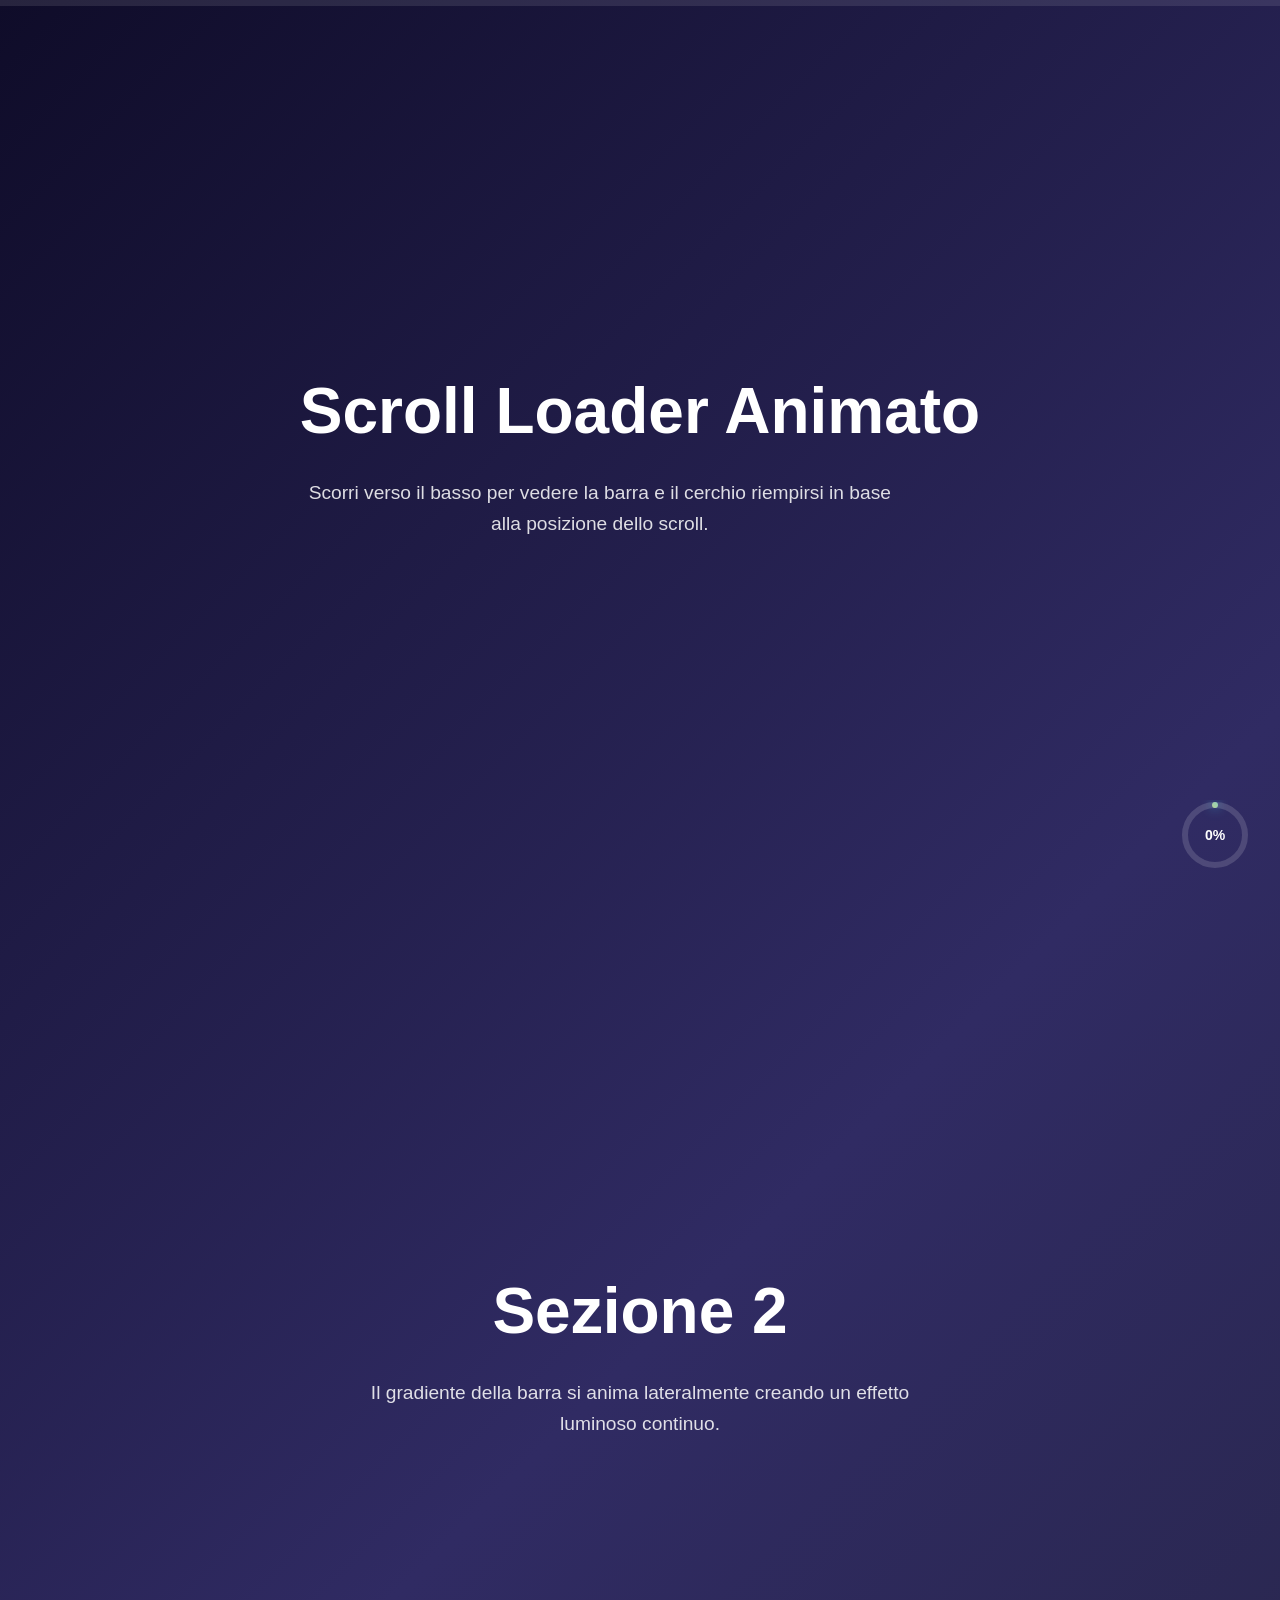
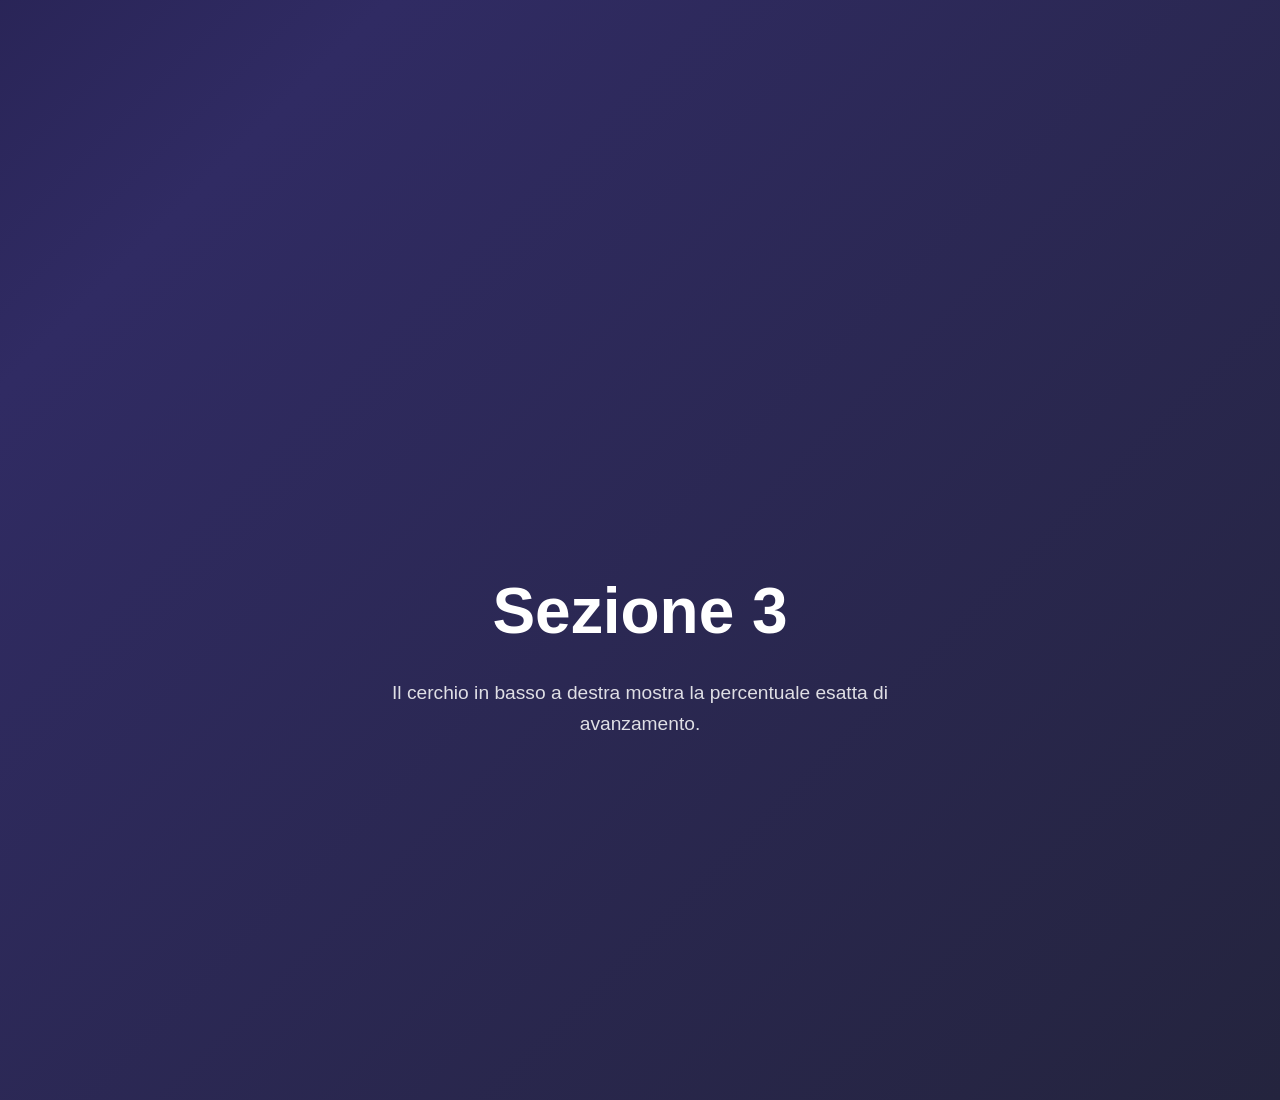
==== index.html @ 4c53d8a1 "Add animated scroll loader with progress bar and circular indicator" ====
<!DOCTYPE html>
<html lang="it">
<head>
  <meta charset="UTF-8" />
  <meta name="viewport" content="width=device-width, initial-scale=1.0" />
  <title>Scroll Loader Animato</title>
  <style>
    * { margin: 0; padding: 0; box-sizing: border-box; }

    body {
      font-family: -apple-system, BlinkMacSystemFont, "Segoe UI", sans-serif;
      background: linear-gradient(135deg, #0f0c29, #302b63, #24243e);
      color: #fff;
      min-height: 300vh;
      line-height: 1.6;
    }

    .scroll-progress {
      position: fixed;
      top: 0;
      left: 0;
      width: 100%;
      height: 6px;
      background: rgba(255, 255, 255, 0.1);
      z-index: 1000;
    }

    .scroll-progress__bar {
      height: 100%;
      width: 0;
      background: linear-gradient(90deg, #ff6b6b, #feca57, #48dbfb, #1dd1a1);
      background-size: 300% 100%;
      box-shadow: 0 0 10px rgba(255, 255, 255, 0.5);
      transition: width 0.1s ease-out;
      animation: shimmer 3s linear infinite;
    }

    @keyframes shimmer {
      0%   { background-position:   0% 50%; }
      100% { background-position: 300% 50%; }
    }

    .scroll-circle {
      position: fixed;
      bottom: 30px;
      right: 30px;
      width: 70px;
      height: 70px;
      z-index: 1000;
    }

    .scroll-circle svg {
      transform: rotate(-90deg);
      width: 100%;
      height: 100%;
    }

    .scroll-circle__track {
      fill: none;
      stroke: rgba(255, 255, 255, 0.15);
      stroke-width: 6;
    }

    .scroll-circle__fill {
      fill: none;
      stroke: url(#grad);
      stroke-width: 6;
      stroke-linecap: round;
      stroke-dasharray: 188.5;
      stroke-dashoffset: 188.5;
      transition: stroke-dashoffset 0.1s ease-out;
      filter: drop-shadow(0 0 6px rgba(72, 219, 251, 0.8));
    }

    .scroll-circle__text {
      position: absolute;
      inset: 0;
      display: flex;
      align-items: center;
      justify-content: center;
      font-size: 14px;
      font-weight: 600;
    }

    section {
      min-height: 100vh;
      display: flex;
      align-items: center;
      justify-content: center;
      padding: 40px;
      text-align: center;
    }

    h1 { font-size: clamp(2rem, 5vw, 4rem); margin-bottom: 1rem; }
    p  { font-size: 1.2rem; max-width: 600px; opacity: 0.85; }
  </style>
</head>
<body>

  <div class="scroll-progress">
    <div class="scroll-progress__bar" id="progressBar"></div>
  </div>

  <div class="scroll-circle">
    <svg viewBox="0 0 70 70">
      <defs>
        <linearGradient id="grad" x1="0%" y1="0%" x2="100%" y2="100%">
          <stop offset="0%"   stop-color="#ff6b6b" />
          <stop offset="50%"  stop-color="#feca57" />
          <stop offset="100%" stop-color="#48dbfb" />
        </linearGradient>
      </defs>
      <circle class="scroll-circle__track" cx="35" cy="35" r="30" />
      <circle class="scroll-circle__fill"  cx="35" cy="35" r="30" id="circleFill" />
    </svg>
    <div class="scroll-circle__text" id="circleText">0%</div>
  </div>

  <section>
    <div>
      <h1>Scroll Loader Animato</h1>
      <p>Scorri verso il basso per vedere la barra e il cerchio riempirsi in base alla posizione dello scroll.</p>
    </div>
  </section>

  <section>
    <div>
      <h1>Sezione 2</h1>
      <p>Il gradiente della barra si anima lateralmente creando un effetto luminoso continuo.</p>
    </div>
  </section>

  <section>
    <div>
      <h1>Sezione 3</h1>
      <p>Il cerchio in basso a destra mostra la percentuale esatta di avanzamento.</p>
    </div>
  </section>

  <script>
    const progressBar = document.getElementById('progressBar');
    const circleFill  = document.getElementById('circleFill');
    const circleText  = document.getElementById('circleText');
    const CIRCUMFERENCE = 2 * Math.PI * 30;

    let ticking = false;

    function updateLoader() {
      const scrollTop = window.scrollY;
      const docHeight = document.documentElement.scrollHeight - window.innerHeight;
      const progress  = docHeight > 0 ? Math.min(scrollTop / docHeight, 1) : 0;
      const percent   = Math.round(progress * 100);

      progressBar.style.width = (progress * 100) + '%';
      circleFill.style.strokeDashoffset = CIRCUMFERENCE * (1 - progress);
      circleText.textContent = percent + '%';

      ticking = false;
    }

    window.addEventListener('scroll', () => {
      if (!ticking) {
        requestAnimationFrame(updateLoader);
        ticking = true;
      }
    }, { passive: true });

    updateLoader();
  </script>
</body>
</html>
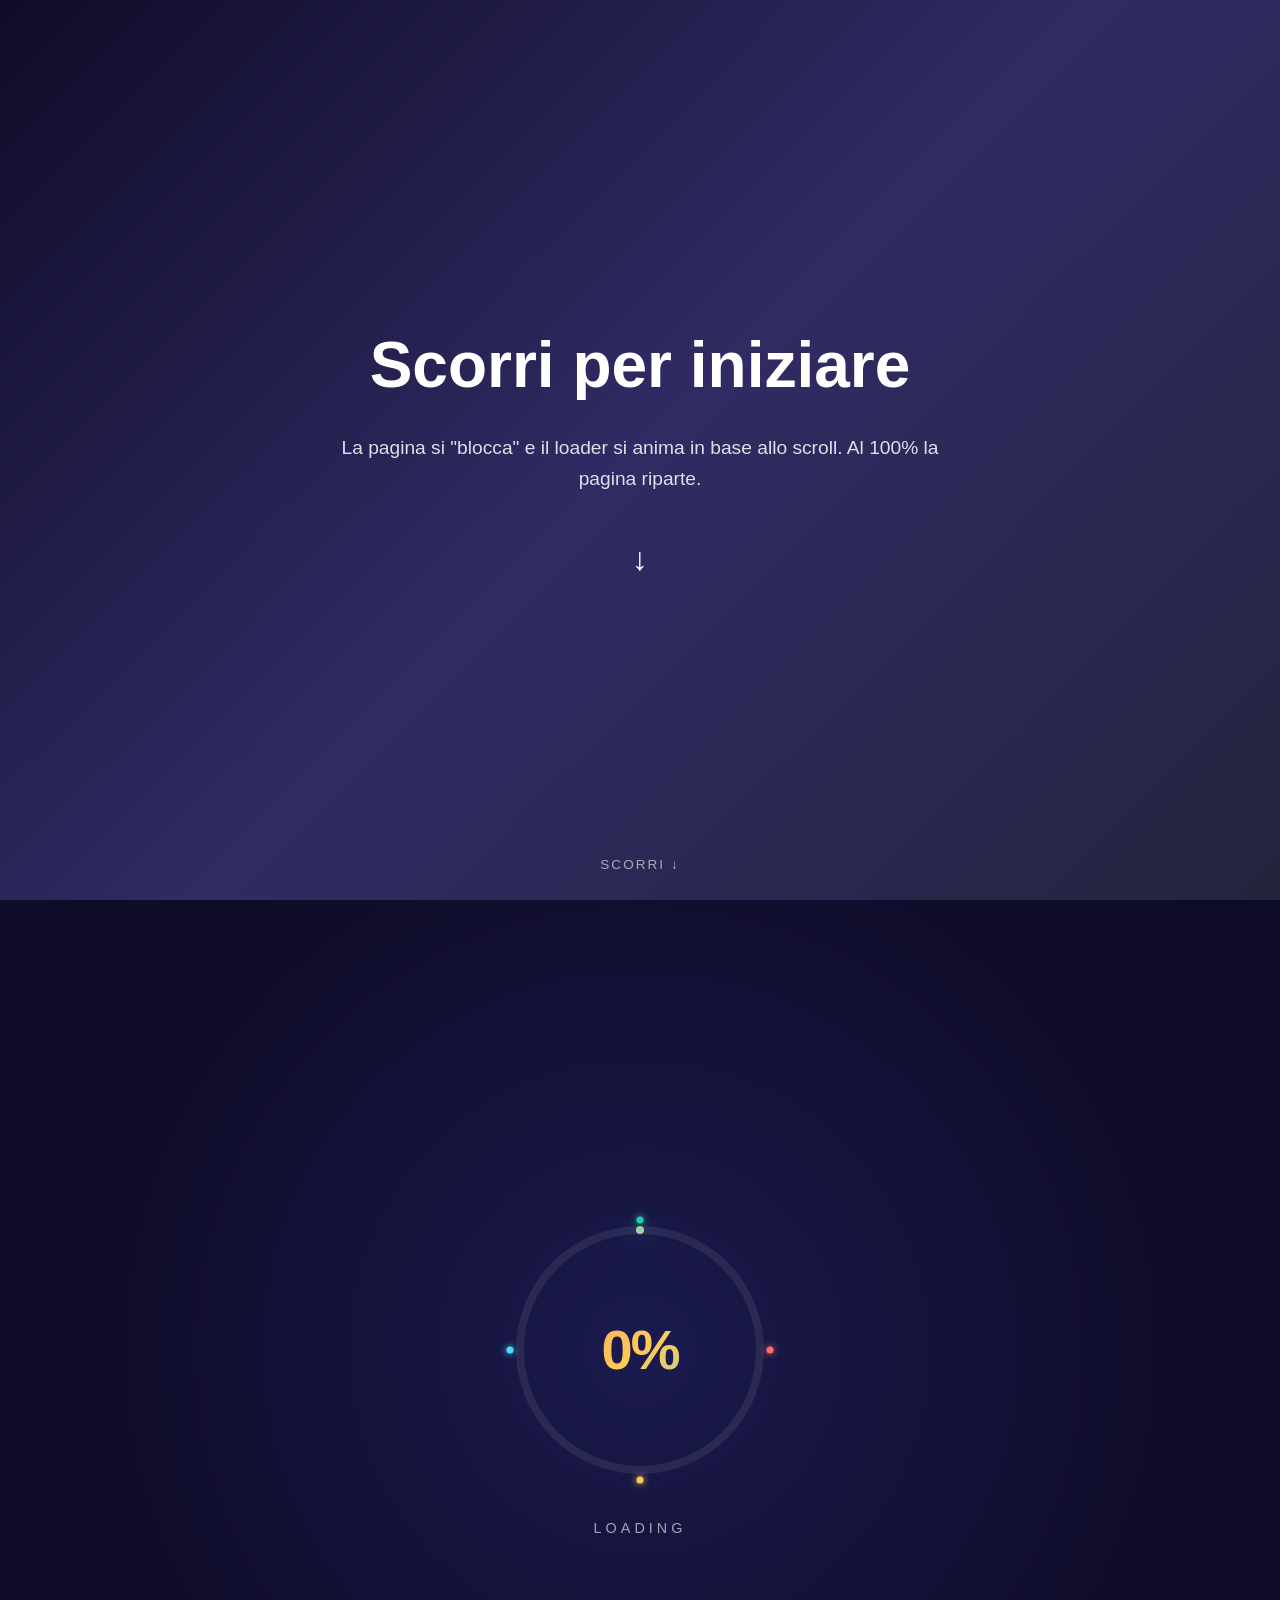
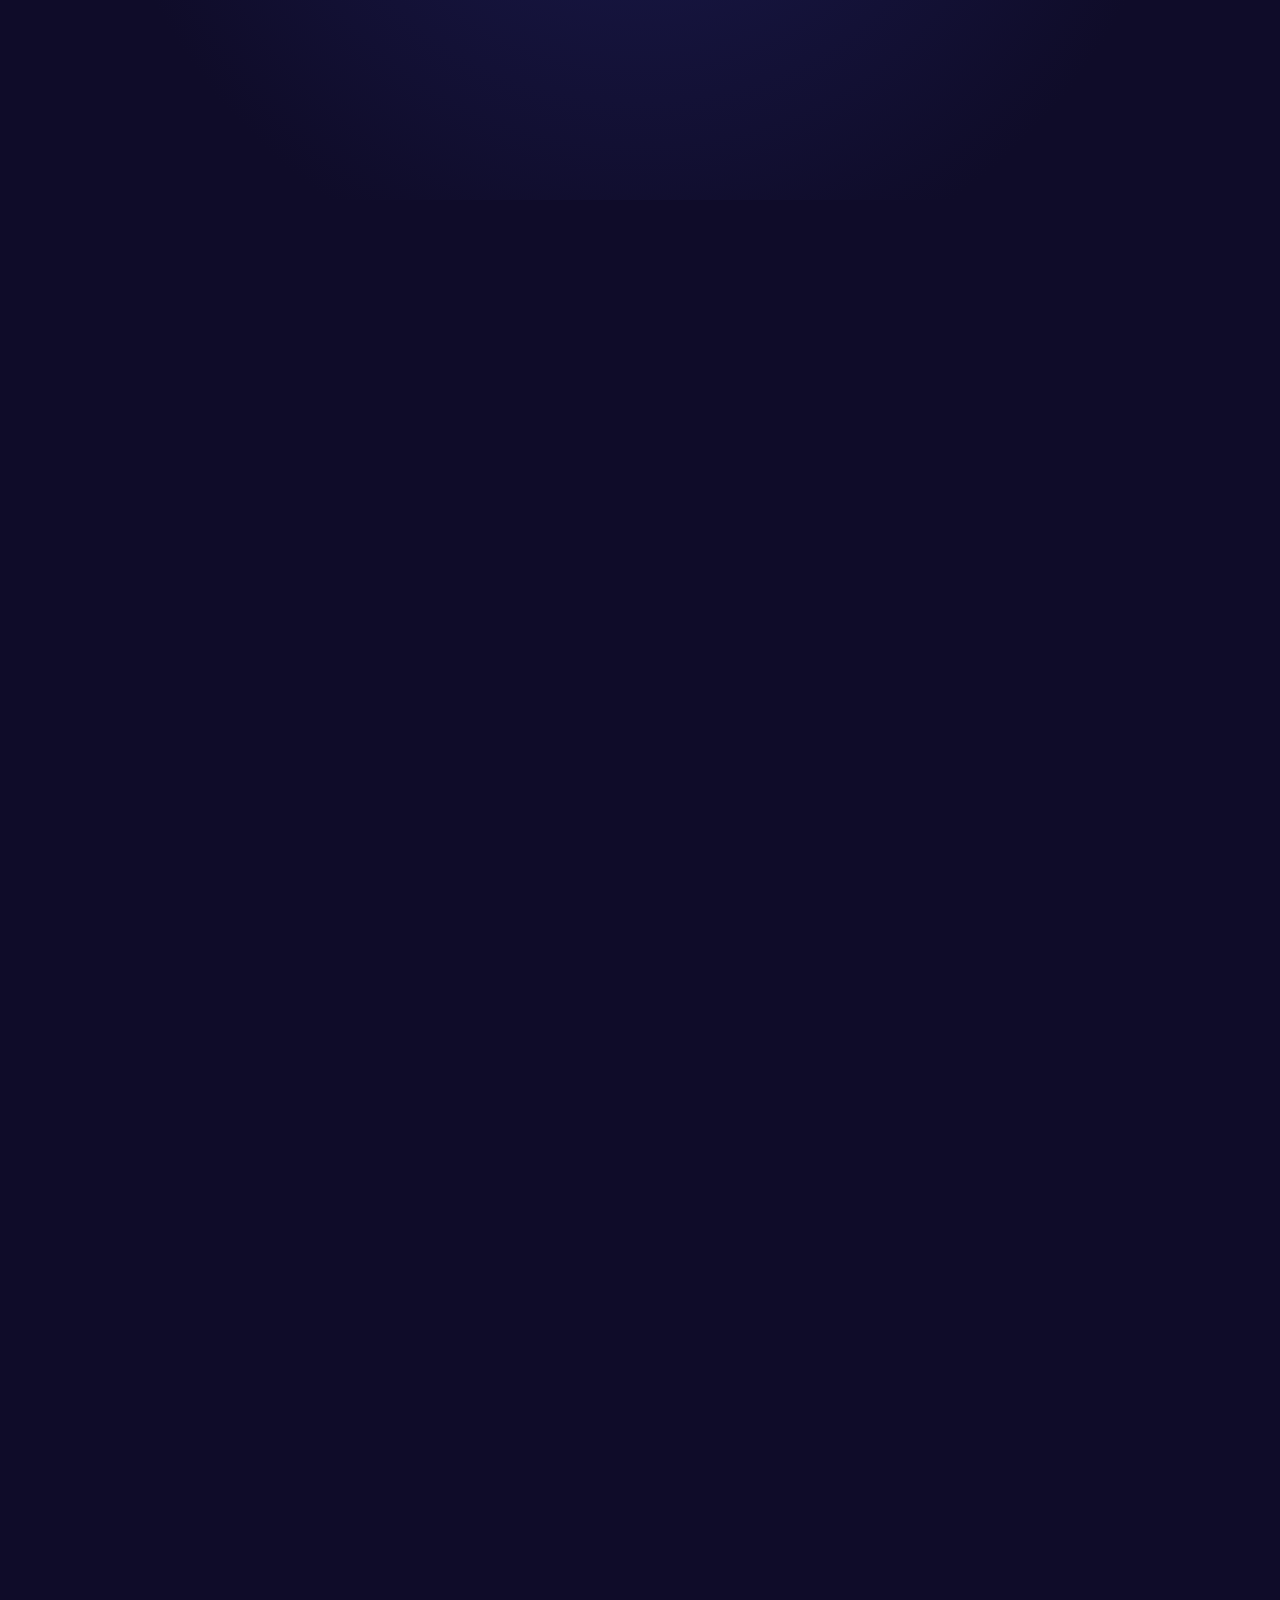
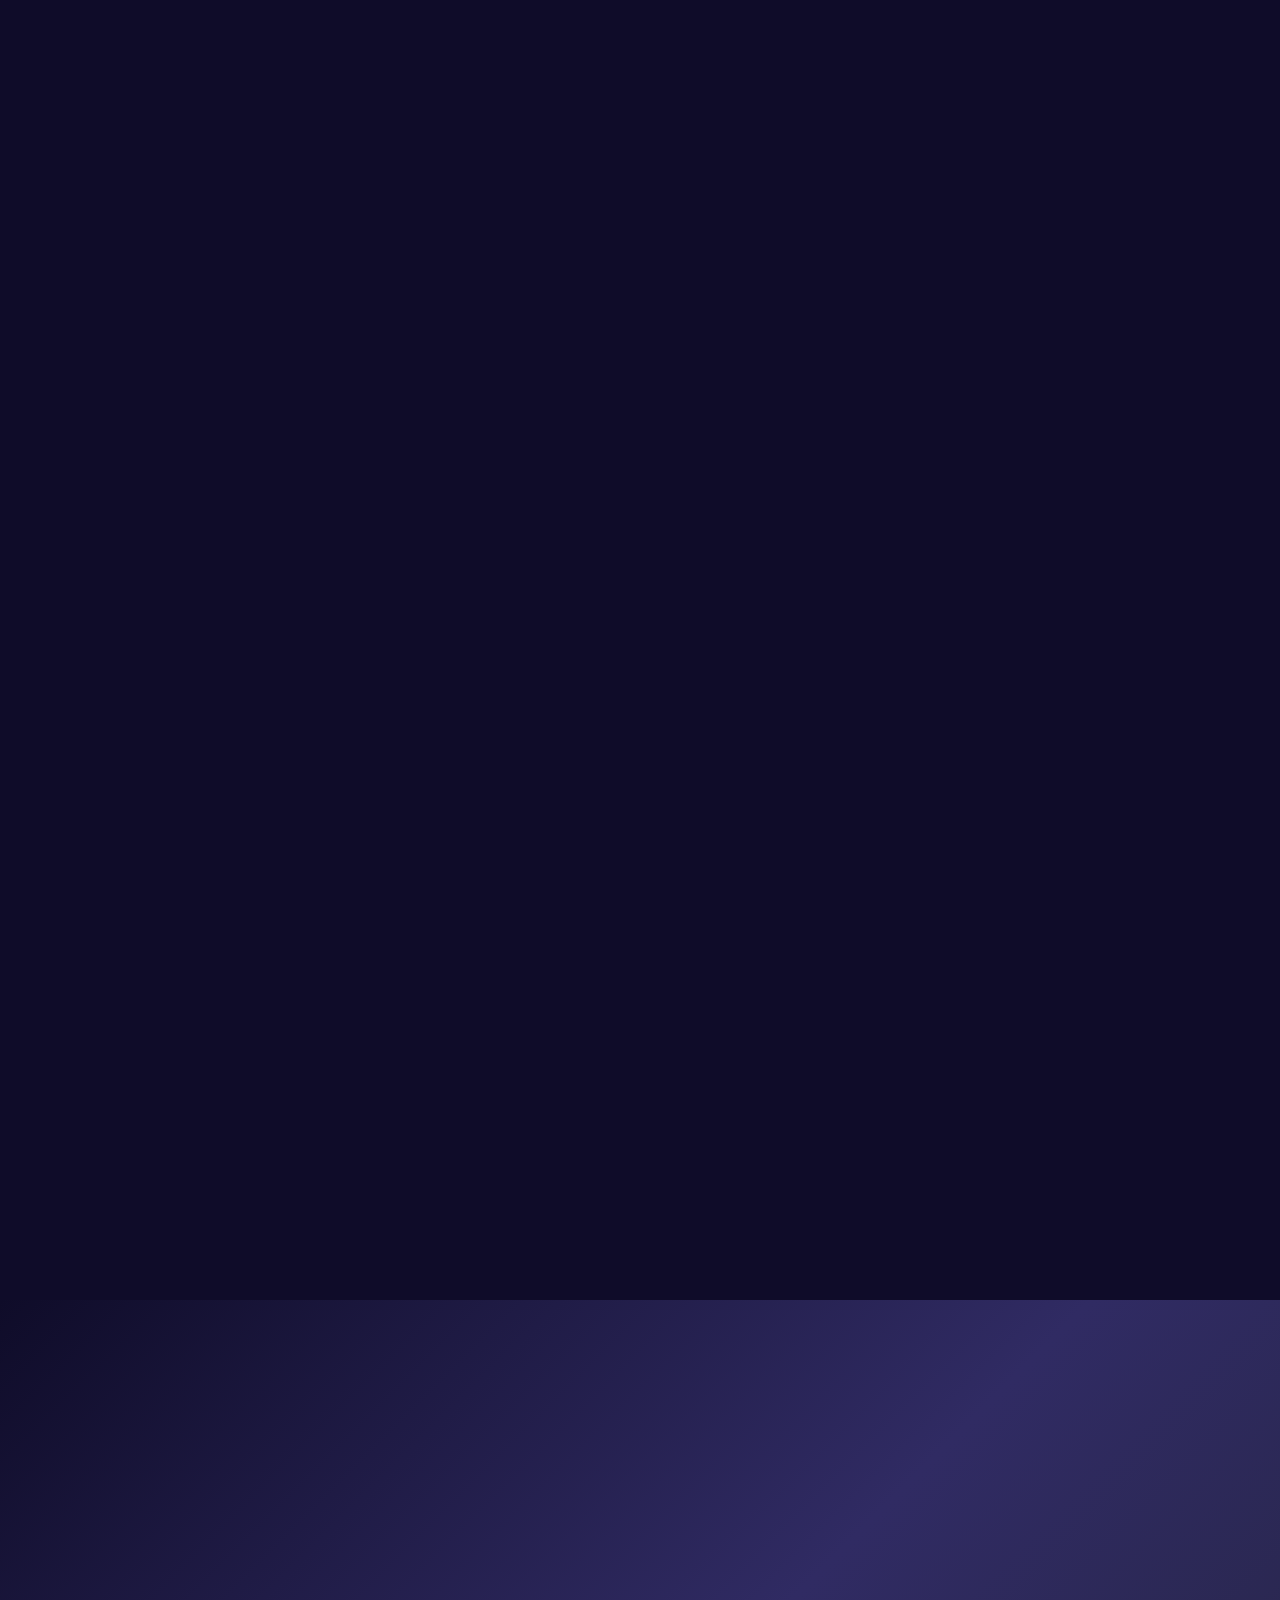
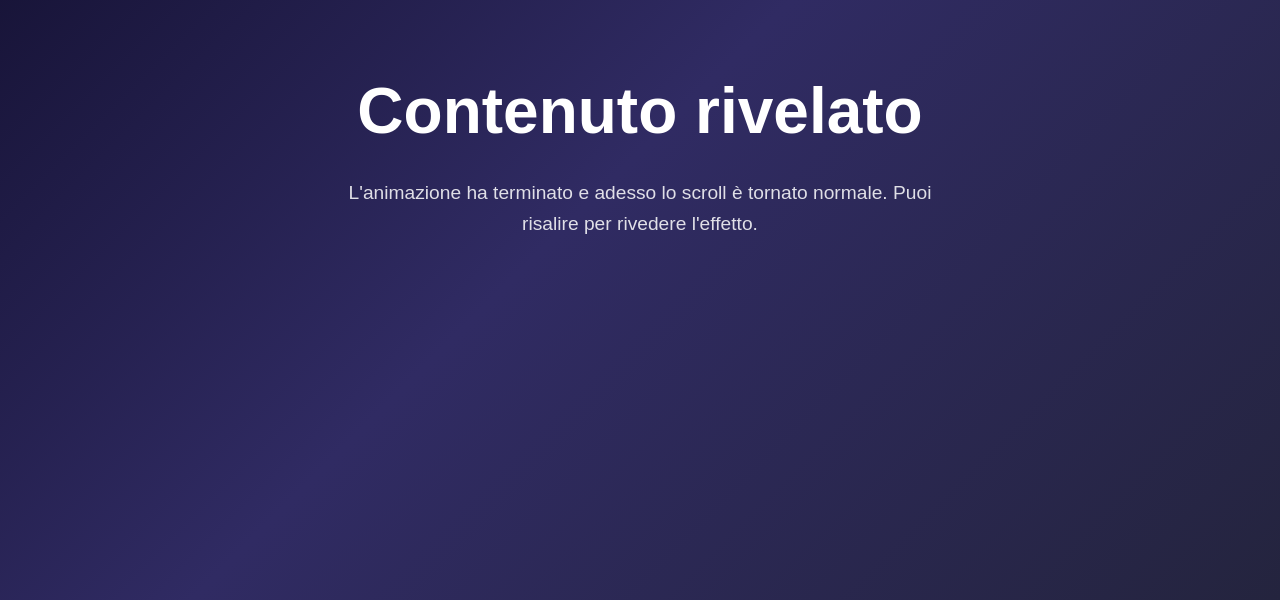
==== commit 21e11a20: "Convert loader to pinned scroll animation with progress-driven effects" ====
--- a/index.html
+++ b/index.html
@@ -3,169 +3,268 @@
 <head>
   <meta charset="UTF-8" />
   <meta name="viewport" content="width=device-width, initial-scale=1.0" />
-  <title>Scroll Loader Animato</title>
+  <title>Scroll Loader Pinned</title>
   <style>
     * { margin: 0; padding: 0; box-sizing: border-box; }
 
+    html { scroll-behavior: smooth; }
+
     body {
       font-family: -apple-system, BlinkMacSystemFont, "Segoe UI", sans-serif;
+      background: #0f0c29;
+      color: #fff;
+      line-height: 1.6;
+      overflow-x: hidden;
+    }
+
+    .hero, .outro {
+      min-height: 100vh;
+      display: flex;
+      flex-direction: column;
+      align-items: center;
+      justify-content: center;
+      padding: 40px;
+      text-align: center;
       background: linear-gradient(135deg, #0f0c29, #302b63, #24243e);
-      color: #fff;
-      min-height: 300vh;
-      line-height: 1.6;
-    }
-
-    .scroll-progress {
-      position: fixed;
+    }
+
+    .hero h1, .outro h1 {
+      font-size: clamp(2rem, 5vw, 4rem);
+      margin-bottom: 1rem;
+    }
+
+    .hero p, .outro p {
+      font-size: 1.2rem;
+      max-width: 600px;
+      opacity: 0.85;
+    }
+
+    .scroll-arrow {
+      margin-top: 40px;
+      font-size: 2rem;
+      animation: bounce 1.8s infinite;
+    }
+
+    @keyframes bounce {
+      0%, 100% { transform: translateY(0); opacity: 0.6; }
+      50%      { transform: translateY(10px); opacity: 1; }
+    }
+
+    /* Pinned section: total height controls scroll duration */
+    .pin-section {
+      position: relative;
+      height: 400vh;
+      background: #0f0c29;
+    }
+
+    .pin-wrapper {
+      position: sticky;
       top: 0;
-      left: 0;
-      width: 100%;
-      height: 6px;
-      background: rgba(255, 255, 255, 0.1);
-      z-index: 1000;
-    }
-
-    .scroll-progress__bar {
-      height: 100%;
-      width: 0;
-      background: linear-gradient(90deg, #ff6b6b, #feca57, #48dbfb, #1dd1a1);
-      background-size: 300% 100%;
-      box-shadow: 0 0 10px rgba(255, 255, 255, 0.5);
-      transition: width 0.1s ease-out;
-      animation: shimmer 3s linear infinite;
-    }
-
-    @keyframes shimmer {
-      0%   { background-position:   0% 50%; }
-      100% { background-position: 300% 50%; }
-    }
-
-    .scroll-circle {
-      position: fixed;
-      bottom: 30px;
-      right: 30px;
-      width: 70px;
-      height: 70px;
-      z-index: 1000;
-    }
-
-    .scroll-circle svg {
-      transform: rotate(-90deg);
+      height: 100vh;
+      overflow: hidden;
+      display: flex;
+      align-items: center;
+      justify-content: center;
+      background: radial-gradient(circle at center, #1a1a4d 0%, #0f0c29 70%);
+    }
+
+    .loader-stage {
+      position: relative;
+      width: 260px;
+      height: 260px;
+    }
+
+    .loader-stage svg {
       width: 100%;
       height: 100%;
-    }
-
-    .scroll-circle__track {
+      transform: rotate(-90deg);
+    }
+
+    .ring-track {
       fill: none;
-      stroke: rgba(255, 255, 255, 0.15);
-      stroke-width: 6;
-    }
-
-    .scroll-circle__fill {
+      stroke: rgba(255, 255, 255, 0.08);
+      stroke-width: 8;
+    }
+
+    .ring-fill {
       fill: none;
-      stroke: url(#grad);
-      stroke-width: 6;
+      stroke: url(#ringGrad);
+      stroke-width: 8;
       stroke-linecap: round;
-      stroke-dasharray: 188.5;
-      stroke-dashoffset: 188.5;
-      transition: stroke-dashoffset 0.1s ease-out;
-      filter: drop-shadow(0 0 6px rgba(72, 219, 251, 0.8));
-    }
-
-    .scroll-circle__text {
+      stroke-dasharray: 754;
+      stroke-dashoffset: 754;
+      filter: drop-shadow(0 0 12px rgba(72, 219, 251, 0.7));
+    }
+
+    .percent {
       position: absolute;
       inset: 0;
       display: flex;
       align-items: center;
       justify-content: center;
-      font-size: 14px;
-      font-weight: 600;
-    }
-
-    section {
-      min-height: 100vh;
-      display: flex;
-      align-items: center;
-      justify-content: center;
-      padding: 40px;
-      text-align: center;
-    }
-
-    h1 { font-size: clamp(2rem, 5vw, 4rem); margin-bottom: 1rem; }
-    p  { font-size: 1.2rem; max-width: 600px; opacity: 0.85; }
+      font-size: 3.5rem;
+      font-weight: 700;
+      letter-spacing: -2px;
+      background: linear-gradient(135deg, #ff6b6b, #feca57, #48dbfb);
+      -webkit-background-clip: text;
+      background-clip: text;
+      -webkit-text-fill-color: transparent;
+    }
+
+    .label {
+      position: absolute;
+      left: 50%;
+      bottom: -60px;
+      transform: translateX(-50%);
+      font-size: 0.9rem;
+      letter-spacing: 4px;
+      text-transform: uppercase;
+      opacity: 0.6;
+      white-space: nowrap;
+    }
+
+    /* Orbiting dots */
+    .orbit {
+      position: absolute;
+      inset: 0;
+      pointer-events: none;
+    }
+
+    .dot {
+      position: absolute;
+      top: 50%;
+      left: 50%;
+      width: 14px;
+      height: 14px;
+      margin: -7px 0 0 -7px;
+      border-radius: 50%;
+      background: #48dbfb;
+      box-shadow: 0 0 15px #48dbfb;
+    }
+
+    .dot:nth-child(1) { background: #ff6b6b; box-shadow: 0 0 15px #ff6b6b; }
+    .dot:nth-child(2) { background: #feca57; box-shadow: 0 0 15px #feca57; }
+    .dot:nth-child(3) { background: #48dbfb; box-shadow: 0 0 15px #48dbfb; }
+    .dot:nth-child(4) { background: #1dd1a1; box-shadow: 0 0 15px #1dd1a1; }
+
+    .hint {
+      position: fixed;
+      bottom: 24px;
+      left: 50%;
+      transform: translateX(-50%);
+      font-size: 0.85rem;
+      opacity: 0.6;
+      letter-spacing: 2px;
+      text-transform: uppercase;
+      pointer-events: none;
+      transition: opacity 0.3s;
+      z-index: 10;
+    }
+
+    .hint.hidden { opacity: 0; }
   </style>
 </head>
 <body>
 
-  <div class="scroll-progress">
-    <div class="scroll-progress__bar" id="progressBar"></div>
-  </div>
-
-  <div class="scroll-circle">
-    <svg viewBox="0 0 70 70">
-      <defs>
-        <linearGradient id="grad" x1="0%" y1="0%" x2="100%" y2="100%">
-          <stop offset="0%"   stop-color="#ff6b6b" />
-          <stop offset="50%"  stop-color="#feca57" />
-          <stop offset="100%" stop-color="#48dbfb" />
-        </linearGradient>
-      </defs>
-      <circle class="scroll-circle__track" cx="35" cy="35" r="30" />
-      <circle class="scroll-circle__fill"  cx="35" cy="35" r="30" id="circleFill" />
-    </svg>
-    <div class="scroll-circle__text" id="circleText">0%</div>
-  </div>
-
-  <section>
-    <div>
-      <h1>Scroll Loader Animato</h1>
-      <p>Scorri verso il basso per vedere la barra e il cerchio riempirsi in base alla posizione dello scroll.</p>
+  <section class="hero">
+    <h1>Scorri per iniziare</h1>
+    <p>La pagina si "blocca" e il loader si anima in base allo scroll. Al 100% la pagina riparte.</p>
+    <div class="scroll-arrow">&#8595;</div>
+  </section>
+
+  <section class="pin-section" id="pinSection">
+    <div class="pin-wrapper">
+      <div class="loader-stage">
+        <svg viewBox="0 0 260 260">
+          <defs>
+            <linearGradient id="ringGrad" x1="0%" y1="0%" x2="100%" y2="100%">
+              <stop offset="0%"   stop-color="#ff6b6b" />
+              <stop offset="50%"  stop-color="#feca57" />
+              <stop offset="100%" stop-color="#48dbfb" />
+            </linearGradient>
+          </defs>
+          <circle class="ring-track" cx="130" cy="130" r="120" />
+          <circle class="ring-fill"  cx="130" cy="130" r="120" id="ringFill" />
+        </svg>
+
+        <div class="orbit" id="orbit">
+          <div class="dot"></div>
+          <div class="dot"></div>
+          <div class="dot"></div>
+          <div class="dot"></div>
+        </div>
+
+        <div class="percent" id="percent">0%</div>
+        <div class="label" id="label">Loading</div>
+      </div>
     </div>
   </section>
 
-  <section>
-    <div>
-      <h1>Sezione 2</h1>
-      <p>Il gradiente della barra si anima lateralmente creando un effetto luminoso continuo.</p>
-    </div>
+  <section class="outro">
+    <h1>Contenuto rivelato</h1>
+    <p>L'animazione ha terminato e adesso lo scroll è tornato normale. Puoi risalire per rivedere l'effetto.</p>
   </section>
 
-  <section>
-    <div>
-      <h1>Sezione 3</h1>
-      <p>Il cerchio in basso a destra mostra la percentuale esatta di avanzamento.</p>
-    </div>
-  </section>
+  <div class="hint" id="hint">Scorri &#8595;</div>
 
   <script>
-    const progressBar = document.getElementById('progressBar');
-    const circleFill  = document.getElementById('circleFill');
-    const circleText  = document.getElementById('circleText');
-    const CIRCUMFERENCE = 2 * Math.PI * 30;
+    const pinSection = document.getElementById('pinSection');
+    const ringFill   = document.getElementById('ringFill');
+    const percentEl  = document.getElementById('percent');
+    const labelEl    = document.getElementById('label');
+    const orbit      = document.getElementById('orbit');
+    const dots       = orbit.querySelectorAll('.dot');
+    const hint       = document.getElementById('hint');
+
+    const CIRCUMFERENCE = 2 * Math.PI * 120;
+
+    const labels = [
+      { from: 0.00, text: 'Loading' },
+      { from: 0.25, text: 'Caricamento risorse' },
+      { from: 0.50, text: 'Preparazione' },
+      { from: 0.75, text: 'Quasi pronto' },
+      { from: 0.99, text: 'Completato' }
+    ];
 
     let ticking = false;
 
-    function updateLoader() {
-      const scrollTop = window.scrollY;
-      const docHeight = document.documentElement.scrollHeight - window.innerHeight;
-      const progress  = docHeight > 0 ? Math.min(scrollTop / docHeight, 1) : 0;
+    function update() {
+      const rect      = pinSection.getBoundingClientRect();
+      const total     = pinSection.offsetHeight - window.innerHeight;
+      const scrolled  = Math.min(Math.max(-rect.top, 0), total);
+      const progress  = total > 0 ? scrolled / total : 0;
       const percent   = Math.round(progress * 100);
 
-      progressBar.style.width = (progress * 100) + '%';
-      circleFill.style.strokeDashoffset = CIRCUMFERENCE * (1 - progress);
-      circleText.textContent = percent + '%';
+      ringFill.style.strokeDashoffset = CIRCUMFERENCE * (1 - progress);
+      percentEl.textContent = percent + '%';
+
+      const current = labels.filter(l => progress >= l.from).pop();
+      if (current) labelEl.textContent = current.text;
+
+      const angle  = progress * 720;
+      const radius = 130 + Math.sin(progress * Math.PI * 2) * 10;
+      dots.forEach((dot, i) => {
+        const a = (angle + i * 90) * Math.PI / 180;
+        const x = Math.cos(a) * radius;
+        const y = Math.sin(a) * radius;
+        const scale = 0.5 + progress * 0.8;
+        dot.style.transform = `translate(${x}px, ${y}px) scale(${scale})`;
+      });
+
+      hint.classList.toggle('hidden', progress > 0.05);
 
       ticking = false;
     }
 
     window.addEventListener('scroll', () => {
       if (!ticking) {
-        requestAnimationFrame(updateLoader);
+        requestAnimationFrame(update);
         ticking = true;
       }
     }, { passive: true });
 
-    updateLoader();
+    window.addEventListener('resize', update);
+    update();
   </script>
 </body>
 </html>
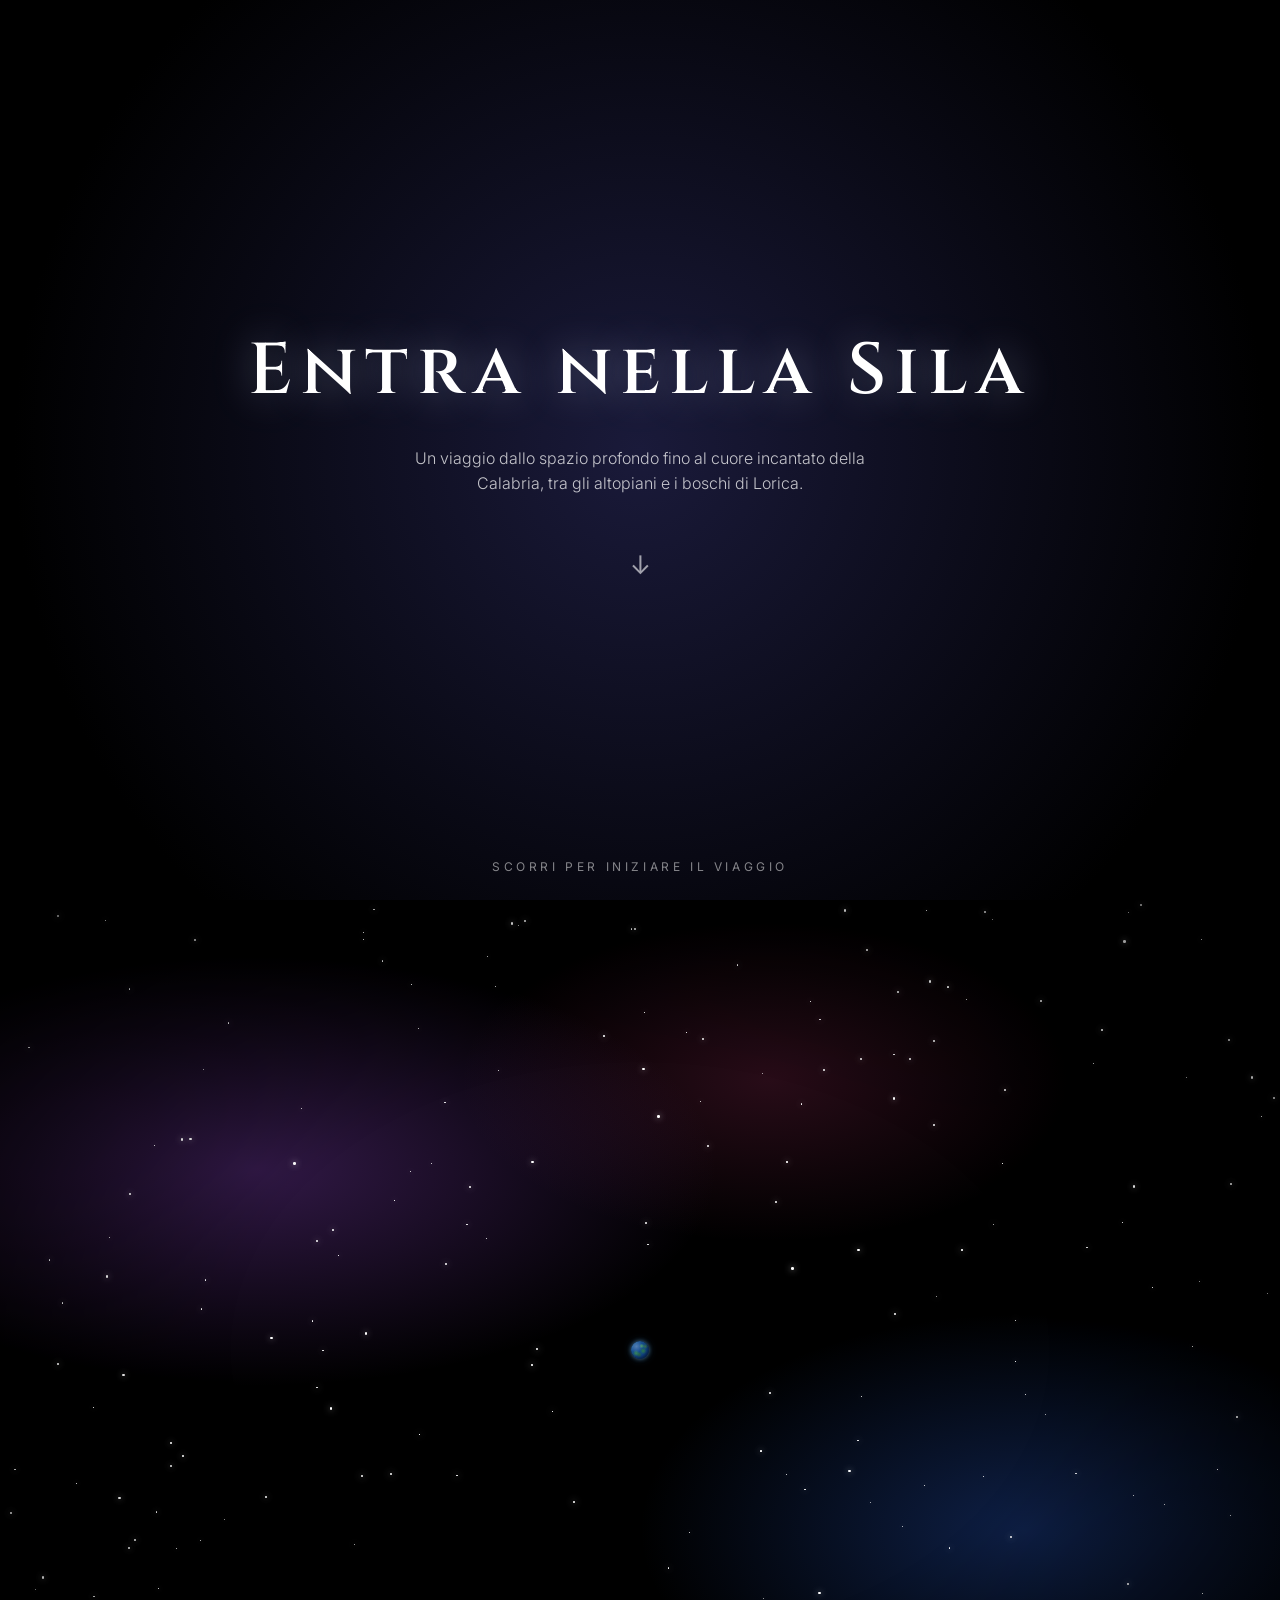
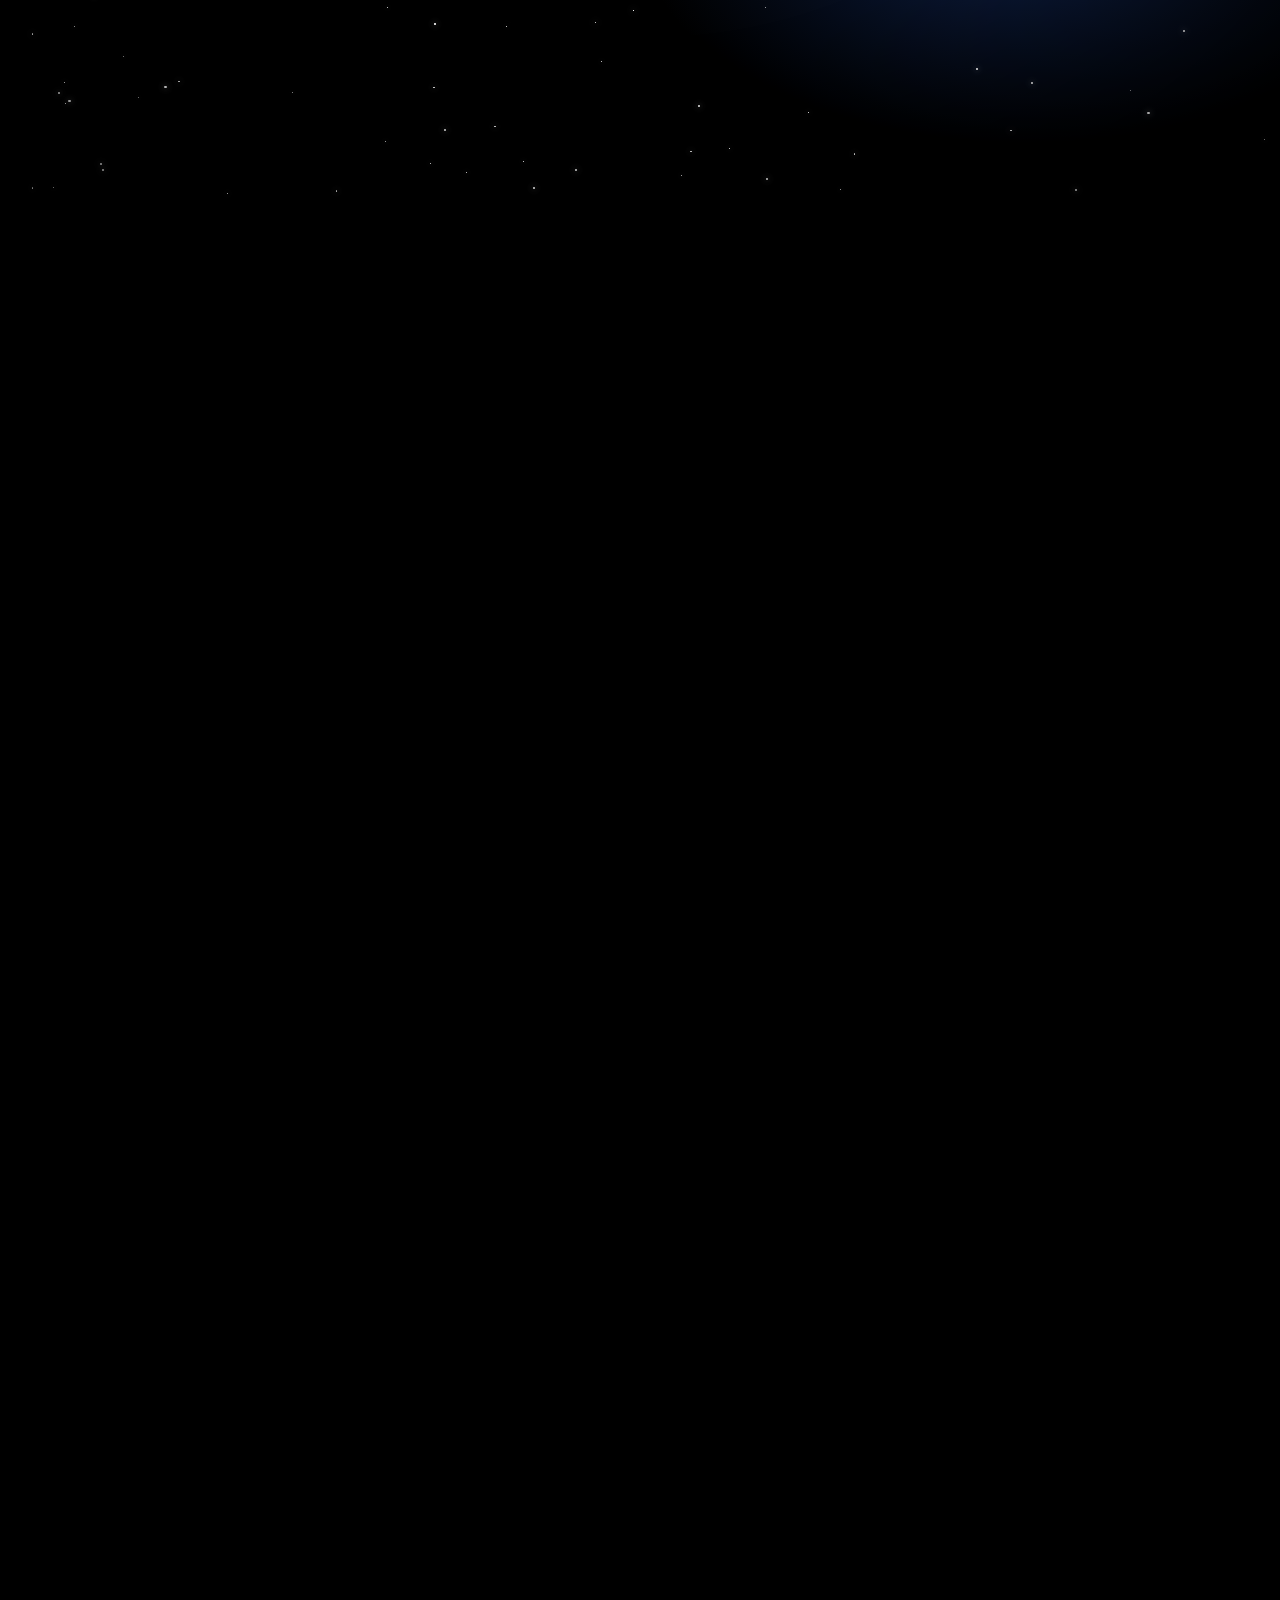
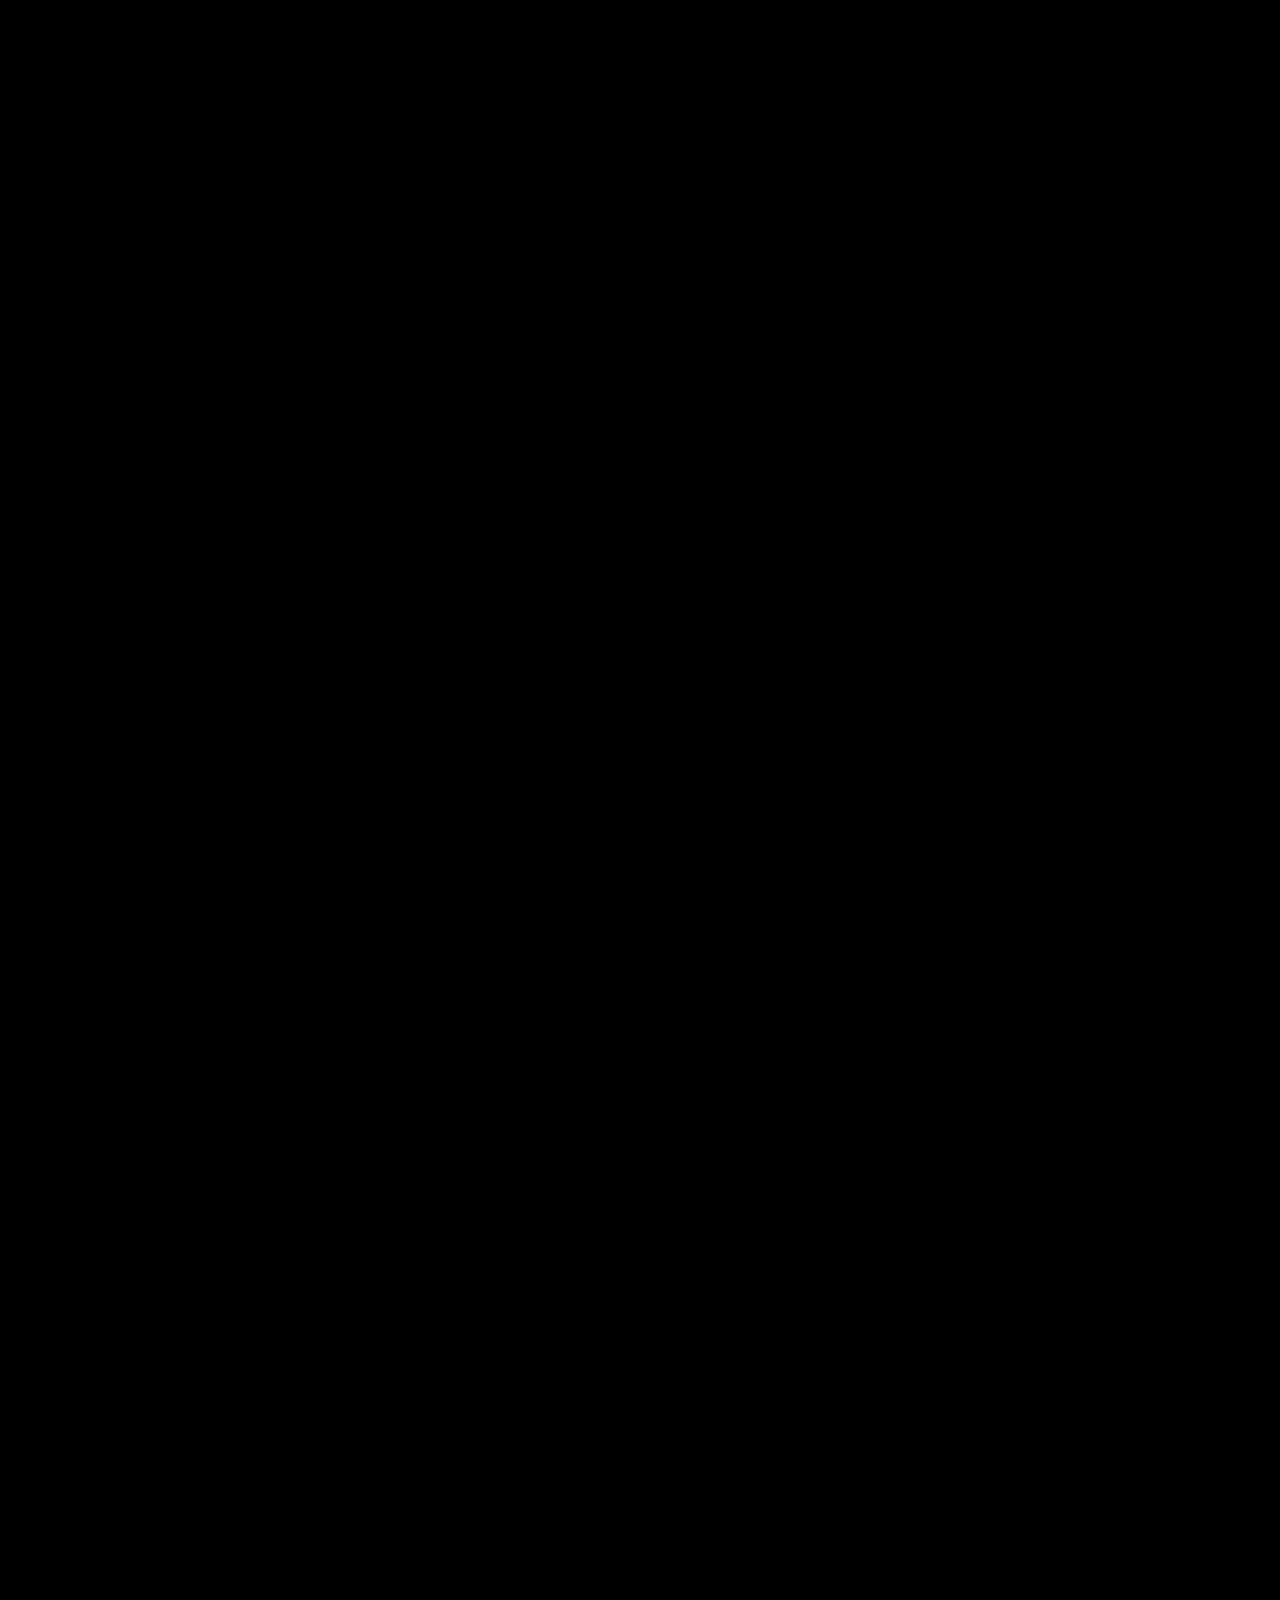
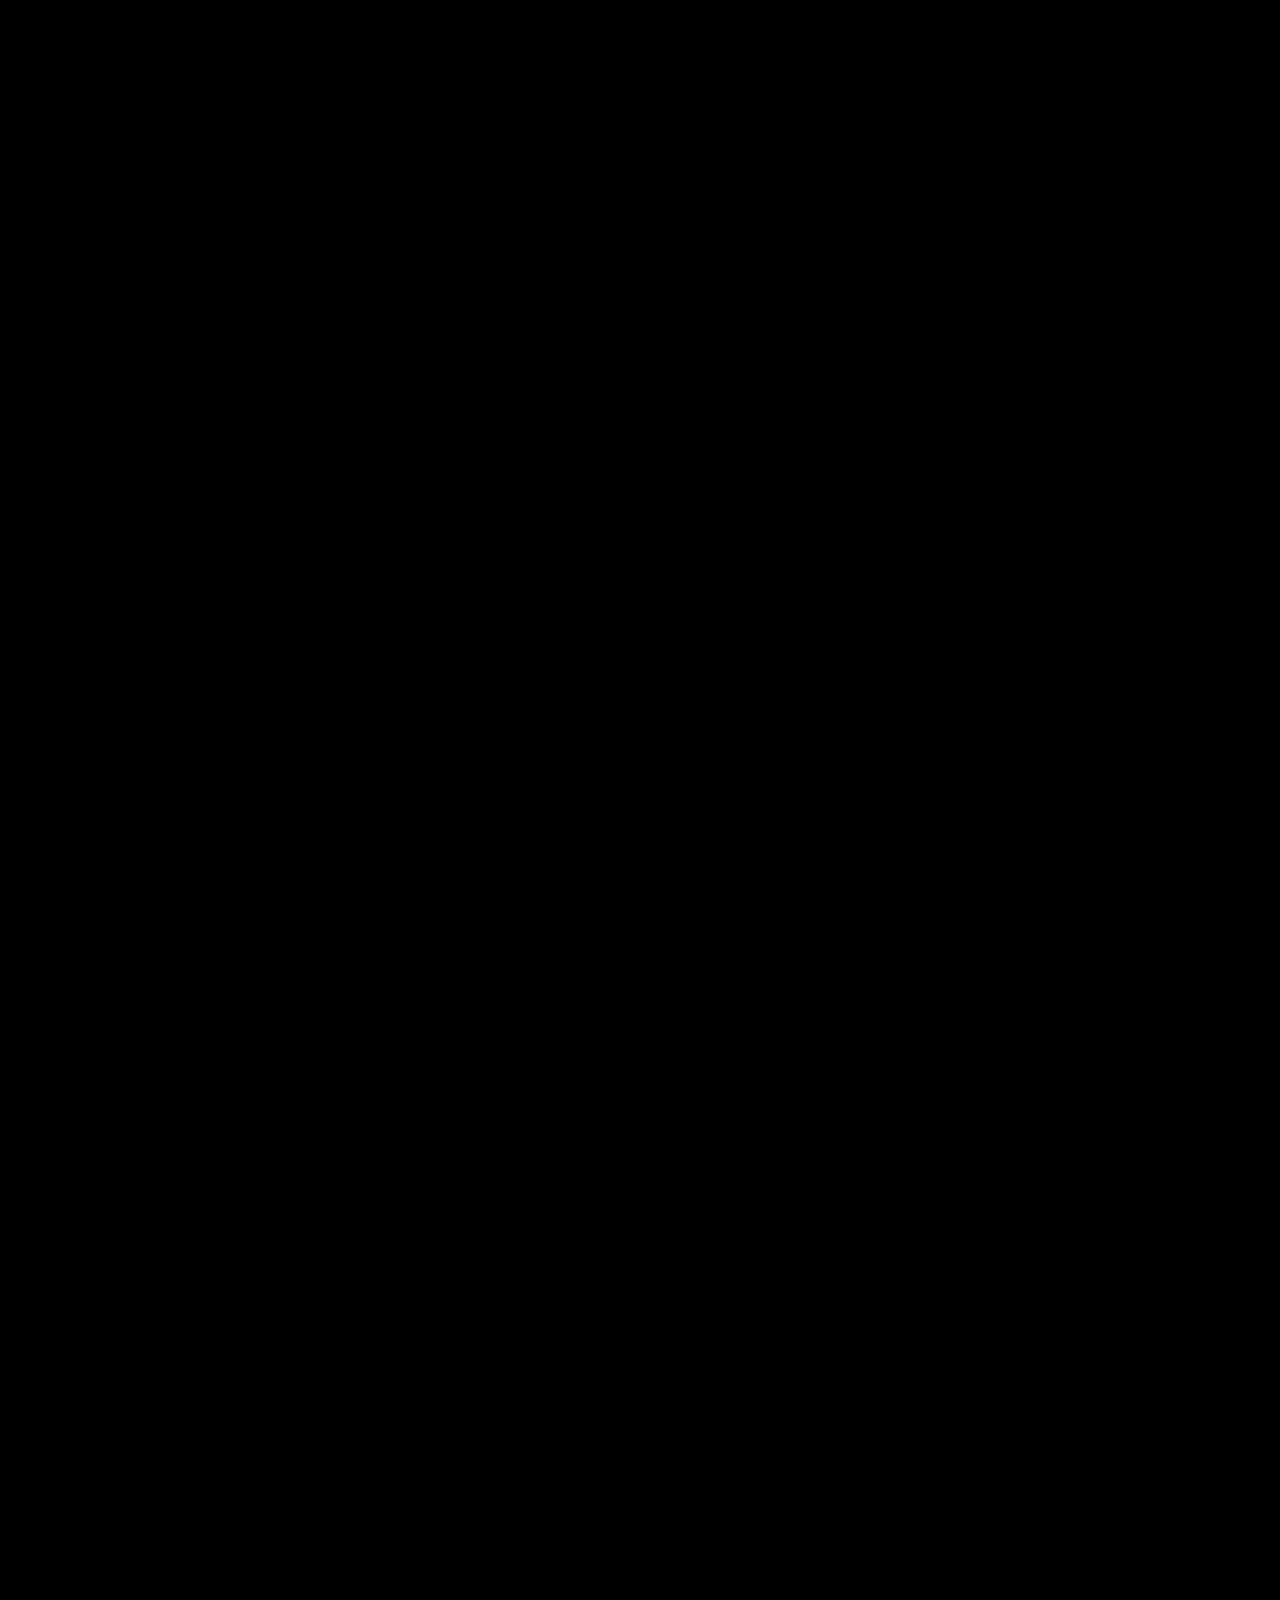
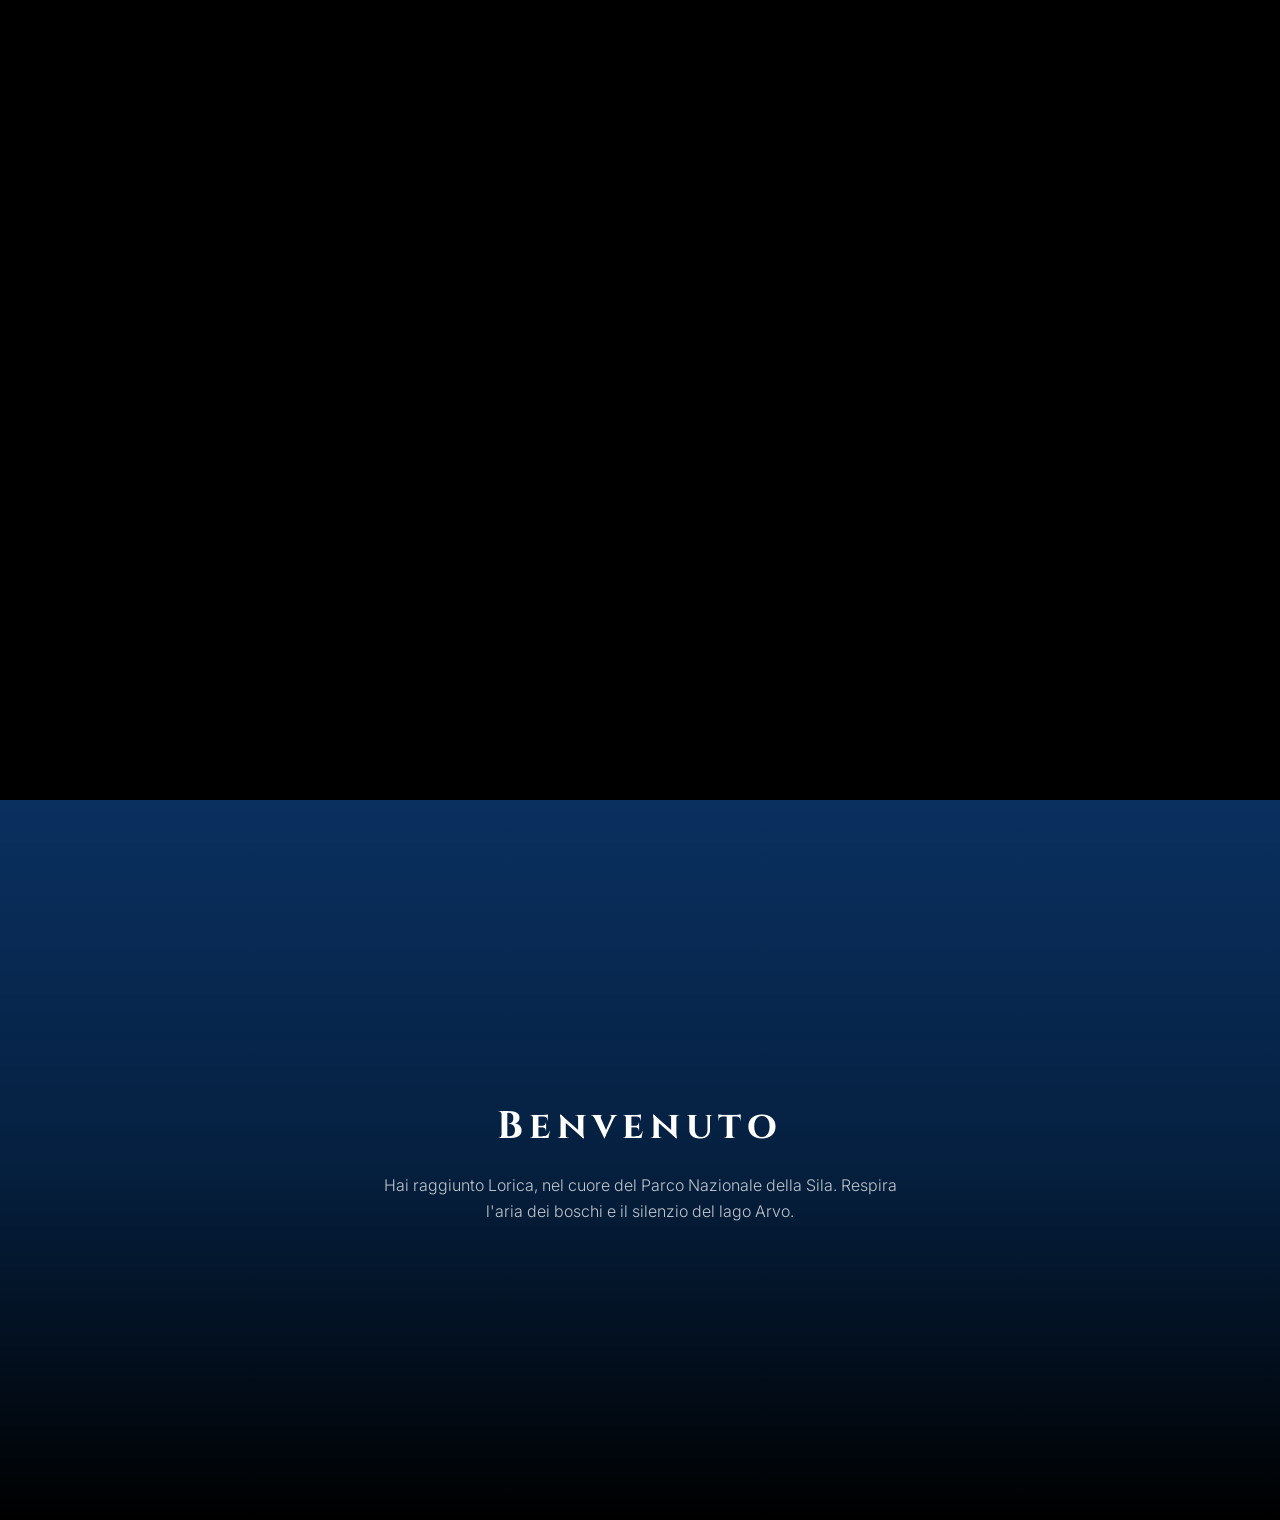
==== commit 524740a1: "Create cinematic scroll journey: from space to the heart of Sila/Lorica" ====
--- a/index.html
+++ b/index.html
@@ -3,255 +3,548 @@
 <head>
   <meta charset="UTF-8" />
   <meta name="viewport" content="width=device-width, initial-scale=1.0" />
-  <title>Scroll Loader Pinned</title>
+  <title>Viaggio nella Sila · Lorica</title>
+  <link rel="preconnect" href="https://fonts.googleapis.com">
+  <link rel="preconnect" href="https://fonts.gstatic.com" crossorigin>
+  <link href="https://fonts.googleapis.com/css2?family=Cinzel:wght@400;600;700&family=Inter:wght@300;400&display=swap" rel="stylesheet">
   <style>
     * { margin: 0; padding: 0; box-sizing: border-box; }
 
-    html { scroll-behavior: smooth; }
+    html, body { overflow-x: hidden; }
 
     body {
-      font-family: -apple-system, BlinkMacSystemFont, "Segoe UI", sans-serif;
-      background: #0f0c29;
+      font-family: 'Inter', sans-serif;
+      background: #000;
       color: #fff;
       line-height: 1.6;
-      overflow-x: hidden;
-    }
-
-    .hero, .outro {
+    }
+
+    /* ---------- Intro ---------- */
+    .hero {
       min-height: 100vh;
       display: flex;
       flex-direction: column;
       align-items: center;
       justify-content: center;
-      padding: 40px;
       text-align: center;
-      background: linear-gradient(135deg, #0f0c29, #302b63, #24243e);
-    }
-
-    .hero h1, .outro h1 {
-      font-size: clamp(2rem, 5vw, 4rem);
+      padding: 2rem;
+      background: radial-gradient(circle at center, #1a1a3a 0%, #000 80%);
+      position: relative;
+      overflow: hidden;
+    }
+
+    .hero h1 {
+      font-family: 'Cinzel', serif;
+      font-size: clamp(2.2rem, 6vw, 4.5rem);
+      font-weight: 600;
+      letter-spacing: 0.12em;
       margin-bottom: 1rem;
-    }
-
-    .hero p, .outro p {
-      font-size: 1.2rem;
-      max-width: 600px;
-      opacity: 0.85;
-    }
+      text-shadow: 0 0 40px rgba(200, 220, 255, 0.4);
+    }
+
+    .hero p { opacity: 0.75; max-width: 520px; font-weight: 300; }
 
     .scroll-arrow {
-      margin-top: 40px;
-      font-size: 2rem;
-      animation: bounce 1.8s infinite;
-    }
-
+      margin-top: 3rem;
+      font-size: 1.6rem;
+      animation: bounce 2s infinite;
+      opacity: 0.6;
+    }
     @keyframes bounce {
-      0%, 100% { transform: translateY(0); opacity: 0.6; }
-      50%      { transform: translateY(10px); opacity: 1; }
-    }
-
-    /* Pinned section: total height controls scroll duration */
+      0%, 100% { transform: translateY(0); }
+      50%      { transform: translateY(12px); }
+    }
+
+    /* ---------- Pinned cinematic scene ---------- */
     .pin-section {
       position: relative;
-      height: 400vh;
-      background: #0f0c29;
+      height: 700vh;
+      background: #000;
     }
 
     .pin-wrapper {
       position: sticky;
       top: 0;
       height: 100vh;
+      width: 100%;
       overflow: hidden;
+      background: #000;
+    }
+
+    .scene { position: absolute; inset: 0; }
+
+    .layer {
+      position: absolute;
+      inset: 0;
+      will-change: transform, opacity;
+    }
+
+    /* Stars */
+    .star {
+      position: absolute;
+      background: #fff;
+      border-radius: 50%;
+      box-shadow: 0 0 6px rgba(255, 255, 255, 0.8);
+      animation: twinkle var(--dur, 3s) ease-in-out infinite;
+    }
+    @keyframes twinkle {
+      0%, 100% { opacity: var(--op, 0.8); }
+      50%      { opacity: calc(var(--op, 0.8) * 0.3); }
+    }
+
+    /* Nebula */
+    .nebula {
+      background:
+        radial-gradient(ellipse 60% 40% at 20% 30%, rgba(140, 70, 200, 0.35), transparent 60%),
+        radial-gradient(ellipse 50% 40% at 80% 70%, rgba(40, 90, 200, 0.35), transparent 60%),
+        radial-gradient(ellipse 40% 30% at 60% 20%, rgba(200, 60, 120, 0.2), transparent 60%);
+    }
+
+    /* Earth */
+    .earth {
       display: flex;
       align-items: center;
       justify-content: center;
-      background: radial-gradient(circle at center, #1a1a4d 0%, #0f0c29 70%);
-    }
-
-    .loader-stage {
-      position: relative;
-      width: 260px;
-      height: 260px;
-    }
-
-    .loader-stage svg {
+    }
+
+    .earth-ball {
+      width: 40vmin;
+      height: 40vmin;
+      border-radius: 50%;
+      background:
+        radial-gradient(circle at 30% 30%, rgba(255,255,255,0.25) 0%, transparent 35%),
+        radial-gradient(circle at 68% 55%, #2d7a45 0%, transparent 22%),
+        radial-gradient(circle at 28% 68%, #3a8a55 0%, transparent 18%),
+        radial-gradient(circle at 60% 28%, #4a9a60 0%, transparent 15%),
+        radial-gradient(circle at 45% 75%, #2a6a40 0%, transparent 18%),
+        radial-gradient(circle at 80% 30%, #3a7a50 0%, transparent 14%),
+        linear-gradient(135deg, #1e5ea0, #0a3880);
+      box-shadow:
+        inset -25px -25px 70px rgba(0, 0, 0, 0.55),
+        inset 10px 10px 40px rgba(120, 200, 255, 0.2),
+        0 0 80px rgba(120, 200, 255, 0.5),
+        0 0 160px rgba(80, 160, 230, 0.25);
+      transform: scale(0.05);
+    }
+
+    /* Sky gradient revealed after atmosphere */
+    .sky {
+      background: linear-gradient(to bottom,
+        #0a1e55 0%,
+        #1d4a95 25%,
+        #4a90c5 55%,
+        #a8c8dd 85%,
+        #e8ddc4 100%);
+      opacity: 0;
+    }
+
+    /* Sun */
+    .sun {
+      position: absolute;
+      top: 18%;
+      right: 18%;
+      width: 90px;
+      height: 90px;
+      border-radius: 50%;
+      background: radial-gradient(circle, #fff8d0 0%, #ffd490 45%, rgba(255, 180, 100, 0.3) 70%, transparent 85%);
+      box-shadow: 0 0 100px rgba(255, 210, 120, 0.6);
+      opacity: 0;
+    }
+
+    /* Clouds */
+    .cloud {
+      position: absolute;
+      background: rgba(255, 255, 255, 0.85);
+      border-radius: 100px;
+      filter: blur(10px);
+      box-shadow: 0 0 40px rgba(255, 255, 255, 0.4);
+    }
+
+    /* Mountains */
+    .mountains {
+      bottom: 0;
+      top: auto;
+      height: 100%;
+      pointer-events: none;
+    }
+
+    .mountains svg {
+      position: absolute;
+      bottom: 0;
+      left: 0;
       width: 100%;
       height: 100%;
-      transform: rotate(-90deg);
-    }
-
-    .ring-track {
-      fill: none;
-      stroke: rgba(255, 255, 255, 0.08);
-      stroke-width: 8;
-    }
-
-    .ring-fill {
-      fill: none;
-      stroke: url(#ringGrad);
-      stroke-width: 8;
-      stroke-linecap: round;
-      stroke-dasharray: 754;
-      stroke-dashoffset: 754;
-      filter: drop-shadow(0 0 12px rgba(72, 219, 251, 0.7));
-    }
-
-    .percent {
-      position: absolute;
-      inset: 0;
+    }
+
+    /* Forest */
+    .forest {
+      bottom: 0;
+      top: auto;
+      height: 100%;
+      pointer-events: none;
+    }
+
+    /* Lake */
+    .lake {
+      position: absolute;
+      bottom: 0;
+      left: 0;
+      width: 100%;
+      height: 22%;
+      background: linear-gradient(to bottom,
+        rgba(60, 110, 150, 0.4) 0%,
+        rgba(35, 75, 115, 0.85) 40%,
+        rgba(20, 50, 90, 1) 100%);
+      box-shadow: inset 0 20px 40px rgba(0, 0, 0, 0.4);
+      opacity: 0;
+    }
+
+    .lake::before {
+      content: "";
+      position: absolute;
+      top: 10%;
+      left: 0;
+      width: 100%;
+      height: 1px;
+      background: linear-gradient(90deg, transparent, rgba(255, 255, 255, 0.35), transparent);
+      box-shadow: 0 0 10px rgba(255, 255, 255, 0.4);
+    }
+
+    /* Mist between mountains and forest */
+    .mist {
+      position: absolute;
+      bottom: 25%;
+      left: 0;
+      width: 100%;
+      height: 15%;
+      background: linear-gradient(to bottom, transparent, rgba(220, 230, 240, 0.5), transparent);
+      filter: blur(6px);
+      opacity: 0;
+    }
+
+    /* Vignette */
+    .vignette {
+      background: radial-gradient(ellipse at center, transparent 45%, rgba(0, 0, 0, 0.55) 100%);
+      pointer-events: none;
+    }
+
+    /* Title */
+    .title-layer {
       display: flex;
+      flex-direction: column;
       align-items: center;
       justify-content: center;
-      font-size: 3.5rem;
+      text-align: center;
+      opacity: 0;
+      pointer-events: none;
+    }
+
+    .title-main {
+      font-family: 'Cinzel', serif;
+      font-size: clamp(3rem, 10vw, 7rem);
       font-weight: 700;
-      letter-spacing: -2px;
-      background: linear-gradient(135deg, #ff6b6b, #feca57, #48dbfb);
+      letter-spacing: 0.18em;
+      background: linear-gradient(180deg, #ffffff 0%, #d0e8f0 60%, #a0c8d8 100%);
       -webkit-background-clip: text;
       background-clip: text;
       -webkit-text-fill-color: transparent;
-    }
-
-    .label {
-      position: absolute;
-      left: 50%;
-      bottom: -60px;
-      transform: translateX(-50%);
-      font-size: 0.9rem;
-      letter-spacing: 4px;
+      filter: drop-shadow(0 0 30px rgba(255, 255, 255, 0.5));
+    }
+
+    .title-divider {
+      width: 120px;
+      height: 1px;
+      background: linear-gradient(90deg, transparent, rgba(255, 255, 255, 0.7), transparent);
+      margin: 1.2rem 0;
+    }
+
+    .title-sub {
+      font-family: 'Cinzel', serif;
+      font-size: clamp(0.9rem, 1.8vw, 1.4rem);
+      font-weight: 400;
+      letter-spacing: 0.5em;
       text-transform: uppercase;
-      opacity: 0.6;
-      white-space: nowrap;
-    }
-
-    /* Orbiting dots */
-    .orbit {
-      position: absolute;
-      inset: 0;
-      pointer-events: none;
-    }
-
-    .dot {
-      position: absolute;
-      top: 50%;
-      left: 50%;
-      width: 14px;
-      height: 14px;
-      margin: -7px 0 0 -7px;
-      border-radius: 50%;
-      background: #48dbfb;
-      box-shadow: 0 0 15px #48dbfb;
-    }
-
-    .dot:nth-child(1) { background: #ff6b6b; box-shadow: 0 0 15px #ff6b6b; }
-    .dot:nth-child(2) { background: #feca57; box-shadow: 0 0 15px #feca57; }
-    .dot:nth-child(3) { background: #48dbfb; box-shadow: 0 0 15px #48dbfb; }
-    .dot:nth-child(4) { background: #1dd1a1; box-shadow: 0 0 15px #1dd1a1; }
-
+      opacity: 0.9;
+      padding-left: 0.5em;
+    }
+
+    /* Progress indicator */
+    .progress-bar {
+      position: fixed;
+      top: 0;
+      left: 0;
+      height: 3px;
+      background: linear-gradient(90deg, #a0c8d8, #e8ddc4);
+      width: 0;
+      z-index: 100;
+      box-shadow: 0 0 8px rgba(200, 220, 255, 0.6);
+    }
+
+    /* Hint */
     .hint {
       position: fixed;
       bottom: 24px;
       left: 50%;
       transform: translateX(-50%);
-      font-size: 0.85rem;
-      opacity: 0.6;
-      letter-spacing: 2px;
+      font-size: 0.75rem;
+      opacity: 0.5;
+      letter-spacing: 0.3em;
       text-transform: uppercase;
       pointer-events: none;
-      transition: opacity 0.3s;
-      z-index: 10;
-    }
-
+      transition: opacity 0.4s;
+      z-index: 50;
+    }
     .hint.hidden { opacity: 0; }
+
+    /* Outro */
+    .outro {
+      min-height: 80vh;
+      display: flex;
+      flex-direction: column;
+      align-items: center;
+      justify-content: center;
+      text-align: center;
+      padding: 3rem;
+      background: linear-gradient(to bottom, #0a3060 0%, #052040 50%, #000 100%);
+    }
+
+    .outro h2 {
+      font-family: 'Cinzel', serif;
+      font-size: clamp(1.6rem, 3vw, 2.4rem);
+      letter-spacing: 0.15em;
+      margin-bottom: 1rem;
+    }
+
+    .outro p {
+      max-width: 520px;
+      opacity: 0.75;
+      font-weight: 300;
+    }
   </style>
 </head>
 <body>
 
+  <div class="progress-bar" id="progressBar"></div>
+
   <section class="hero">
-    <h1>Scorri per iniziare</h1>
-    <p>La pagina si "blocca" e il loader si anima in base allo scroll. Al 100% la pagina riparte.</p>
+    <h1>Entra nella Sila</h1>
+    <p>Un viaggio dallo spazio profondo fino al cuore incantato della Calabria, tra gli altopiani e i boschi di Lorica.</p>
     <div class="scroll-arrow">&#8595;</div>
   </section>
 
   <section class="pin-section" id="pinSection">
     <div class="pin-wrapper">
-      <div class="loader-stage">
-        <svg viewBox="0 0 260 260">
-          <defs>
-            <linearGradient id="ringGrad" x1="0%" y1="0%" x2="100%" y2="100%">
-              <stop offset="0%"   stop-color="#ff6b6b" />
-              <stop offset="50%"  stop-color="#feca57" />
-              <stop offset="100%" stop-color="#48dbfb" />
-            </linearGradient>
-          </defs>
-          <circle class="ring-track" cx="130" cy="130" r="120" />
-          <circle class="ring-fill"  cx="130" cy="130" r="120" id="ringFill" />
-        </svg>
-
-        <div class="orbit" id="orbit">
-          <div class="dot"></div>
-          <div class="dot"></div>
-          <div class="dot"></div>
-          <div class="dot"></div>
-        </div>
-
-        <div class="percent" id="percent">0%</div>
-        <div class="label" id="label">Loading</div>
+      <div class="scene">
+
+        <div class="layer nebula" id="nebula"></div>
+        <div class="layer stars" id="stars"></div>
+
+        <div class="layer earth" id="earth">
+          <div class="earth-ball" id="earthBall"></div>
+        </div>
+
+        <div class="layer sky" id="sky"></div>
+
+        <div class="sun" id="sun"></div>
+
+        <div class="layer" id="clouds">
+          <div class="cloud" style="top: 22%; left: -25%; width: 340px; height: 70px;"></div>
+          <div class="cloud" style="top: 38%; left: 55%; width: 280px; height: 55px;"></div>
+          <div class="cloud" style="top: 14%; left: 30%; width: 220px; height: 50px;"></div>
+          <div class="cloud" style="top: 48%; left: -10%; width: 380px; height: 80px;"></div>
+          <div class="cloud" style="top: 30%; left: 75%; width: 260px; height: 60px;"></div>
+        </div>
+
+        <div class="layer mountains" id="mountainsBack">
+          <svg viewBox="0 0 1200 400" preserveAspectRatio="none">
+            <defs>
+              <linearGradient id="mBack" x1="0" x2="0" y1="0" y2="1">
+                <stop offset="0%" stop-color="#8aa8c4" />
+                <stop offset="100%" stop-color="#4a6890" />
+              </linearGradient>
+            </defs>
+            <path d="M0 280 L80 200 L160 240 L260 150 L360 210 L460 130 L580 190 L700 120 L820 180 L940 140 L1060 200 L1200 160 L1200 400 L0 400 Z"
+                  fill="url(#mBack)" />
+          </svg>
+        </div>
+
+        <div class="layer mist" id="mist"></div>
+
+        <div class="layer mountains" id="mountainsMid">
+          <svg viewBox="0 0 1200 400" preserveAspectRatio="none">
+            <defs>
+              <linearGradient id="mMid" x1="0" x2="0" y1="0" y2="1">
+                <stop offset="0%" stop-color="#5a7860" />
+                <stop offset="100%" stop-color="#2d4838" />
+              </linearGradient>
+            </defs>
+            <path d="M0 340 L120 240 L240 300 L360 200 L500 270 L640 180 L780 250 L920 190 L1060 260 L1200 220 L1200 400 L0 400 Z"
+                  fill="url(#mMid)" />
+          </svg>
+        </div>
+
+        <div class="layer mountains" id="mountainsFront">
+          <svg viewBox="0 0 1200 400" preserveAspectRatio="none">
+            <defs>
+              <linearGradient id="mFront" x1="0" x2="0" y1="0" y2="1">
+                <stop offset="0%" stop-color="#2a4830" />
+                <stop offset="100%" stop-color="#0f2018" />
+              </linearGradient>
+            </defs>
+            <path d="M0 380 L100 300 L220 350 L340 250 L480 320 L620 230 L760 300 L900 240 L1040 310 L1200 270 L1200 400 L0 400 Z"
+                  fill="url(#mFront)" />
+          </svg>
+        </div>
+
+        <div class="layer forest" id="forest">
+          <svg viewBox="0 0 1200 400" preserveAspectRatio="none">
+            <defs>
+              <linearGradient id="treeGrad" x1="0" x2="0" y1="0" y2="1">
+                <stop offset="0%" stop-color="#1a3820" />
+                <stop offset="100%" stop-color="#081808" />
+              </linearGradient>
+            </defs>
+            <g fill="url(#treeGrad)" id="treeGroup"></g>
+          </svg>
+        </div>
+
+        <div class="lake" id="lake"></div>
+
+        <div class="layer vignette"></div>
+
+        <div class="layer title-layer" id="title">
+          <div class="title-main">La Sila</div>
+          <div class="title-divider"></div>
+          <div class="title-sub">Lorica</div>
+        </div>
+
       </div>
     </div>
   </section>
 
+  <div class="hint" id="hint">Scorri per iniziare il viaggio</div>
+
   <section class="outro">
-    <h1>Contenuto rivelato</h1>
-    <p>L'animazione ha terminato e adesso lo scroll è tornato normale. Puoi risalire per rivedere l'effetto.</p>
+    <h2>Benvenuto</h2>
+    <p>Hai raggiunto Lorica, nel cuore del Parco Nazionale della Sila. Respira l'aria dei boschi e il silenzio del lago Arvo.</p>
   </section>
 
-  <div class="hint" id="hint">Scorri &#8595;</div>
-
   <script>
-    const pinSection = document.getElementById('pinSection');
-    const ringFill   = document.getElementById('ringFill');
-    const percentEl  = document.getElementById('percent');
-    const labelEl    = document.getElementById('label');
-    const orbit      = document.getElementById('orbit');
-    const dots       = orbit.querySelectorAll('.dot');
-    const hint       = document.getElementById('hint');
-
-    const CIRCUMFERENCE = 2 * Math.PI * 120;
-
-    const labels = [
-      { from: 0.00, text: 'Loading' },
-      { from: 0.25, text: 'Caricamento risorse' },
-      { from: 0.50, text: 'Preparazione' },
-      { from: 0.75, text: 'Quasi pronto' },
-      { from: 0.99, text: 'Completato' }
-    ];
+    /* ---------- Generate stars ---------- */
+    const starsLayer = document.getElementById('stars');
+    const STAR_COUNT = 220;
+    for (let i = 0; i < STAR_COUNT; i++) {
+      const s = document.createElement('div');
+      s.className = 'star';
+      const size = Math.random() * 2.2 + 0.4;
+      s.style.width  = size + 'px';
+      s.style.height = size + 'px';
+      s.style.left = (Math.random() * 100) + '%';
+      s.style.top  = (Math.random() * 100) + '%';
+      s.style.setProperty('--op',  (Math.random() * 0.7 + 0.3).toFixed(2));
+      s.style.setProperty('--dur', (Math.random() * 4 + 2).toFixed(1) + 's');
+      s.style.animationDelay = (Math.random() * 4).toFixed(1) + 's';
+      starsLayer.appendChild(s);
+    }
+
+    /* ---------- Generate forest trees ---------- */
+    const treeGroup = document.getElementById('treeGroup');
+    const TREE_COUNT = 40;
+    let treesSVG = '';
+    for (let i = 0; i < TREE_COUNT; i++) {
+      const x = Math.random() * 1200;
+      const scale = 0.5 + Math.random() * 0.9;
+      const h = 80 * scale;
+      const w = 30 * scale;
+      const y = 400 - h + Math.random() * 10;
+      treesSVG += `<polygon points="${x},${y} ${x - w/2},${y + h} ${x + w/2},${y + h}" opacity="${0.75 + Math.random() * 0.25}" />`;
+      treesSVG += `<polygon points="${x},${y + h*0.2} ${x - w*0.7},${y + h*0.75} ${x + w*0.7},${y + h*0.75}" opacity="${0.75 + Math.random() * 0.25}" />`;
+    }
+    treeGroup.innerHTML = treesSVG;
+
+    /* ---------- Scroll-driven animation ---------- */
+    const pinSection     = document.getElementById('pinSection');
+    const progressBar    = document.getElementById('progressBar');
+    const nebula         = document.getElementById('nebula');
+    const earthBall      = document.getElementById('earthBall');
+    const sky            = document.getElementById('sky');
+    const sun            = document.getElementById('sun');
+    const clouds         = document.getElementById('clouds');
+    const mountainsBack  = document.getElementById('mountainsBack');
+    const mountainsMid   = document.getElementById('mountainsMid');
+    const mountainsFront = document.getElementById('mountainsFront');
+    const forest         = document.getElementById('forest');
+    const mist           = document.getElementById('mist');
+    const lake           = document.getElementById('lake');
+    const title          = document.getElementById('title');
+    const hint           = document.getElementById('hint');
+
+    const clamp = (v, a, b) => Math.max(a, Math.min(b, v));
+    const range = (p, s, e) => clamp((p - s) / (e - s), 0, 1);
 
     let ticking = false;
 
     function update() {
-      const rect      = pinSection.getBoundingClientRect();
-      const total     = pinSection.offsetHeight - window.innerHeight;
-      const scrolled  = Math.min(Math.max(-rect.top, 0), total);
-      const progress  = total > 0 ? scrolled / total : 0;
-      const percent   = Math.round(progress * 100);
-
-      ringFill.style.strokeDashoffset = CIRCUMFERENCE * (1 - progress);
-      percentEl.textContent = percent + '%';
-
-      const current = labels.filter(l => progress >= l.from).pop();
-      if (current) labelEl.textContent = current.text;
-
-      const angle  = progress * 720;
-      const radius = 130 + Math.sin(progress * Math.PI * 2) * 10;
-      dots.forEach((dot, i) => {
-        const a = (angle + i * 90) * Math.PI / 180;
-        const x = Math.cos(a) * radius;
-        const y = Math.sin(a) * radius;
-        const scale = 0.5 + progress * 0.8;
-        dot.style.transform = `translate(${x}px, ${y}px) scale(${scale})`;
-      });
-
-      hint.classList.toggle('hidden', progress > 0.05);
+      const rect     = pinSection.getBoundingClientRect();
+      const total    = pinSection.offsetHeight - window.innerHeight;
+      const scrolled = clamp(-rect.top, 0, total);
+      const p        = total > 0 ? scrolled / total : 0;
+
+      progressBar.style.width = (p * 100) + '%';
+
+      /* Stars + nebula fade as we approach Earth */
+      starsLayer.style.opacity = 1 - range(p, 0.22, 0.45);
+      nebula.style.opacity     = 1 - range(p, 0.18, 0.42);
+
+      /* Earth: tiny dot → fills screen → fades */
+      const earthApproach = range(p, 0, 0.45);
+      const earthScale    = 0.05 + Math.pow(earthApproach, 2.2) * 11;
+      earthBall.style.transform = `scale(${earthScale})`;
+      earthBall.style.opacity   = 1 - range(p, 0.42, 0.50);
+
+      /* Sky reveal after breaking atmosphere */
+      sky.style.opacity = range(p, 0.40, 0.56);
+
+      /* Clouds sweep past during atmosphere entry */
+      const cP = range(p, 0.42, 0.62);
+      clouds.style.opacity   = cP < 0.5 ? cP * 2 : (1 - cP) * 2;
+      clouds.style.transform = `scale(${1 + cP * 3.5})`;
+
+      /* Sun rising */
+      sun.style.opacity = range(p, 0.52, 0.62);
+
+      /* Mountains emerge in layers */
+      const mB = range(p, 0.50, 0.74);
+      mountainsBack.style.transform = `translateY(${(1 - mB) * 25}%) scale(${0.92 + mB * 0.25})`;
+      mountainsBack.style.opacity   = mB;
+
+      const mM = range(p, 0.56, 0.80);
+      mountainsMid.style.transform = `translateY(${(1 - mM) * 45}%) scale(${0.9 + mM * 0.35})`;
+      mountainsMid.style.opacity   = mM;
+
+      const mF = range(p, 0.62, 0.86);
+      mountainsFront.style.transform = `translateY(${(1 - mF) * 65}%) scale(${0.88 + mF * 0.45})`;
+      mountainsFront.style.opacity   = mF;
+
+      /* Mist drifts between peaks */
+      mist.style.opacity   = range(p, 0.65, 0.82) * (1 - range(p, 0.92, 1));
+      mist.style.transform = `translateX(${Math.sin(p * Math.PI * 3) * 30}px)`;
+
+      /* Forest rises */
+      const f = range(p, 0.70, 0.92);
+      forest.style.transform = `translateY(${(1 - f) * 90}%) scale(${0.82 + f * 0.55})`;
+      forest.style.opacity   = f;
+
+      /* Lake reveal */
+      lake.style.opacity = range(p, 0.82, 0.96);
+
+      /* Title appears at destination */
+      const t = range(p, 0.88, 1);
+      title.style.opacity   = t;
+      title.style.transform = `translateY(${(1 - t) * 40}px) scale(${0.95 + t * 0.05})`;
+
+      /* Hide hint after first scroll */
+      hint.classList.toggle('hidden', p > 0.03);
 
       ticking = false;
     }
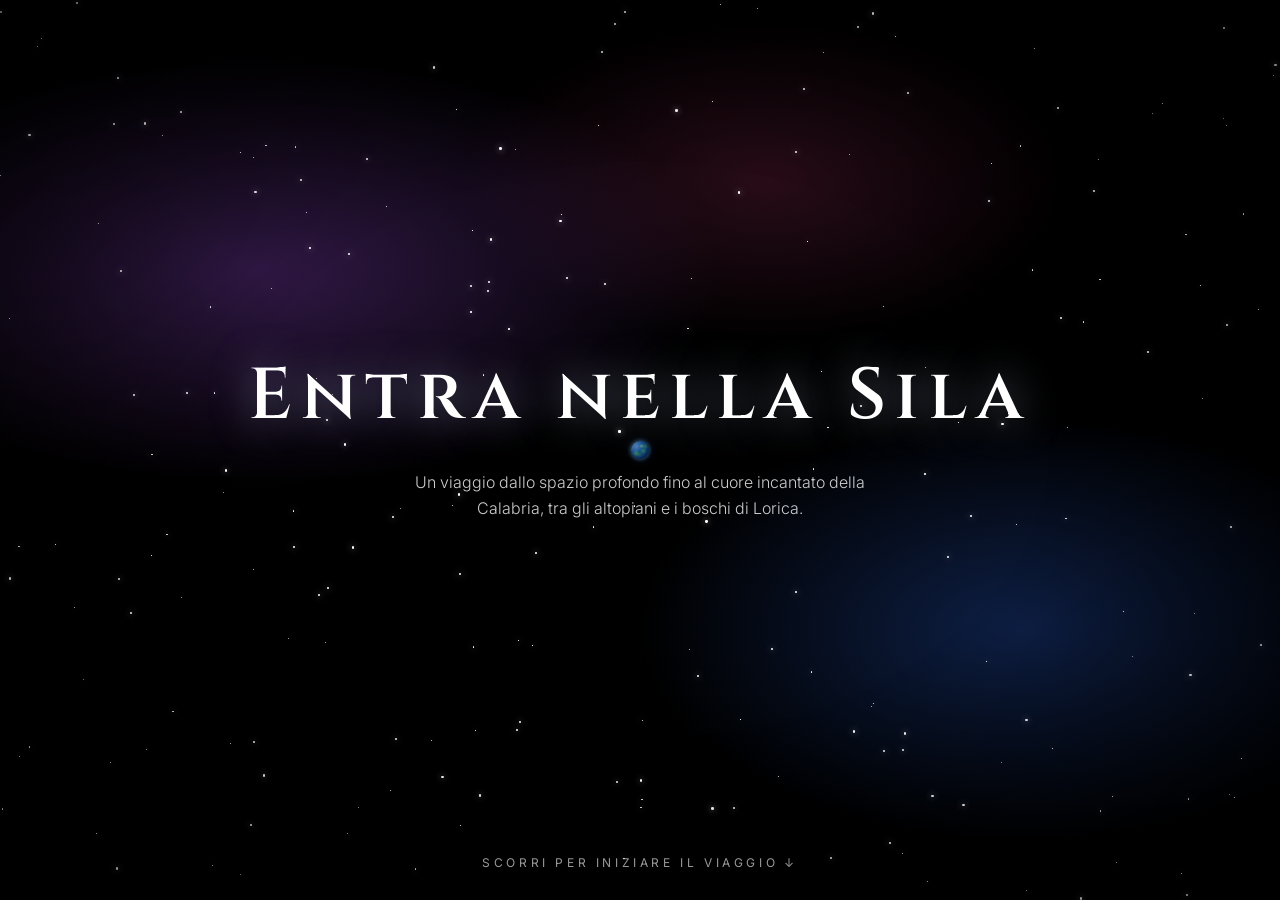
==== commit f94eca39: "Lock page scroll: drive scene from virtual progress via wheel, touch, keyboard" ====
--- a/index.html
+++ b/index.html
@@ -2,7 +2,7 @@
 <html lang="it">
 <head>
   <meta charset="UTF-8" />
-  <meta name="viewport" content="width=device-width, initial-scale=1.0" />
+  <meta name="viewport" content="width=device-width, initial-scale=1.0, user-scalable=no" />
   <title>Viaggio nella Sila · Lorica</title>
   <link rel="preconnect" href="https://fonts.googleapis.com">
   <link rel="preconnect" href="https://fonts.gstatic.com" crossorigin>
@@ -10,7 +10,13 @@
   <style>
     * { margin: 0; padding: 0; box-sizing: border-box; }
 
-    html, body { overflow-x: hidden; }
+    html, body {
+      width: 100%;
+      height: 100%;
+      overflow: hidden;
+      overscroll-behavior: none;
+      touch-action: none;
+    }
 
     body {
       font-family: 'Inter', sans-serif;
@@ -19,59 +25,12 @@
       line-height: 1.6;
     }
 
-    /* ---------- Intro ---------- */
-    .hero {
-      min-height: 100vh;
-      display: flex;
-      flex-direction: column;
-      align-items: center;
-      justify-content: center;
-      text-align: center;
-      padding: 2rem;
-      background: radial-gradient(circle at center, #1a1a3a 0%, #000 80%);
-      position: relative;
-      overflow: hidden;
-    }
-
-    .hero h1 {
-      font-family: 'Cinzel', serif;
-      font-size: clamp(2.2rem, 6vw, 4.5rem);
-      font-weight: 600;
-      letter-spacing: 0.12em;
-      margin-bottom: 1rem;
-      text-shadow: 0 0 40px rgba(200, 220, 255, 0.4);
-    }
-
-    .hero p { opacity: 0.75; max-width: 520px; font-weight: 300; }
-
-    .scroll-arrow {
-      margin-top: 3rem;
-      font-size: 1.6rem;
-      animation: bounce 2s infinite;
-      opacity: 0.6;
-    }
-    @keyframes bounce {
-      0%, 100% { transform: translateY(0); }
-      50%      { transform: translateY(12px); }
-    }
-
-    /* ---------- Pinned cinematic scene ---------- */
-    .pin-section {
-      position: relative;
-      height: 700vh;
-      background: #000;
-    }
-
-    .pin-wrapper {
-      position: sticky;
-      top: 0;
-      height: 100vh;
-      width: 100%;
+    .scene {
+      position: fixed;
+      inset: 0;
       overflow: hidden;
       background: #000;
     }
-
-    .scene { position: absolute; inset: 0; }
 
     .layer {
       position: absolute;
@@ -127,7 +86,7 @@
       transform: scale(0.05);
     }
 
-    /* Sky gradient revealed after atmosphere */
+    /* Sky */
     .sky {
       background: linear-gradient(to bottom,
         #0a1e55 0%,
@@ -162,24 +121,19 @@
 
     /* Mountains */
     .mountains {
-      bottom: 0;
-      top: auto;
+      bottom: 0; top: auto;
       height: 100%;
       pointer-events: none;
     }
-
     .mountains svg {
       position: absolute;
-      bottom: 0;
-      left: 0;
-      width: 100%;
-      height: 100%;
+      bottom: 0; left: 0;
+      width: 100%; height: 100%;
     }
 
     /* Forest */
     .forest {
-      bottom: 0;
-      top: auto;
+      bottom: 0; top: auto;
       height: 100%;
       pointer-events: none;
     }
@@ -187,8 +141,7 @@
     /* Lake */
     .lake {
       position: absolute;
-      bottom: 0;
-      left: 0;
+      bottom: 0; left: 0;
       width: 100%;
       height: 22%;
       background: linear-gradient(to bottom,
@@ -198,19 +151,16 @@
       box-shadow: inset 0 20px 40px rgba(0, 0, 0, 0.4);
       opacity: 0;
     }
-
     .lake::before {
       content: "";
       position: absolute;
-      top: 10%;
-      left: 0;
-      width: 100%;
-      height: 1px;
+      top: 10%; left: 0;
+      width: 100%; height: 1px;
       background: linear-gradient(90deg, transparent, rgba(255, 255, 255, 0.35), transparent);
       box-shadow: 0 0 10px rgba(255, 255, 255, 0.4);
     }
 
-    /* Mist between mountains and forest */
+    /* Mist */
     .mist {
       position: absolute;
       bottom: 25%;
@@ -228,7 +178,35 @@
       pointer-events: none;
     }
 
-    /* Title */
+    /* Intro overlay */
+    .intro-overlay {
+      position: absolute;
+      inset: 0;
+      display: flex;
+      flex-direction: column;
+      align-items: center;
+      justify-content: center;
+      text-align: center;
+      padding: 2rem;
+      pointer-events: none;
+      z-index: 10;
+    }
+    .intro-overlay h1 {
+      font-family: 'Cinzel', serif;
+      font-size: clamp(2.2rem, 6vw, 4.5rem);
+      font-weight: 600;
+      letter-spacing: 0.12em;
+      margin-bottom: 1rem;
+      text-shadow: 0 0 40px rgba(200, 220, 255, 0.5);
+    }
+    .intro-overlay p {
+      opacity: 0.8;
+      max-width: 520px;
+      font-weight: 300;
+      margin-bottom: 2.5rem;
+    }
+
+    /* Title at the end */
     .title-layer {
       display: flex;
       flex-direction: column;
@@ -237,8 +215,8 @@
       text-align: center;
       opacity: 0;
       pointer-events: none;
-    }
-
+      z-index: 12;
+    }
     .title-main {
       font-family: 'Cinzel', serif;
       font-size: clamp(3rem, 10vw, 7rem);
@@ -250,190 +228,187 @@
       -webkit-text-fill-color: transparent;
       filter: drop-shadow(0 0 30px rgba(255, 255, 255, 0.5));
     }
-
     .title-divider {
-      width: 120px;
-      height: 1px;
+      width: 120px; height: 1px;
       background: linear-gradient(90deg, transparent, rgba(255, 255, 255, 0.7), transparent);
       margin: 1.2rem 0;
     }
-
     .title-sub {
       font-family: 'Cinzel', serif;
       font-size: clamp(0.9rem, 1.8vw, 1.4rem);
-      font-weight: 400;
       letter-spacing: 0.5em;
       text-transform: uppercase;
       opacity: 0.9;
       padding-left: 0.5em;
     }
-
-    /* Progress indicator */
+    .title-caption {
+      margin-top: 2rem;
+      font-size: 0.9rem;
+      opacity: 0.7;
+      max-width: 420px;
+      font-weight: 300;
+    }
+
+    /* UI */
     .progress-bar {
       position: fixed;
-      top: 0;
-      left: 0;
+      top: 0; left: 0;
       height: 3px;
       background: linear-gradient(90deg, #a0c8d8, #e8ddc4);
       width: 0;
       z-index: 100;
       box-shadow: 0 0 8px rgba(200, 220, 255, 0.6);
-    }
-
-    /* Hint */
+      transition: width 0.2s ease-out;
+    }
+
     .hint {
       position: fixed;
-      bottom: 24px;
+      bottom: 28px;
       left: 50%;
       transform: translateX(-50%);
       font-size: 0.75rem;
-      opacity: 0.5;
+      opacity: 0.6;
       letter-spacing: 0.3em;
       text-transform: uppercase;
       pointer-events: none;
+      transition: opacity 0.5s;
+      z-index: 50;
+      text-align: center;
+      white-space: nowrap;
+    }
+    .hint .arrow {
+      display: inline-block;
+      margin-left: 0.5em;
+      animation: bounce 2s infinite;
+    }
+    @keyframes bounce {
+      0%, 100% { transform: translateY(0); }
+      50%      { transform: translateY(4px); }
+    }
+    .hint.hidden { opacity: 0; }
+
+    .restart {
+      position: fixed;
+      top: 20px;
+      right: 20px;
+      padding: 10px 18px;
+      background: rgba(255, 255, 255, 0.08);
+      border: 1px solid rgba(255, 255, 255, 0.25);
+      color: #fff;
+      font-family: 'Inter', sans-serif;
+      font-size: 0.75rem;
+      letter-spacing: 0.2em;
+      text-transform: uppercase;
+      cursor: pointer;
+      backdrop-filter: blur(10px);
+      opacity: 0;
       transition: opacity 0.4s;
-      z-index: 50;
-    }
-    .hint.hidden { opacity: 0; }
-
-    /* Outro */
-    .outro {
-      min-height: 80vh;
-      display: flex;
-      flex-direction: column;
-      align-items: center;
-      justify-content: center;
-      text-align: center;
-      padding: 3rem;
-      background: linear-gradient(to bottom, #0a3060 0%, #052040 50%, #000 100%);
-    }
-
-    .outro h2 {
-      font-family: 'Cinzel', serif;
-      font-size: clamp(1.6rem, 3vw, 2.4rem);
-      letter-spacing: 0.15em;
-      margin-bottom: 1rem;
-    }
-
-    .outro p {
-      max-width: 520px;
-      opacity: 0.75;
-      font-weight: 300;
-    }
+      z-index: 60;
+      border-radius: 2px;
+    }
+    .restart.visible { opacity: 1; }
+    .restart:hover { background: rgba(255, 255, 255, 0.18); }
   </style>
 </head>
 <body>
 
   <div class="progress-bar" id="progressBar"></div>
 
-  <section class="hero">
-    <h1>Entra nella Sila</h1>
-    <p>Un viaggio dallo spazio profondo fino al cuore incantato della Calabria, tra gli altopiani e i boschi di Lorica.</p>
-    <div class="scroll-arrow">&#8595;</div>
-  </section>
-
-  <section class="pin-section" id="pinSection">
-    <div class="pin-wrapper">
-      <div class="scene">
-
-        <div class="layer nebula" id="nebula"></div>
-        <div class="layer stars" id="stars"></div>
-
-        <div class="layer earth" id="earth">
-          <div class="earth-ball" id="earthBall"></div>
-        </div>
-
-        <div class="layer sky" id="sky"></div>
-
-        <div class="sun" id="sun"></div>
-
-        <div class="layer" id="clouds">
-          <div class="cloud" style="top: 22%; left: -25%; width: 340px; height: 70px;"></div>
-          <div class="cloud" style="top: 38%; left: 55%; width: 280px; height: 55px;"></div>
-          <div class="cloud" style="top: 14%; left: 30%; width: 220px; height: 50px;"></div>
-          <div class="cloud" style="top: 48%; left: -10%; width: 380px; height: 80px;"></div>
-          <div class="cloud" style="top: 30%; left: 75%; width: 260px; height: 60px;"></div>
-        </div>
-
-        <div class="layer mountains" id="mountainsBack">
-          <svg viewBox="0 0 1200 400" preserveAspectRatio="none">
-            <defs>
-              <linearGradient id="mBack" x1="0" x2="0" y1="0" y2="1">
-                <stop offset="0%" stop-color="#8aa8c4" />
-                <stop offset="100%" stop-color="#4a6890" />
-              </linearGradient>
-            </defs>
-            <path d="M0 280 L80 200 L160 240 L260 150 L360 210 L460 130 L580 190 L700 120 L820 180 L940 140 L1060 200 L1200 160 L1200 400 L0 400 Z"
-                  fill="url(#mBack)" />
-          </svg>
-        </div>
-
-        <div class="layer mist" id="mist"></div>
-
-        <div class="layer mountains" id="mountainsMid">
-          <svg viewBox="0 0 1200 400" preserveAspectRatio="none">
-            <defs>
-              <linearGradient id="mMid" x1="0" x2="0" y1="0" y2="1">
-                <stop offset="0%" stop-color="#5a7860" />
-                <stop offset="100%" stop-color="#2d4838" />
-              </linearGradient>
-            </defs>
-            <path d="M0 340 L120 240 L240 300 L360 200 L500 270 L640 180 L780 250 L920 190 L1060 260 L1200 220 L1200 400 L0 400 Z"
-                  fill="url(#mMid)" />
-          </svg>
-        </div>
-
-        <div class="layer mountains" id="mountainsFront">
-          <svg viewBox="0 0 1200 400" preserveAspectRatio="none">
-            <defs>
-              <linearGradient id="mFront" x1="0" x2="0" y1="0" y2="1">
-                <stop offset="0%" stop-color="#2a4830" />
-                <stop offset="100%" stop-color="#0f2018" />
-              </linearGradient>
-            </defs>
-            <path d="M0 380 L100 300 L220 350 L340 250 L480 320 L620 230 L760 300 L900 240 L1040 310 L1200 270 L1200 400 L0 400 Z"
-                  fill="url(#mFront)" />
-          </svg>
-        </div>
-
-        <div class="layer forest" id="forest">
-          <svg viewBox="0 0 1200 400" preserveAspectRatio="none">
-            <defs>
-              <linearGradient id="treeGrad" x1="0" x2="0" y1="0" y2="1">
-                <stop offset="0%" stop-color="#1a3820" />
-                <stop offset="100%" stop-color="#081808" />
-              </linearGradient>
-            </defs>
-            <g fill="url(#treeGrad)" id="treeGroup"></g>
-          </svg>
-        </div>
-
-        <div class="lake" id="lake"></div>
-
-        <div class="layer vignette"></div>
-
-        <div class="layer title-layer" id="title">
-          <div class="title-main">La Sila</div>
-          <div class="title-divider"></div>
-          <div class="title-sub">Lorica</div>
-        </div>
-
-      </div>
-    </div>
-  </section>
-
-  <div class="hint" id="hint">Scorri per iniziare il viaggio</div>
-
-  <section class="outro">
-    <h2>Benvenuto</h2>
-    <p>Hai raggiunto Lorica, nel cuore del Parco Nazionale della Sila. Respira l'aria dei boschi e il silenzio del lago Arvo.</p>
-  </section>
+  <div class="scene">
+
+    <div class="layer nebula" id="nebula"></div>
+    <div class="layer stars" id="stars"></div>
+
+    <div class="layer earth" id="earth">
+      <div class="earth-ball" id="earthBall"></div>
+    </div>
+
+    <div class="layer sky" id="sky"></div>
+    <div class="sun" id="sun"></div>
+
+    <div class="layer" id="clouds">
+      <div class="cloud" style="top: 22%; left: -25%; width: 340px; height: 70px;"></div>
+      <div class="cloud" style="top: 38%; left: 55%; width: 280px; height: 55px;"></div>
+      <div class="cloud" style="top: 14%; left: 30%; width: 220px; height: 50px;"></div>
+      <div class="cloud" style="top: 48%; left: -10%; width: 380px; height: 80px;"></div>
+      <div class="cloud" style="top: 30%; left: 75%; width: 260px; height: 60px;"></div>
+    </div>
+
+    <div class="layer mountains" id="mountainsBack">
+      <svg viewBox="0 0 1200 400" preserveAspectRatio="none">
+        <defs>
+          <linearGradient id="mBack" x1="0" x2="0" y1="0" y2="1">
+            <stop offset="0%" stop-color="#8aa8c4" />
+            <stop offset="100%" stop-color="#4a6890" />
+          </linearGradient>
+        </defs>
+        <path d="M0 280 L80 200 L160 240 L260 150 L360 210 L460 130 L580 190 L700 120 L820 180 L940 140 L1060 200 L1200 160 L1200 400 L0 400 Z" fill="url(#mBack)" />
+      </svg>
+    </div>
+
+    <div class="layer mist" id="mist"></div>
+
+    <div class="layer mountains" id="mountainsMid">
+      <svg viewBox="0 0 1200 400" preserveAspectRatio="none">
+        <defs>
+          <linearGradient id="mMid" x1="0" x2="0" y1="0" y2="1">
+            <stop offset="0%" stop-color="#5a7860" />
+            <stop offset="100%" stop-color="#2d4838" />
+          </linearGradient>
+        </defs>
+        <path d="M0 340 L120 240 L240 300 L360 200 L500 270 L640 180 L780 250 L920 190 L1060 260 L1200 220 L1200 400 L0 400 Z" fill="url(#mMid)" />
+      </svg>
+    </div>
+
+    <div class="layer mountains" id="mountainsFront">
+      <svg viewBox="0 0 1200 400" preserveAspectRatio="none">
+        <defs>
+          <linearGradient id="mFront" x1="0" x2="0" y1="0" y2="1">
+            <stop offset="0%" stop-color="#2a4830" />
+            <stop offset="100%" stop-color="#0f2018" />
+          </linearGradient>
+        </defs>
+        <path d="M0 380 L100 300 L220 350 L340 250 L480 320 L620 230 L760 300 L900 240 L1040 310 L1200 270 L1200 400 L0 400 Z" fill="url(#mFront)" />
+      </svg>
+    </div>
+
+    <div class="layer forest" id="forest">
+      <svg viewBox="0 0 1200 400" preserveAspectRatio="none">
+        <defs>
+          <linearGradient id="treeGrad" x1="0" x2="0" y1="0" y2="1">
+            <stop offset="0%" stop-color="#1a3820" />
+            <stop offset="100%" stop-color="#081808" />
+          </linearGradient>
+        </defs>
+        <g fill="url(#treeGrad)" id="treeGroup"></g>
+      </svg>
+    </div>
+
+    <div class="lake" id="lake"></div>
+
+    <div class="layer vignette"></div>
+
+    <div class="intro-overlay" id="intro">
+      <h1>Entra nella Sila</h1>
+      <p>Un viaggio dallo spazio profondo fino al cuore incantato della Calabria, tra gli altopiani e i boschi di Lorica.</p>
+    </div>
+
+    <div class="layer title-layer" id="title">
+      <div class="title-main">La Sila</div>
+      <div class="title-divider"></div>
+      <div class="title-sub">Lorica</div>
+      <div class="title-caption">Nel cuore del Parco Nazionale della Sila</div>
+    </div>
+
+  </div>
+
+  <div class="hint" id="hint">Scorri per iniziare il viaggio<span class="arrow">&#8595;</span></div>
+  <button class="restart" id="restart">Ricomincia</button>
 
   <script>
     /* ---------- Generate stars ---------- */
     const starsLayer = document.getElementById('stars');
-    const STAR_COUNT = 220;
-    for (let i = 0; i < STAR_COUNT; i++) {
+    for (let i = 0; i < 220; i++) {
       const s = document.createElement('div');
       s.className = 'star';
       const size = Math.random() * 2.2 + 0.4;
@@ -447,23 +422,21 @@
       starsLayer.appendChild(s);
     }
 
-    /* ---------- Generate forest trees ---------- */
+    /* ---------- Generate forest ---------- */
     const treeGroup = document.getElementById('treeGroup');
-    const TREE_COUNT = 40;
     let treesSVG = '';
-    for (let i = 0; i < TREE_COUNT; i++) {
+    for (let i = 0; i < 40; i++) {
       const x = Math.random() * 1200;
       const scale = 0.5 + Math.random() * 0.9;
       const h = 80 * scale;
       const w = 30 * scale;
       const y = 400 - h + Math.random() * 10;
-      treesSVG += `<polygon points="${x},${y} ${x - w/2},${y + h} ${x + w/2},${y + h}" opacity="${0.75 + Math.random() * 0.25}" />`;
-      treesSVG += `<polygon points="${x},${y + h*0.2} ${x - w*0.7},${y + h*0.75} ${x + w*0.7},${y + h*0.75}" opacity="${0.75 + Math.random() * 0.25}" />`;
+      treesSVG += `<polygon points="${x},${y} ${x - w/2},${y + h} ${x + w/2},${y + h}" opacity="${(0.75 + Math.random() * 0.25).toFixed(2)}" />`;
+      treesSVG += `<polygon points="${x},${y + h*0.2} ${x - w*0.7},${y + h*0.75} ${x + w*0.7},${y + h*0.75}" opacity="${(0.75 + Math.random() * 0.25).toFixed(2)}" />`;
     }
     treeGroup.innerHTML = treesSVG;
 
-    /* ---------- Scroll-driven animation ---------- */
-    const pinSection     = document.getElementById('pinSection');
+    /* ---------- Elements ---------- */
     const progressBar    = document.getElementById('progressBar');
     const nebula         = document.getElementById('nebula');
     const earthBall      = document.getElementById('earthBall');
@@ -477,43 +450,47 @@
     const mist           = document.getElementById('mist');
     const lake           = document.getElementById('lake');
     const title          = document.getElementById('title');
+    const intro          = document.getElementById('intro');
     const hint           = document.getElementById('hint');
+    const restartBtn     = document.getElementById('restart');
 
     const clamp = (v, a, b) => Math.max(a, Math.min(b, v));
     const range = (p, s, e) => clamp((p - s) / (e - s), 0, 1);
 
-    let ticking = false;
-
-    function update() {
-      const rect     = pinSection.getBoundingClientRect();
-      const total    = pinSection.offsetHeight - window.innerHeight;
-      const scrolled = clamp(-rect.top, 0, total);
-      const p        = total > 0 ? scrolled / total : 0;
-
+    /* ---------- Virtual scroll progress (page doesn't scroll) ---------- */
+    let target  = 0;   // 0..1 target set by input
+    let current = 0;   // 0..1 smoothed value driving the scene
+    let rafId   = null;
+
+    function render(p) {
       progressBar.style.width = (p * 100) + '%';
 
-      /* Stars + nebula fade as we approach Earth */
+      /* Intro fades out quickly */
+      intro.style.opacity   = 1 - range(p, 0, 0.08);
+      intro.style.transform = `scale(${1 - range(p, 0, 0.15) * 0.1})`;
+
+      /* Cosmos */
       starsLayer.style.opacity = 1 - range(p, 0.22, 0.45);
       nebula.style.opacity     = 1 - range(p, 0.18, 0.42);
 
-      /* Earth: tiny dot → fills screen → fades */
+      /* Earth grows from dot to full screen, then fades */
       const earthApproach = range(p, 0, 0.45);
       const earthScale    = 0.05 + Math.pow(earthApproach, 2.2) * 11;
       earthBall.style.transform = `scale(${earthScale})`;
       earthBall.style.opacity   = 1 - range(p, 0.42, 0.50);
 
-      /* Sky reveal after breaking atmosphere */
+      /* Atmosphere and sky */
       sky.style.opacity = range(p, 0.40, 0.56);
 
-      /* Clouds sweep past during atmosphere entry */
+      /* Clouds rush past */
       const cP = range(p, 0.42, 0.62);
       clouds.style.opacity   = cP < 0.5 ? cP * 2 : (1 - cP) * 2;
       clouds.style.transform = `scale(${1 + cP * 3.5})`;
 
-      /* Sun rising */
+      /* Sun */
       sun.style.opacity = range(p, 0.52, 0.62);
 
-      /* Mountains emerge in layers */
+      /* Mountains in depth */
       const mB = range(p, 0.50, 0.74);
       mountainsBack.style.transform = `translateY(${(1 - mB) * 25}%) scale(${0.92 + mB * 0.25})`;
       mountainsBack.style.opacity   = mB;
@@ -526,38 +503,94 @@
       mountainsFront.style.transform = `translateY(${(1 - mF) * 65}%) scale(${0.88 + mF * 0.45})`;
       mountainsFront.style.opacity   = mF;
 
-      /* Mist drifts between peaks */
+      /* Mist drifts */
       mist.style.opacity   = range(p, 0.65, 0.82) * (1 - range(p, 0.92, 1));
       mist.style.transform = `translateX(${Math.sin(p * Math.PI * 3) * 30}px)`;
 
-      /* Forest rises */
+      /* Forest */
       const f = range(p, 0.70, 0.92);
       forest.style.transform = `translateY(${(1 - f) * 90}%) scale(${0.82 + f * 0.55})`;
       forest.style.opacity   = f;
 
-      /* Lake reveal */
+      /* Lake */
       lake.style.opacity = range(p, 0.82, 0.96);
 
-      /* Title appears at destination */
+      /* Title */
       const t = range(p, 0.88, 1);
       title.style.opacity   = t;
       title.style.transform = `translateY(${(1 - t) * 40}px) scale(${0.95 + t * 0.05})`;
 
-      /* Hide hint after first scroll */
+      /* UI */
       hint.classList.toggle('hidden', p > 0.03);
-
-      ticking = false;
-    }
-
-    window.addEventListener('scroll', () => {
-      if (!ticking) {
-        requestAnimationFrame(update);
-        ticking = true;
+      restartBtn.classList.toggle('visible', p > 0.95);
+    }
+
+    function tick() {
+      const diff = target - current;
+      if (Math.abs(diff) < 0.0001) {
+        current = target;
+        render(current);
+        rafId = null;
+        return;
       }
+      current += diff * 0.08;
+      render(current);
+      rafId = requestAnimationFrame(tick);
+    }
+
+    function requestRender() {
+      if (rafId === null) rafId = requestAnimationFrame(tick);
+    }
+
+    function setTarget(v) {
+      target = clamp(v, 0, 1);
+      requestRender();
+    }
+
+    /* ---------- Input handlers ---------- */
+    const WHEEL_SENS = 0.0007;
+    const TOUCH_SENS = 0.0025;
+    const KEY_STEP   = 0.06;
+
+    window.addEventListener('wheel', (e) => {
+      e.preventDefault();
+      setTarget(target + e.deltaY * WHEEL_SENS);
+    }, { passive: false });
+
+    let touchY = null;
+    window.addEventListener('touchstart', (e) => {
+      touchY = e.touches[0].clientY;
     }, { passive: true });
 
-    window.addEventListener('resize', update);
-    update();
+    window.addEventListener('touchmove', (e) => {
+      if (touchY === null) return;
+      e.preventDefault();
+      const y  = e.touches[0].clientY;
+      const dy = touchY - y;
+      setTarget(target + dy * TOUCH_SENS);
+      touchY = y;
+    }, { passive: false });
+
+    window.addEventListener('touchend', () => { touchY = null; }, { passive: true });
+
+    window.addEventListener('keydown', (e) => {
+      if (e.key === 'ArrowDown' || e.key === 'PageDown' || e.key === ' ') {
+        e.preventDefault();
+        setTarget(target + KEY_STEP);
+      } else if (e.key === 'ArrowUp' || e.key === 'PageUp') {
+        e.preventDefault();
+        setTarget(target - KEY_STEP);
+      } else if (e.key === 'Home') {
+        setTarget(0);
+      } else if (e.key === 'End') {
+        setTarget(1);
+      }
+    });
+
+    restartBtn.addEventListener('click', () => setTarget(0));
+
+    /* Initial render */
+    render(0);
   </script>
 </body>
 </html>
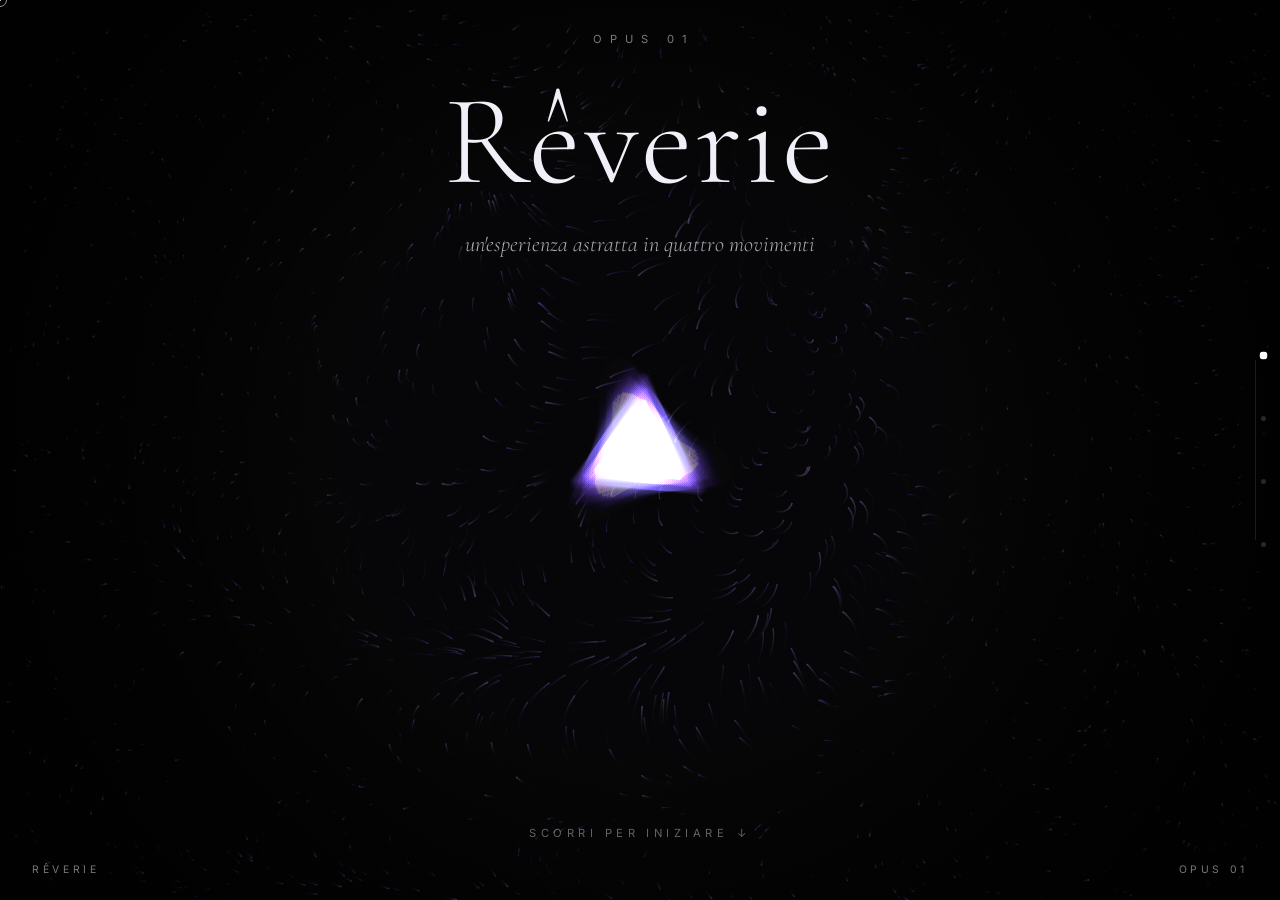
==== commit 946f07f8: "Create Reverie: generative abstract scroll piece with flow-field particles and morphing form" ====
--- a/index.html
+++ b/index.html
@@ -3,12 +3,12 @@
 <head>
   <meta charset="UTF-8" />
   <meta name="viewport" content="width=device-width, initial-scale=1.0, user-scalable=no" />
-  <title>Viaggio nella Sila · Lorica</title>
+  <title>Rêverie · quattro movimenti</title>
   <link rel="preconnect" href="https://fonts.googleapis.com">
   <link rel="preconnect" href="https://fonts.gstatic.com" crossorigin>
-  <link href="https://fonts.googleapis.com/css2?family=Cinzel:wght@400;600;700&family=Inter:wght@300;400&display=swap" rel="stylesheet">
+  <link href="https://fonts.googleapis.com/css2?family=Cormorant+Garamond:ital,wght@0,300;0,500;1,300&family=Inter:wght@200;300;400&display=swap" rel="stylesheet">
   <style>
-    * { margin: 0; padding: 0; box-sizing: border-box; }
+    *, *::before, *::after { margin: 0; padding: 0; box-sizing: border-box; }
 
     html, body {
       width: 100%;
@@ -16,541 +16,602 @@
       overflow: hidden;
       overscroll-behavior: none;
       touch-action: none;
-    }
-
-    body {
+      background: #06060c;
+      color: #f0f0f8;
       font-family: 'Inter', sans-serif;
-      background: #000;
-      color: #fff;
-      line-height: 1.6;
-    }
-
-    .scene {
+      cursor: none;
+    }
+
+    canvas {
       position: fixed;
       inset: 0;
-      overflow: hidden;
-      background: #000;
-    }
-
-    .layer {
+      display: block;
+    }
+
+    /* Custom cursor */
+    .cursor {
+      position: fixed;
+      top: 0; left: 0;
+      width: 14px; height: 14px;
+      border: 1px solid rgba(255, 255, 255, 0.6);
+      border-radius: 50%;
+      pointer-events: none;
+      transform: translate(-50%, -50%);
+      transition: width 0.25s, height 0.25s, border-color 0.25s;
+      mix-blend-mode: difference;
+      z-index: 100;
+    }
+    .cursor::after {
+      content: "";
       position: absolute;
-      inset: 0;
-      will-change: transform, opacity;
-    }
-
-    /* Stars */
-    .star {
-      position: absolute;
+      top: 50%; left: 50%;
+      width: 2px; height: 2px;
       background: #fff;
       border-radius: 50%;
-      box-shadow: 0 0 6px rgba(255, 255, 255, 0.8);
-      animation: twinkle var(--dur, 3s) ease-in-out infinite;
-    }
-    @keyframes twinkle {
-      0%, 100% { opacity: var(--op, 0.8); }
-      50%      { opacity: calc(var(--op, 0.8) * 0.3); }
-    }
-
-    /* Nebula */
-    .nebula {
-      background:
-        radial-gradient(ellipse 60% 40% at 20% 30%, rgba(140, 70, 200, 0.35), transparent 60%),
-        radial-gradient(ellipse 50% 40% at 80% 70%, rgba(40, 90, 200, 0.35), transparent 60%),
-        radial-gradient(ellipse 40% 30% at 60% 20%, rgba(200, 60, 120, 0.2), transparent 60%);
-    }
-
-    /* Earth */
-    .earth {
-      display: flex;
-      align-items: center;
-      justify-content: center;
-    }
-
-    .earth-ball {
-      width: 40vmin;
-      height: 40vmin;
-      border-radius: 50%;
-      background:
-        radial-gradient(circle at 30% 30%, rgba(255,255,255,0.25) 0%, transparent 35%),
-        radial-gradient(circle at 68% 55%, #2d7a45 0%, transparent 22%),
-        radial-gradient(circle at 28% 68%, #3a8a55 0%, transparent 18%),
-        radial-gradient(circle at 60% 28%, #4a9a60 0%, transparent 15%),
-        radial-gradient(circle at 45% 75%, #2a6a40 0%, transparent 18%),
-        radial-gradient(circle at 80% 30%, #3a7a50 0%, transparent 14%),
-        linear-gradient(135deg, #1e5ea0, #0a3880);
-      box-shadow:
-        inset -25px -25px 70px rgba(0, 0, 0, 0.55),
-        inset 10px 10px 40px rgba(120, 200, 255, 0.2),
-        0 0 80px rgba(120, 200, 255, 0.5),
-        0 0 160px rgba(80, 160, 230, 0.25);
-      transform: scale(0.05);
-    }
-
-    /* Sky */
-    .sky {
-      background: linear-gradient(to bottom,
-        #0a1e55 0%,
-        #1d4a95 25%,
-        #4a90c5 55%,
-        #a8c8dd 85%,
-        #e8ddc4 100%);
-      opacity: 0;
-    }
-
-    /* Sun */
-    .sun {
-      position: absolute;
-      top: 18%;
-      right: 18%;
-      width: 90px;
-      height: 90px;
-      border-radius: 50%;
-      background: radial-gradient(circle, #fff8d0 0%, #ffd490 45%, rgba(255, 180, 100, 0.3) 70%, transparent 85%);
-      box-shadow: 0 0 100px rgba(255, 210, 120, 0.6);
-      opacity: 0;
-    }
-
-    /* Clouds */
-    .cloud {
-      position: absolute;
-      background: rgba(255, 255, 255, 0.85);
-      border-radius: 100px;
-      filter: blur(10px);
-      box-shadow: 0 0 40px rgba(255, 255, 255, 0.4);
-    }
-
-    /* Mountains */
-    .mountains {
-      bottom: 0; top: auto;
-      height: 100%;
+      transform: translate(-50%, -50%);
+    }
+
+    /* Overlays */
+    .overlay {
+      position: fixed;
+      inset: 0;
       pointer-events: none;
-    }
-    .mountains svg {
-      position: absolute;
-      bottom: 0; left: 0;
-      width: 100%; height: 100%;
-    }
-
-    /* Forest */
-    .forest {
-      bottom: 0; top: auto;
-      height: 100%;
-      pointer-events: none;
-    }
-
-    /* Lake */
-    .lake {
-      position: absolute;
-      bottom: 0; left: 0;
-      width: 100%;
-      height: 22%;
-      background: linear-gradient(to bottom,
-        rgba(60, 110, 150, 0.4) 0%,
-        rgba(35, 75, 115, 0.85) 40%,
-        rgba(20, 50, 90, 1) 100%);
-      box-shadow: inset 0 20px 40px rgba(0, 0, 0, 0.4);
-      opacity: 0;
-    }
-    .lake::before {
-      content: "";
-      position: absolute;
-      top: 10%; left: 0;
-      width: 100%; height: 1px;
-      background: linear-gradient(90deg, transparent, rgba(255, 255, 255, 0.35), transparent);
-      box-shadow: 0 0 10px rgba(255, 255, 255, 0.4);
-    }
-
-    /* Mist */
-    .mist {
-      position: absolute;
-      bottom: 25%;
-      left: 0;
-      width: 100%;
-      height: 15%;
-      background: linear-gradient(to bottom, transparent, rgba(220, 230, 240, 0.5), transparent);
-      filter: blur(6px);
-      opacity: 0;
-    }
-
-    /* Vignette */
-    .vignette {
-      background: radial-gradient(ellipse at center, transparent 45%, rgba(0, 0, 0, 0.55) 100%);
-      pointer-events: none;
-    }
-
-    /* Intro overlay */
-    .intro-overlay {
-      position: absolute;
-      inset: 0;
+      z-index: 10;
+    }
+
+    /* Intro */
+    .intro {
       display: flex;
       flex-direction: column;
       align-items: center;
       justify-content: center;
       text-align: center;
       padding: 2rem;
+      transition: opacity 0.8s ease, transform 0.8s ease;
+    }
+
+    .intro .eyebrow {
+      font-size: 0.7rem;
+      letter-spacing: 0.7em;
+      text-transform: uppercase;
+      opacity: 0.5;
+      margin-bottom: 2rem;
+      padding-left: 0.7em;
+    }
+
+    .intro h1 {
+      font-family: 'Cormorant Garamond', serif;
+      font-weight: 300;
+      font-size: clamp(3.5rem, 11vw, 8rem);
+      letter-spacing: 0.02em;
+      line-height: 1;
+      margin-bottom: 1.5rem;
+    }
+
+    .intro .sub {
+      font-family: 'Cormorant Garamond', serif;
+      font-style: italic;
+      font-weight: 300;
+      font-size: clamp(1rem, 2vw, 1.4rem);
+      opacity: 0.7;
+      max-width: 480px;
+    }
+
+    /* Movement labels */
+    .movement {
+      position: fixed;
+      top: 50%;
+      left: 50%;
+      transform: translate(-50%, -50%);
+      text-align: center;
       pointer-events: none;
-      z-index: 10;
-    }
-    .intro-overlay h1 {
-      font-family: 'Cinzel', serif;
-      font-size: clamp(2.2rem, 6vw, 4.5rem);
-      font-weight: 600;
-      letter-spacing: 0.12em;
+      z-index: 8;
+    }
+
+    .movement .roman {
+      font-family: 'Cormorant Garamond', serif;
+      font-size: 0.75rem;
+      letter-spacing: 0.6em;
+      opacity: 0.55;
       margin-bottom: 1rem;
-      text-shadow: 0 0 40px rgba(200, 220, 255, 0.5);
-    }
-    .intro-overlay p {
-      opacity: 0.8;
-      max-width: 520px;
+      padding-left: 0.6em;
+    }
+
+    .movement .title {
+      font-family: 'Cormorant Garamond', serif;
       font-weight: 300;
-      margin-bottom: 2.5rem;
-    }
-
-    /* Title at the end */
-    .title-layer {
+      font-style: italic;
+      font-size: clamp(3rem, 9vw, 7rem);
+      letter-spacing: 0.02em;
+      line-height: 1;
+      white-space: nowrap;
+    }
+
+    .movement {
+      opacity: 0;
+      transition: opacity 0.6s ease;
+    }
+
+    /* Bottom credits */
+    .credits {
+      position: fixed;
+      bottom: 24px;
+      left: 0; right: 0;
+      display: flex;
+      justify-content: space-between;
+      padding: 0 32px;
+      font-size: 0.65rem;
+      letter-spacing: 0.35em;
+      text-transform: uppercase;
+      opacity: 0.5;
+      z-index: 20;
+      pointer-events: none;
+    }
+
+    /* Side progress — elegant vertical line */
+    .progress-rail {
+      position: fixed;
+      top: 50%;
+      right: 24px;
+      transform: translateY(-50%);
+      width: 1px;
+      height: 180px;
+      background: rgba(255, 255, 255, 0.1);
+      z-index: 30;
+    }
+
+    .progress-rail::after {
+      content: "";
+      position: absolute;
+      left: -1px;
+      top: 0;
+      width: 3px;
+      height: var(--p, 0%);
+      background: linear-gradient(to bottom, #fff, rgba(255,255,255,0.4));
+      box-shadow: 0 0 10px rgba(255, 255, 255, 0.6);
+    }
+
+    .progress-dots {
+      position: fixed;
+      top: 50%;
+      right: 14px;
+      transform: translateY(-50%);
       display: flex;
       flex-direction: column;
-      align-items: center;
-      justify-content: center;
-      text-align: center;
-      opacity: 0;
+      gap: 58px;
+      z-index: 30;
       pointer-events: none;
-      z-index: 12;
-    }
-    .title-main {
-      font-family: 'Cinzel', serif;
-      font-size: clamp(3rem, 10vw, 7rem);
-      font-weight: 700;
-      letter-spacing: 0.18em;
-      background: linear-gradient(180deg, #ffffff 0%, #d0e8f0 60%, #a0c8d8 100%);
-      -webkit-background-clip: text;
-      background-clip: text;
-      -webkit-text-fill-color: transparent;
-      filter: drop-shadow(0 0 30px rgba(255, 255, 255, 0.5));
-    }
-    .title-divider {
-      width: 120px; height: 1px;
-      background: linear-gradient(90deg, transparent, rgba(255, 255, 255, 0.7), transparent);
-      margin: 1.2rem 0;
-    }
-    .title-sub {
-      font-family: 'Cinzel', serif;
-      font-size: clamp(0.9rem, 1.8vw, 1.4rem);
-      letter-spacing: 0.5em;
-      text-transform: uppercase;
-      opacity: 0.9;
-      padding-left: 0.5em;
-    }
-    .title-caption {
-      margin-top: 2rem;
-      font-size: 0.9rem;
-      opacity: 0.7;
-      max-width: 420px;
-      font-weight: 300;
-    }
-
-    /* UI */
-    .progress-bar {
-      position: fixed;
-      top: 0; left: 0;
-      height: 3px;
-      background: linear-gradient(90deg, #a0c8d8, #e8ddc4);
-      width: 0;
-      z-index: 100;
-      box-shadow: 0 0 8px rgba(200, 220, 255, 0.6);
-      transition: width 0.2s ease-out;
-    }
-
+    }
+
+    .dot {
+      width: 5px; height: 5px;
+      border-radius: 50%;
+      background: rgba(255, 255, 255, 0.15);
+      border: 1px solid transparent;
+      margin-left: 8px;
+      transition: background 0.4s, transform 0.4s;
+    }
+    .dot.active {
+      background: #fff;
+      transform: scale(1.6);
+    }
+
+    /* Hint */
     .hint {
       position: fixed;
-      bottom: 28px;
+      bottom: 60px;
       left: 50%;
       transform: translateX(-50%);
-      font-size: 0.75rem;
-      opacity: 0.6;
-      letter-spacing: 0.3em;
+      font-size: 0.7rem;
+      letter-spacing: 0.4em;
       text-transform: uppercase;
+      opacity: 0.4;
+      transition: opacity 0.6s;
       pointer-events: none;
-      transition: opacity 0.5s;
-      z-index: 50;
-      text-align: center;
-      white-space: nowrap;
-    }
-    .hint .arrow {
+      z-index: 20;
+    }
+    .hint.hidden { opacity: 0; }
+
+    .hint::after {
+      content: "↓";
       display: inline-block;
-      margin-left: 0.5em;
-      animation: bounce 2s infinite;
-    }
-    @keyframes bounce {
-      0%, 100% { transform: translateY(0); }
-      50%      { transform: translateY(4px); }
-    }
-    .hint.hidden { opacity: 0; }
+      margin-left: 0.8em;
+      animation: drift 2s ease-in-out infinite;
+    }
+
+    @keyframes drift {
+      0%, 100% { transform: translateY(0); opacity: 0.6; }
+      50%      { transform: translateY(4px); opacity: 1; }
+    }
 
     .restart {
       position: fixed;
-      top: 20px;
-      right: 20px;
-      padding: 10px 18px;
-      background: rgba(255, 255, 255, 0.08);
-      border: 1px solid rgba(255, 255, 255, 0.25);
+      top: 24px;
+      right: 40px;
+      padding: 10px 20px;
+      background: transparent;
+      border: 1px solid rgba(255, 255, 255, 0.3);
       color: #fff;
       font-family: 'Inter', sans-serif;
-      font-size: 0.75rem;
-      letter-spacing: 0.2em;
+      font-size: 0.65rem;
+      letter-spacing: 0.35em;
       text-transform: uppercase;
-      cursor: pointer;
-      backdrop-filter: blur(10px);
+      cursor: none;
       opacity: 0;
-      transition: opacity 0.4s;
-      z-index: 60;
-      border-radius: 2px;
-    }
-    .restart.visible { opacity: 1; }
-    .restart:hover { background: rgba(255, 255, 255, 0.18); }
+      transition: opacity 0.6s, background 0.3s;
+      z-index: 40;
+      pointer-events: none;
+    }
+    .restart.visible {
+      opacity: 1;
+      pointer-events: auto;
+    }
+    .restart:hover { background: rgba(255, 255, 255, 0.08); }
+
+    .intro.hidden { opacity: 0; transform: scale(0.98); }
   </style>
 </head>
 <body>
 
-  <div class="progress-bar" id="progressBar"></div>
-
-  <div class="scene">
-
-    <div class="layer nebula" id="nebula"></div>
-    <div class="layer stars" id="stars"></div>
-
-    <div class="layer earth" id="earth">
-      <div class="earth-ball" id="earthBall"></div>
+  <canvas id="canvas"></canvas>
+
+  <div class="cursor" id="cursor"></div>
+
+  <div class="overlay">
+    <div class="intro" id="intro">
+      <div class="eyebrow">Opus 01</div>
+      <h1>Rêverie</h1>
+      <div class="sub">un'esperienza astratta in quattro movimenti</div>
     </div>
 
-    <div class="layer sky" id="sky"></div>
-    <div class="sun" id="sun"></div>
-
-    <div class="layer" id="clouds">
-      <div class="cloud" style="top: 22%; left: -25%; width: 340px; height: 70px;"></div>
-      <div class="cloud" style="top: 38%; left: 55%; width: 280px; height: 55px;"></div>
-      <div class="cloud" style="top: 14%; left: 30%; width: 220px; height: 50px;"></div>
-      <div class="cloud" style="top: 48%; left: -10%; width: 380px; height: 80px;"></div>
-      <div class="cloud" style="top: 30%; left: 75%; width: 260px; height: 60px;"></div>
+    <div class="movement" id="mov1">
+      <div class="roman">I</div>
+      <div class="title">Origine</div>
     </div>
-
-    <div class="layer mountains" id="mountainsBack">
-      <svg viewBox="0 0 1200 400" preserveAspectRatio="none">
-        <defs>
-          <linearGradient id="mBack" x1="0" x2="0" y1="0" y2="1">
-            <stop offset="0%" stop-color="#8aa8c4" />
-            <stop offset="100%" stop-color="#4a6890" />
-          </linearGradient>
-        </defs>
-        <path d="M0 280 L80 200 L160 240 L260 150 L360 210 L460 130 L580 190 L700 120 L820 180 L940 140 L1060 200 L1200 160 L1200 400 L0 400 Z" fill="url(#mBack)" />
-      </svg>
+    <div class="movement" id="mov2">
+      <div class="roman">II</div>
+      <div class="title">Risveglio</div>
     </div>
-
-    <div class="layer mist" id="mist"></div>
-
-    <div class="layer mountains" id="mountainsMid">
-      <svg viewBox="0 0 1200 400" preserveAspectRatio="none">
-        <defs>
-          <linearGradient id="mMid" x1="0" x2="0" y1="0" y2="1">
-            <stop offset="0%" stop-color="#5a7860" />
-            <stop offset="100%" stop-color="#2d4838" />
-          </linearGradient>
-        </defs>
-        <path d="M0 340 L120 240 L240 300 L360 200 L500 270 L640 180 L780 250 L920 190 L1060 260 L1200 220 L1200 400 L0 400 Z" fill="url(#mMid)" />
-      </svg>
+    <div class="movement" id="mov3">
+      <div class="roman">III</div>
+      <div class="title">Tempesta</div>
     </div>
-
-    <div class="layer mountains" id="mountainsFront">
-      <svg viewBox="0 0 1200 400" preserveAspectRatio="none">
-        <defs>
-          <linearGradient id="mFront" x1="0" x2="0" y1="0" y2="1">
-            <stop offset="0%" stop-color="#2a4830" />
-            <stop offset="100%" stop-color="#0f2018" />
-          </linearGradient>
-        </defs>
-        <path d="M0 380 L100 300 L220 350 L340 250 L480 320 L620 230 L760 300 L900 240 L1040 310 L1200 270 L1200 400 L0 400 Z" fill="url(#mFront)" />
-      </svg>
+    <div class="movement" id="mov4">
+      <div class="roman">IV</div>
+      <div class="title">Armonia</div>
     </div>
-
-    <div class="layer forest" id="forest">
-      <svg viewBox="0 0 1200 400" preserveAspectRatio="none">
-        <defs>
-          <linearGradient id="treeGrad" x1="0" x2="0" y1="0" y2="1">
-            <stop offset="0%" stop-color="#1a3820" />
-            <stop offset="100%" stop-color="#081808" />
-          </linearGradient>
-        </defs>
-        <g fill="url(#treeGrad)" id="treeGroup"></g>
-      </svg>
-    </div>
-
-    <div class="lake" id="lake"></div>
-
-    <div class="layer vignette"></div>
-
-    <div class="intro-overlay" id="intro">
-      <h1>Entra nella Sila</h1>
-      <p>Un viaggio dallo spazio profondo fino al cuore incantato della Calabria, tra gli altopiani e i boschi di Lorica.</p>
-    </div>
-
-    <div class="layer title-layer" id="title">
-      <div class="title-main">La Sila</div>
-      <div class="title-divider"></div>
-      <div class="title-sub">Lorica</div>
-      <div class="title-caption">Nel cuore del Parco Nazionale della Sila</div>
-    </div>
-
   </div>
 
-  <div class="hint" id="hint">Scorri per iniziare il viaggio<span class="arrow">&#8595;</span></div>
+  <div class="progress-rail" id="progressRail"></div>
+  <div class="progress-dots" id="progressDots">
+    <div class="dot"></div>
+    <div class="dot"></div>
+    <div class="dot"></div>
+    <div class="dot"></div>
+  </div>
+
+  <div class="credits">
+    <span>Rêverie</span>
+    <span>Opus 01</span>
+  </div>
+
+  <div class="hint" id="hint">Scorri per iniziare</div>
   <button class="restart" id="restart">Ricomincia</button>
 
   <script>
-    /* ---------- Generate stars ---------- */
-    const starsLayer = document.getElementById('stars');
-    for (let i = 0; i < 220; i++) {
-      const s = document.createElement('div');
-      s.className = 'star';
-      const size = Math.random() * 2.2 + 0.4;
-      s.style.width  = size + 'px';
-      s.style.height = size + 'px';
-      s.style.left = (Math.random() * 100) + '%';
-      s.style.top  = (Math.random() * 100) + '%';
-      s.style.setProperty('--op',  (Math.random() * 0.7 + 0.3).toFixed(2));
-      s.style.setProperty('--dur', (Math.random() * 4 + 2).toFixed(1) + 's');
-      s.style.animationDelay = (Math.random() * 4).toFixed(1) + 's';
-      starsLayer.appendChild(s);
-    }
-
-    /* ---------- Generate forest ---------- */
-    const treeGroup = document.getElementById('treeGroup');
-    let treesSVG = '';
-    for (let i = 0; i < 40; i++) {
-      const x = Math.random() * 1200;
-      const scale = 0.5 + Math.random() * 0.9;
-      const h = 80 * scale;
-      const w = 30 * scale;
-      const y = 400 - h + Math.random() * 10;
-      treesSVG += `<polygon points="${x},${y} ${x - w/2},${y + h} ${x + w/2},${y + h}" opacity="${(0.75 + Math.random() * 0.25).toFixed(2)}" />`;
-      treesSVG += `<polygon points="${x},${y + h*0.2} ${x - w*0.7},${y + h*0.75} ${x + w*0.7},${y + h*0.75}" opacity="${(0.75 + Math.random() * 0.25).toFixed(2)}" />`;
-    }
-    treeGroup.innerHTML = treesSVG;
-
-    /* ---------- Elements ---------- */
-    const progressBar    = document.getElementById('progressBar');
-    const nebula         = document.getElementById('nebula');
-    const earthBall      = document.getElementById('earthBall');
-    const sky            = document.getElementById('sky');
-    const sun            = document.getElementById('sun');
-    const clouds         = document.getElementById('clouds');
-    const mountainsBack  = document.getElementById('mountainsBack');
-    const mountainsMid   = document.getElementById('mountainsMid');
-    const mountainsFront = document.getElementById('mountainsFront');
-    const forest         = document.getElementById('forest');
-    const mist           = document.getElementById('mist');
-    const lake           = document.getElementById('lake');
-    const title          = document.getElementById('title');
-    const intro          = document.getElementById('intro');
-    const hint           = document.getElementById('hint');
-    const restartBtn     = document.getElementById('restart');
-
+    /* =========================================================
+       Rêverie — a generative abstract scroll-driven visual piece
+       ========================================================= */
+
+    const canvas = document.getElementById('canvas');
+    const ctx    = canvas.getContext('2d');
+
+    let W, H, CX, CY, DPR;
+
+    function resize() {
+      DPR = Math.min(window.devicePixelRatio || 1, 2);
+      W = window.innerWidth;
+      H = window.innerHeight;
+      CX = W / 2;
+      CY = H / 2;
+      canvas.width  = W * DPR;
+      canvas.height = H * DPR;
+      canvas.style.width  = W + 'px';
+      canvas.style.height = H + 'px';
+      ctx.setTransform(DPR, 0, 0, DPR, 0, 0);
+    }
+    window.addEventListener('resize', resize);
+    resize();
+
+    /* ---------- Utilities ---------- */
+    const TAU = Math.PI * 2;
     const clamp = (v, a, b) => Math.max(a, Math.min(b, v));
     const range = (p, s, e) => clamp((p - s) / (e - s), 0, 1);
-
-    /* ---------- Virtual scroll progress (page doesn't scroll) ---------- */
-    let target  = 0;   // 0..1 target set by input
-    let current = 0;   // 0..1 smoothed value driving the scene
-    let rafId   = null;
-
-    function render(p) {
-      progressBar.style.width = (p * 100) + '%';
-
-      /* Intro fades out quickly */
-      intro.style.opacity   = 1 - range(p, 0, 0.08);
-      intro.style.transform = `scale(${1 - range(p, 0, 0.15) * 0.1})`;
-
-      /* Cosmos */
-      starsLayer.style.opacity = 1 - range(p, 0.22, 0.45);
-      nebula.style.opacity     = 1 - range(p, 0.18, 0.42);
-
-      /* Earth grows from dot to full screen, then fades */
-      const earthApproach = range(p, 0, 0.45);
-      const earthScale    = 0.05 + Math.pow(earthApproach, 2.2) * 11;
-      earthBall.style.transform = `scale(${earthScale})`;
-      earthBall.style.opacity   = 1 - range(p, 0.42, 0.50);
-
-      /* Atmosphere and sky */
-      sky.style.opacity = range(p, 0.40, 0.56);
-
-      /* Clouds rush past */
-      const cP = range(p, 0.42, 0.62);
-      clouds.style.opacity   = cP < 0.5 ? cP * 2 : (1 - cP) * 2;
-      clouds.style.transform = `scale(${1 + cP * 3.5})`;
-
-      /* Sun */
-      sun.style.opacity = range(p, 0.52, 0.62);
-
-      /* Mountains in depth */
-      const mB = range(p, 0.50, 0.74);
-      mountainsBack.style.transform = `translateY(${(1 - mB) * 25}%) scale(${0.92 + mB * 0.25})`;
-      mountainsBack.style.opacity   = mB;
-
-      const mM = range(p, 0.56, 0.80);
-      mountainsMid.style.transform = `translateY(${(1 - mM) * 45}%) scale(${0.9 + mM * 0.35})`;
-      mountainsMid.style.opacity   = mM;
-
-      const mF = range(p, 0.62, 0.86);
-      mountainsFront.style.transform = `translateY(${(1 - mF) * 65}%) scale(${0.88 + mF * 0.45})`;
-      mountainsFront.style.opacity   = mF;
-
-      /* Mist drifts */
-      mist.style.opacity   = range(p, 0.65, 0.82) * (1 - range(p, 0.92, 1));
-      mist.style.transform = `translateX(${Math.sin(p * Math.PI * 3) * 30}px)`;
-
-      /* Forest */
-      const f = range(p, 0.70, 0.92);
-      forest.style.transform = `translateY(${(1 - f) * 90}%) scale(${0.82 + f * 0.55})`;
-      forest.style.opacity   = f;
-
-      /* Lake */
-      lake.style.opacity = range(p, 0.82, 0.96);
-
-      /* Title */
-      const t = range(p, 0.88, 1);
-      title.style.opacity   = t;
-      title.style.transform = `translateY(${(1 - t) * 40}px) scale(${0.95 + t * 0.05})`;
-
-      /* UI */
-      hint.classList.toggle('hidden', p > 0.03);
-      restartBtn.classList.toggle('visible', p > 0.95);
-    }
-
-    function tick() {
-      const diff = target - current;
-      if (Math.abs(diff) < 0.0001) {
-        current = target;
-        render(current);
-        rafId = null;
-        return;
+    const lerp  = (a, b, t) => a + (b - a) * t;
+
+    function hsla(h, s, l, a) {
+      return `hsla(${h},${s}%,${l}%,${a})`;
+    }
+
+    /* Layered sinusoidal noise — cheap, smooth, and organic */
+    function flowNoise(x, y, t) {
+      const s = 0.0025;
+      return (
+        Math.sin(x * s + t * 0.6) * Math.cos(y * s - t * 0.4) +
+        Math.sin((x + y) * s * 0.6 + t * 0.8) * 0.6 +
+        Math.cos((x - y) * s * 1.3 + t * 0.3) * 0.4
+      );
+    }
+
+    /* ---------- Color palettes per movement ---------- */
+    const palettes = [
+      { hue: 230, hue2: 270, sat: 70, name: 'origine'  },
+      { hue: 190, hue2: 160, sat: 75, name: 'risveglio'},
+      { hue:  10, hue2: 330, sat: 90, name: 'tempesta' },
+      { hue:  45, hue2:  15, sat: 60, name: 'armonia'  }
+    ];
+
+    function paletteAt(p) {
+      const seg = clamp(p * 3, 0, 2.9999);
+      const i   = Math.floor(seg);
+      const t   = seg - i;
+      const a = palettes[i];
+      const b = palettes[Math.min(i + 1, 3)];
+      return {
+        hue:  lerp(a.hue,  b.hue,  t),
+        hue2: lerp(a.hue2, b.hue2, t),
+        sat:  lerp(a.sat,  b.sat,  t)
+      };
+    }
+
+    /* ---------- Particles ---------- */
+    const PARTICLE_COUNT = Math.min(2200, Math.floor(W * H / 700));
+    const particles = [];
+
+    class Particle {
+      constructor() { this.reset(true); }
+
+      reset(initial = false) {
+        this.x  = Math.random() * W;
+        this.y  = Math.random() * H;
+        this.px = this.x;
+        this.py = this.y;
+        this.vx = 0;
+        this.vy = 0;
+        this.life    = initial ? Math.random() * 180 : 0;
+        this.maxLife = 180 + Math.random() * 220;
+        this.seed    = Math.random();
       }
-      current += diff * 0.08;
-      render(current);
-      rafId = requestAnimationFrame(tick);
-    }
-
-    function requestRender() {
-      if (rafId === null) rafId = requestAnimationFrame(tick);
-    }
-
-    function setTarget(v) {
-      target = clamp(v, 0, 1);
-      requestRender();
-    }
-
-    /* ---------- Input handlers ---------- */
-    const WHEEL_SENS = 0.0007;
-    const TOUCH_SENS = 0.0025;
-    const KEY_STEP   = 0.06;
+
+      update(p, mx, my, t) {
+        /* Flow field angle scales and shifts per movement */
+        const fieldScale = 2 + p * 4;
+        const angle = flowNoise(this.x, this.y, t * (0.3 + p * 0.9)) * Math.PI * fieldScale;
+
+        const speed = 0.4 + p * 1.3;
+        this.vx += Math.cos(angle) * speed * 0.25;
+        this.vy += Math.sin(angle) * speed * 0.25;
+
+        /* Radial pull toward center — strong at origin, relaxed later */
+        const dx = CX - this.x;
+        const dy = CY - this.y;
+        const d  = Math.hypot(dx, dy) + 1;
+        const pull = (0.025 * (1 - p * 0.6)) - 0.004 * p;
+        this.vx += (dx / d) * pull;
+        this.vy += (dy / d) * pull;
+
+        /* Orbital swirl — increases in tempesta, resolves in armonia */
+        const swirl = (0.015 + p * 0.08) * (p < 0.85 ? 1 : 1 - (p - 0.85) * 4);
+        this.vx += (-dy / d) * swirl;
+        this.vy += ( dx / d) * swirl;
+
+        /* Mouse interaction — attractor early, repulsor in tempesta */
+        if (mx !== null) {
+          const mdx = mx - this.x;
+          const mdy = my - this.y;
+          const md2 = mdx * mdx + mdy * mdy;
+          if (md2 < 40000) {
+            const mdist = Math.sqrt(md2) + 1;
+            const dir   = (p > 0.55 && p < 0.8) ? -1 : 1;
+            const force = (1 - mdist / 200) * 0.9 * dir;
+            this.vx += (mdx / mdist) * force;
+            this.vy += (mdy / mdist) * force;
+          }
+        }
+
+        /* Damping */
+        const damp = 0.92 - p * 0.04;
+        this.vx *= damp;
+        this.vy *= damp;
+
+        this.px = this.x;
+        this.py = this.y;
+        this.x += this.vx;
+        this.y += this.vy;
+
+        this.life++;
+        if (
+          this.life > this.maxLife ||
+          this.x < -20 || this.x > W + 20 ||
+          this.y < -20 || this.y > H + 20
+        ) {
+          this.reset();
+        }
+      }
+
+      draw(pal, p) {
+        const lifeT  = 1 - this.life / this.maxLife;
+        const alpha  = Math.sin(lifeT * Math.PI) * (0.35 + p * 0.25);
+        const hueMix = lerp(pal.hue, pal.hue2, this.seed);
+        const light  = 55 + this.seed * 20;
+
+        ctx.strokeStyle = hsla(hueMix, pal.sat, light, alpha);
+        ctx.lineWidth   = 0.8 + this.seed * 0.9;
+        ctx.beginPath();
+        ctx.moveTo(this.px, this.py);
+        ctx.lineTo(this.x,  this.y);
+        ctx.stroke();
+      }
+    }
+
+    for (let i = 0; i < PARTICLE_COUNT; i++) particles.push(new Particle());
+
+    /* ---------- Central morphing form ---------- */
+    function drawForm(p, t, pal) {
+      const phaseBreath = Math.sin(t * 0.8) * 0.5 + 0.5;
+      const baseR = Math.min(W, H) * (0.06 + p * 0.22);
+      const points = 3 + Math.floor(p * 9);            /* 3 → 12 vertices */
+      const spike  = 0.1 + Math.abs(Math.sin(p * Math.PI * 1.5)) * 0.6;
+      const rot    = t * (0.2 + p * 0.6);
+
+      ctx.save();
+      ctx.globalCompositeOperation = 'lighter';
+      ctx.translate(CX, CY);
+      ctx.rotate(rot);
+
+      for (let layer = 0; layer < 3; layer++) {
+        const layerScale = 1 + layer * 0.25;
+        const alpha = (0.12 - layer * 0.03) * (0.7 + phaseBreath * 0.3);
+        ctx.beginPath();
+        for (let i = 0; i <= points; i++) {
+          const a = (i / points) * TAU;
+          const s = 1 + Math.sin(a * points + t * 1.5) * spike;
+          const r = baseR * layerScale * s * (0.9 + phaseBreath * 0.2);
+          const x = Math.cos(a) * r;
+          const y = Math.sin(a) * r;
+          if (i === 0) ctx.moveTo(x, y);
+          else         ctx.lineTo(x, y);
+        }
+        ctx.closePath();
+
+        const grad = ctx.createRadialGradient(0, 0, 0, 0, 0, baseR * layerScale * 1.5);
+        grad.addColorStop(0, hsla(pal.hue,  pal.sat, 65, alpha * 2));
+        grad.addColorStop(1, hsla(pal.hue2, pal.sat, 45, 0));
+        ctx.fillStyle = grad;
+        ctx.fill();
+      }
+
+      /* Core ring */
+      ctx.lineWidth = 1.2;
+      ctx.strokeStyle = hsla(pal.hue, pal.sat, 80, 0.6 + phaseBreath * 0.25);
+      ctx.beginPath();
+      for (let i = 0; i <= points; i++) {
+        const a = (i / points) * TAU;
+        const s = 1 + Math.sin(a * points + t * 1.5) * spike;
+        const r = baseR * s;
+        const x = Math.cos(a) * r;
+        const y = Math.sin(a) * r;
+        if (i === 0) ctx.moveTo(x, y);
+        else         ctx.lineTo(x, y);
+      }
+      ctx.closePath();
+      ctx.stroke();
+
+      /* Center point */
+      ctx.fillStyle = hsla(pal.hue, pal.sat, 95, 0.9);
+      ctx.beginPath();
+      ctx.arc(0, 0, 3 + phaseBreath * 2, 0, TAU);
+      ctx.fill();
+
+      ctx.restore();
+    }
+
+    /* ---------- Vignette ---------- */
+    function drawVignette() {
+      const g = ctx.createRadialGradient(CX, CY, Math.min(W, H) * 0.25, CX, CY, Math.max(W, H) * 0.75);
+      g.addColorStop(0, 'rgba(0,0,0,0)');
+      g.addColorStop(1, 'rgba(0,0,0,0.55)');
+      ctx.fillStyle = g;
+      ctx.fillRect(0, 0, W, H);
+    }
+
+    /* ---------- Scroll progress (virtual) ---------- */
+    let target  = 0;
+    let current = 0;
+    let mouseX  = null;
+    let mouseY  = null;
+    let smoothMX = null;
+    let smoothMY = null;
+
+    const intro        = document.getElementById('intro');
+    const hint         = document.getElementById('hint');
+    const restartBtn   = document.getElementById('restart');
+    const progressRail = document.getElementById('progressRail');
+    const dots         = document.querySelectorAll('#progressDots .dot');
+    const movements    = [
+      document.getElementById('mov1'),
+      document.getElementById('mov2'),
+      document.getElementById('mov3'),
+      document.getElementById('mov4')
+    ];
+    const cursor = document.getElementById('cursor');
+
+    function updateOverlay(p) {
+      intro.classList.toggle('hidden', p > 0.02);
+      hint.classList.toggle('hidden', p > 0.02);
+      restartBtn.classList.toggle('visible', p > 0.97);
+
+      progressRail.style.setProperty('--p', (p * 100) + '%');
+
+      /* Movement labels: show near each quadrant's midpoint */
+      const centers = [0.12, 0.38, 0.62, 0.88];
+      movements.forEach((el, i) => {
+        const dist = Math.abs(p - centers[i]);
+        const vis  = dist < 0.09 ? 1 - dist / 0.09 : 0;
+        el.style.opacity = vis.toFixed(3);
+        const ty = (1 - vis) * 20;
+        el.style.transform = `translate(-50%, calc(-50% + ${ty}px))`;
+      });
+
+      const active = Math.min(3, Math.floor(p * 4));
+      dots.forEach((d, i) => d.classList.toggle('active', i === active));
+    }
+
+    /* ---------- Main loop ---------- */
+    let t0 = performance.now();
+    function frame(now) {
+      const t = (now - t0) * 0.001;
+
+      /* Smooth progress */
+      current += (target - current) * 0.06;
+
+      /* Smooth mouse for organic feel */
+      if (mouseX !== null) {
+        if (smoothMX === null) { smoothMX = mouseX; smoothMY = mouseY; }
+        smoothMX += (mouseX - smoothMX) * 0.15;
+        smoothMY += (mouseY - smoothMY) * 0.15;
+      }
+
+      /* Fade previous frame for motion trails */
+      const fadeAlpha = 0.06 + current * 0.04;
+      ctx.fillStyle = `rgba(6, 6, 12, ${fadeAlpha})`;
+      ctx.fillRect(0, 0, W, H);
+
+      const pal = paletteAt(current);
+
+      ctx.globalCompositeOperation = 'lighter';
+      for (let i = 0; i < particles.length; i++) {
+        const pt = particles[i];
+        pt.update(current, smoothMX, smoothMY, t);
+        pt.draw(pal, current);
+      }
+      ctx.globalCompositeOperation = 'source-over';
+
+      drawForm(current, t, pal);
+      drawVignette();
+
+      updateOverlay(current);
+
+      requestAnimationFrame(frame);
+    }
+    requestAnimationFrame(frame);
+
+    /* ---------- Input ---------- */
+    const WHEEL_SENS = 0.00055;
+    const TOUCH_SENS = 0.002;
+    const KEY_STEP   = 0.05;
+
+    function setTarget(v) { target = clamp(v, 0, 1); }
 
     window.addEventListener('wheel', (e) => {
       e.preventDefault();
@@ -560,37 +621,48 @@
     let touchY = null;
     window.addEventListener('touchstart', (e) => {
       touchY = e.touches[0].clientY;
+      mouseX = e.touches[0].clientX;
+      mouseY = e.touches[0].clientY;
     }, { passive: true });
 
     window.addEventListener('touchmove', (e) => {
       if (touchY === null) return;
       e.preventDefault();
-      const y  = e.touches[0].clientY;
-      const dy = touchY - y;
-      setTarget(target + dy * TOUCH_SENS);
+      const y = e.touches[0].clientY;
+      setTarget(target + (touchY - y) * TOUCH_SENS);
       touchY = y;
+      mouseX = e.touches[0].clientX;
+      mouseY = e.touches[0].clientY;
     }, { passive: false });
 
-    window.addEventListener('touchend', () => { touchY = null; }, { passive: true });
+    window.addEventListener('touchend', () => {
+      touchY = null;
+      mouseX = mouseY = null;
+    }, { passive: true });
 
     window.addEventListener('keydown', (e) => {
-      if (e.key === 'ArrowDown' || e.key === 'PageDown' || e.key === ' ') {
-        e.preventDefault();
-        setTarget(target + KEY_STEP);
-      } else if (e.key === 'ArrowUp' || e.key === 'PageUp') {
-        e.preventDefault();
-        setTarget(target - KEY_STEP);
-      } else if (e.key === 'Home') {
-        setTarget(0);
-      } else if (e.key === 'End') {
-        setTarget(1);
-      }
+      if (['ArrowDown', 'PageDown', ' '].includes(e.key)) { e.preventDefault(); setTarget(target + KEY_STEP); }
+      else if (['ArrowUp', 'PageUp'].includes(e.key))     { e.preventDefault(); setTarget(target - KEY_STEP); }
+      else if (e.key === 'Home')                          { setTarget(0); }
+      else if (e.key === 'End')                           { setTarget(1); }
     });
 
+    window.addEventListener('mousemove', (e) => {
+      mouseX = e.clientX;
+      mouseY = e.clientY;
+      cursor.style.transform = `translate(${mouseX}px, ${mouseY}px) translate(-50%, -50%)`;
+    });
+
+    window.addEventListener('mouseleave', () => {
+      mouseX = mouseY = null;
+      smoothMX = smoothMY = null;
+    });
+
     restartBtn.addEventListener('click', () => setTarget(0));
 
-    /* Initial render */
-    render(0);
+    /* Prime the canvas with solid background */
+    ctx.fillStyle = '#06060c';
+    ctx.fillRect(0, 0, W, H);
   </script>
 </body>
 </html>
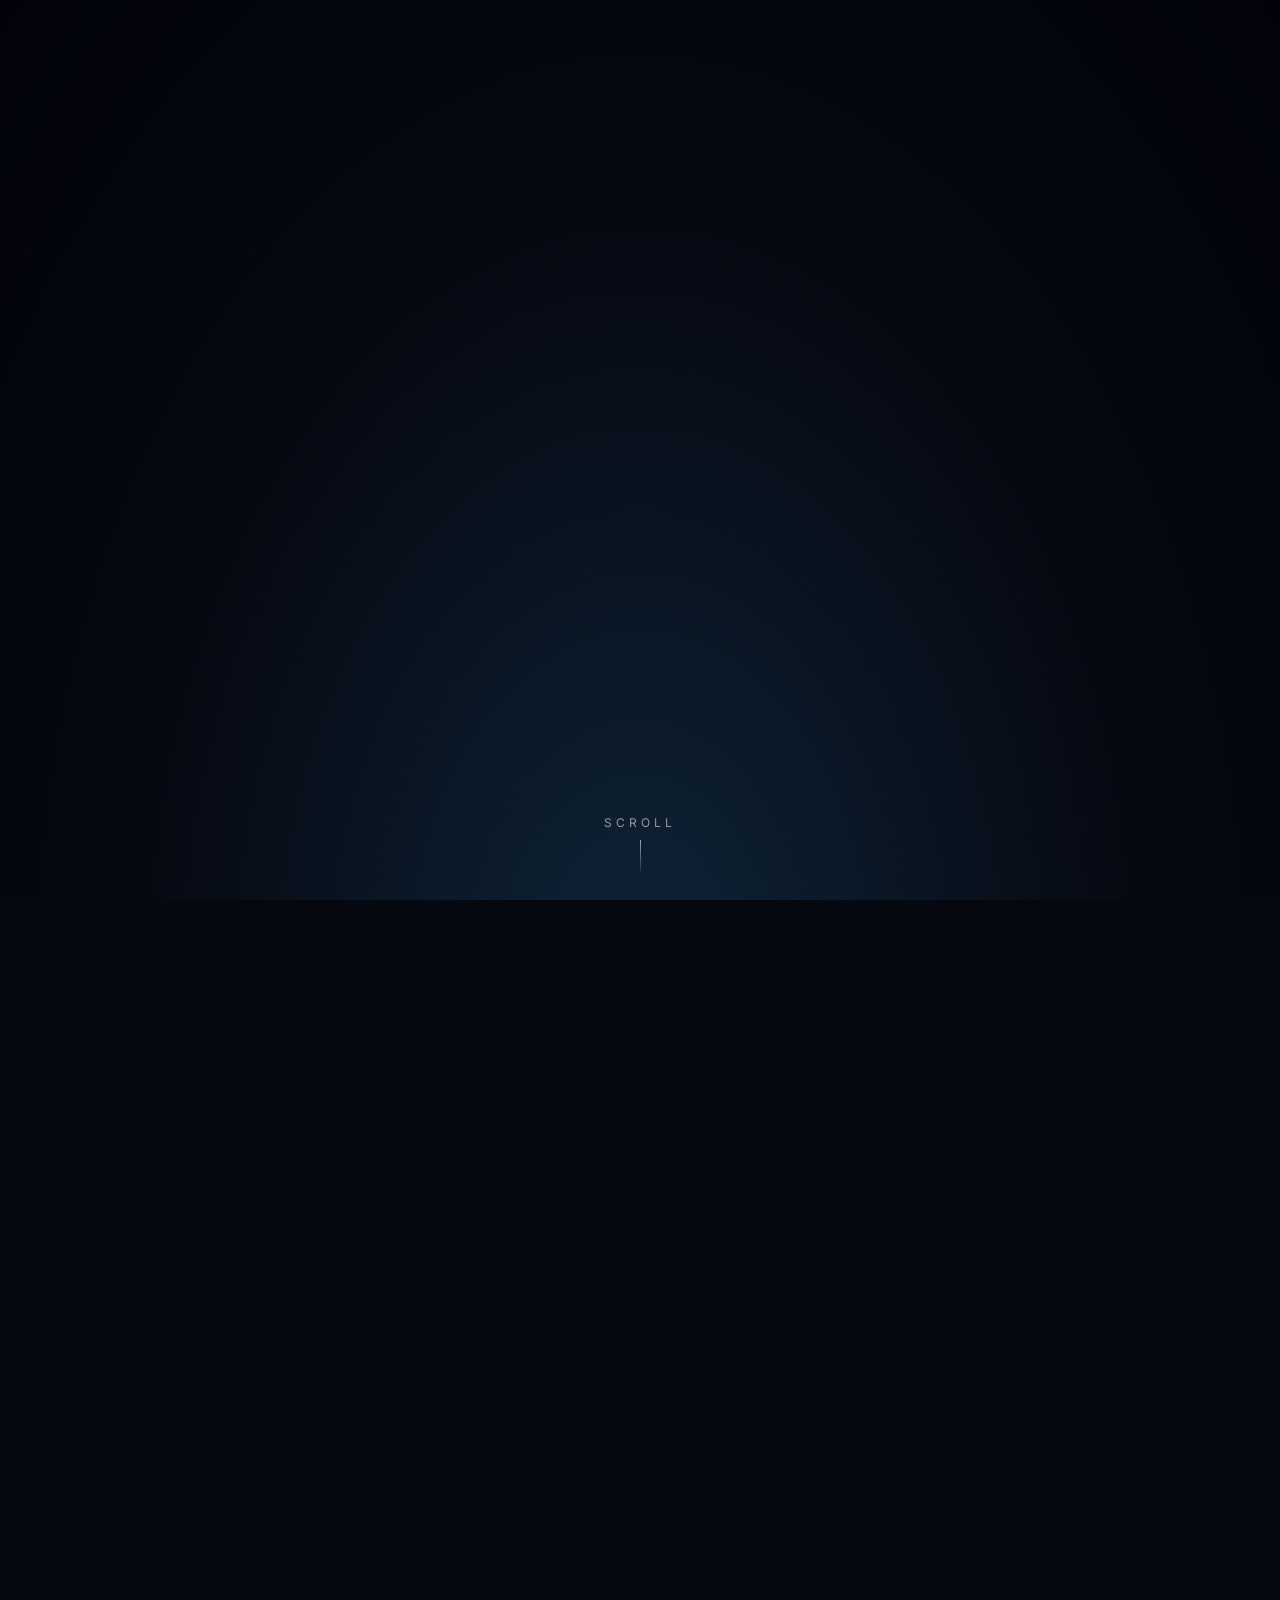
==== commit d2b45a70: "Christmas night scroll scene: snowy village built up by scroll progress Page scroll drives a fixed s" ====
--- a/index.html
+++ b/index.html
@@ -2,667 +2,476 @@
 <html lang="it">
 <head>
   <meta charset="UTF-8" />
-  <meta name="viewport" content="width=device-width, initial-scale=1.0, user-scalable=no" />
-  <title>Rêverie · quattro movimenti</title>
+  <meta name="viewport" content="width=device-width, initial-scale=1.0" />
+  <title>Notte di Natale · scroll</title>
   <link rel="preconnect" href="https://fonts.googleapis.com">
   <link rel="preconnect" href="https://fonts.gstatic.com" crossorigin>
-  <link href="https://fonts.googleapis.com/css2?family=Cormorant+Garamond:ital,wght@0,300;0,500;1,300&family=Inter:wght@200;300;400&display=swap" rel="stylesheet">
+  <link href="https://fonts.googleapis.com/css2?family=Great+Vibes&family=Inter:wght@300;400&display=swap" rel="stylesheet">
   <style>
     *, *::before, *::after { margin: 0; padding: 0; box-sizing: border-box; }
 
-    html, body {
-      width: 100%;
-      height: 100%;
-      overflow: hidden;
+    html { scroll-behavior: smooth; }
+
+    body {
+      height: 600vh;
+      background: #05080f;
+      font-family: 'Inter', sans-serif;
+      color: #f5f5fa;
       overscroll-behavior: none;
-      touch-action: none;
-      background: #06060c;
-      color: #f0f0f8;
-      font-family: 'Inter', sans-serif;
-      cursor: none;
-    }
-
-    canvas {
+    }
+
+    /* il "palco" è fisso: la pagina scrolla, ma la scena resta in vista
+       e si anima in base alla progressione dello scroll */
+    .stage {
       position: fixed;
       inset: 0;
+      overflow: hidden;
+      background:
+        radial-gradient(ellipse at 50% 110%, #0e2438 0%, #060912 55%, #02030a 100%);
+    }
+
+    /* stelle */
+    .stars {
+      position: absolute; inset: 0;
+      background-image:
+        radial-gradient(1px 1px at 12% 18%, #fff, transparent 60%),
+        radial-gradient(1px 1px at 25% 9%, #cfe6ff, transparent 60%),
+        radial-gradient(1.5px 1.5px at 40% 22%, #fff, transparent 60%),
+        radial-gradient(1px 1px at 58% 12%, #aac6ff, transparent 60%),
+        radial-gradient(1px 1px at 71% 25%, #fff, transparent 60%),
+        radial-gradient(1.5px 1.5px at 83% 8%, #fff, transparent 60%),
+        radial-gradient(1px 1px at 92% 30%, #cfe6ff, transparent 60%),
+        radial-gradient(1px 1px at 6% 35%, #fff, transparent 60%),
+        radial-gradient(1px 1px at 33% 38%, #fff, transparent 60%),
+        radial-gradient(1px 1px at 48% 5%, #fff, transparent 60%),
+        radial-gradient(1px 1px at 64% 32%, #fff, transparent 60%);
+      opacity: 0;
+      animation: twinkle 4s ease-in-out infinite;
+    }
+
+    @keyframes twinkle {
+      0%, 100% { filter: brightness(1); }
+      50%      { filter: brightness(1.6); }
+    }
+
+    /* luna */
+    .moon {
+      position: absolute;
+      top: 12%;
+      right: 14%;
+      width: 110px; height: 110px;
+      border-radius: 50%;
+      background: radial-gradient(circle at 35% 35%, #fff8e0 0%, #ecd58a 60%, #b89a4a 100%);
+      box-shadow: 0 0 60px rgba(255, 240, 180, 0.35), 0 0 120px rgba(255, 220, 150, 0.18);
+      opacity: 0;
+      transform: scale(0.6);
+    }
+
+    /* terreno innevato */
+    .ground {
+      position: absolute;
+      bottom: -40px;
+      left: -10%;
+      width: 120%;
+      height: 38%;
+      background:
+        radial-gradient(ellipse at 50% 0%, #f4f7ff 0%, #d7dfee 60%, #aab6cb 100%);
+      border-top-left-radius: 50% 80px;
+      border-top-right-radius: 50% 110px;
+      transform: translateY(100%);
+      box-shadow: 0 -20px 60px rgba(255,255,255,0.05) inset;
+    }
+
+    /* colline lontane */
+    .hill {
+      position: absolute;
+      bottom: 28%;
+      width: 60%;
+      height: 18%;
+      background: linear-gradient(180deg, #1a2c44 0%, #0c1726 100%);
+      border-radius: 50% 50% 0 0 / 100% 100% 0 0;
+      opacity: 0;
+    }
+    .hill.left  { left: -10%; }
+    .hill.right { right: -15%; width: 65%; height: 22%; bottom: 28%; }
+
+    /* albero */
+    .tree {
+      position: absolute;
+      bottom: 12%;
+      left: 50%;
+      transform: translateX(-50%) scale(0);
+      transform-origin: 50% 100%;
+      width: 260px;
+      height: 380px;
+    }
+    .tree .trunk {
+      position: absolute;
+      bottom: 0;
+      left: 50%;
+      transform: translateX(-50%);
+      width: 36px; height: 50px;
+      background: linear-gradient(180deg, #5a3a20, #2e1b0d);
+      border-radius: 4px;
+    }
+    .tree .layer {
+      position: absolute;
+      left: 50%;
+      transform: translateX(-50%);
+      width: 0; height: 0;
+      border-left: solid transparent;
+      border-right: solid transparent;
+      border-bottom: solid #1f5a2e;
+      filter: drop-shadow(0 6px 12px rgba(0,0,0,0.4));
+    }
+    .tree .l1 { bottom: 230px; border-left-width: 70px;  border-right-width: 70px;  border-bottom-width: 110px; border-bottom-color: #1c5028; }
+    .tree .l2 { bottom: 150px; border-left-width: 95px;  border-right-width: 95px;  border-bottom-width: 130px; border-bottom-color: #1f5a2e; }
+    .tree .l3 { bottom:  50px; border-left-width: 125px; border-right-width: 125px; border-bottom-width: 150px; border-bottom-color: #235f33; }
+
+    /* baubles & lights */
+    .bauble {
+      position: absolute;
+      width: 14px; height: 14px;
+      border-radius: 50%;
+      opacity: 0;
+      transform: scale(0);
+      box-shadow: 0 0 8px rgba(255,255,255,0.3);
+    }
+    .light {
+      position: absolute;
+      width: 8px; height: 8px;
+      border-radius: 50%;
+      opacity: 0;
+    }
+
+    /* stella in cima */
+    .star {
+      position: absolute;
+      bottom: 360px;
+      left: 50%;
+      transform: translate(-50%, -50%) scale(0) rotate(0deg);
+      width: 36px; height: 36px;
+      background: #ffe27a;
+      clip-path: polygon(
+        50% 0%, 61% 35%, 98% 35%, 68% 57%,
+        79% 91%, 50% 70%, 21% 91%, 32% 57%,
+        2% 35%, 39% 35%
+      );
+      box-shadow: 0 0 25px #ffd766, 0 0 60px #ffae2a;
+    }
+
+    /* fiocchi di neve */
+    .snow {
+      position: absolute; inset: 0;
+      pointer-events: none;
+      opacity: 0;
+    }
+    .flake {
+      position: absolute;
+      top: -10px;
+      color: #fff;
+      font-size: 14px;
+      opacity: 0.85;
+      will-change: transform;
+      animation: fall linear infinite;
+      text-shadow: 0 0 4px rgba(255,255,255,0.6);
+    }
+    @keyframes fall {
+      0%   { transform: translate3d(0, -10vh, 0) rotate(0deg); }
+      100% { transform: translate3d(20px, 110vh, 0) rotate(360deg); }
+    }
+
+    /* slitta */
+    .sleigh {
+      position: absolute;
+      top: 22%;
+      left: -25%;
+      font-size: 56px;
+      filter: drop-shadow(0 6px 14px rgba(0,0,0,0.5));
+      transform: translateX(0);
+      opacity: 0;
+    }
+
+    /* casetta */
+    .house {
+      position: absolute;
+      bottom: 14%;
+      left: 14%;
+      width: 130px; height: 100px;
+      opacity: 0;
+      transform: translateY(20px);
+    }
+    .house .body {
+      position: absolute;
+      bottom: 0; left: 0;
+      width: 130px; height: 70px;
+      background: linear-gradient(180deg, #b15a3c 0%, #7a3a26 100%);
+      border-radius: 4px;
+    }
+    .house .roof {
+      position: absolute;
+      top: 0; left: -10px;
+      width: 0; height: 0;
+      border-left: 75px solid transparent;
+      border-right: 75px solid transparent;
+      border-bottom: 50px solid #f4f7ff;
+    }
+    .house .window {
+      position: absolute;
+      bottom: 22px; left: 50%;
+      transform: translateX(-50%);
+      width: 28px; height: 28px;
+      background: #ffd66b;
+      border-radius: 4px;
+      box-shadow: 0 0 18px rgba(255, 200, 100, 0.7);
+    }
+    .house .chimney {
+      position: absolute;
+      top: 0; right: 18px;
+      width: 16px; height: 32px;
+      background: #4a2418;
+    }
+
+    /* messaggio finale */
+    .greet {
+      position: absolute;
+      left: 50%; top: 18%;
+      transform: translate(-50%, 0) scale(0.9);
+      font-family: 'Great Vibes', cursive;
+      font-size: clamp(48px, 9vw, 120px);
+      color: #fff;
+      letter-spacing: 1px;
+      opacity: 0;
+      text-shadow: 0 0 20px rgba(255,210,150,0.6), 0 4px 30px rgba(0,0,0,0.5);
+      white-space: nowrap;
+    }
+
+    /* hint scroll */
+    .hint {
+      position: fixed;
+      bottom: 24px; left: 50%;
+      transform: translateX(-50%);
+      font-size: 12px; letter-spacing: 4px;
+      color: rgba(255,255,255,0.55);
+      text-transform: uppercase;
+      transition: opacity 0.4s ease;
+      pointer-events: none;
+      z-index: 10;
+    }
+    .hint::after {
+      content: "";
       display: block;
-    }
-
-    /* Custom cursor */
-    .cursor {
+      width: 1px; height: 36px;
+      margin: 10px auto 0;
+      background: linear-gradient(180deg, rgba(255,255,255,0.6), transparent);
+      animation: pulse 1.6s ease-in-out infinite;
+    }
+    @keyframes pulse {
+      0%,100% { transform: translateY(0); opacity: 0.4; }
+      50%     { transform: translateY(8px); opacity: 1; }
+    }
+
+    /* progress bar */
+    .progress {
       position: fixed;
       top: 0; left: 0;
-      width: 14px; height: 14px;
-      border: 1px solid rgba(255, 255, 255, 0.6);
-      border-radius: 50%;
-      pointer-events: none;
-      transform: translate(-50%, -50%);
-      transition: width 0.25s, height 0.25s, border-color 0.25s;
-      mix-blend-mode: difference;
-      z-index: 100;
-    }
-    .cursor::after {
-      content: "";
-      position: absolute;
-      top: 50%; left: 50%;
-      width: 2px; height: 2px;
-      background: #fff;
-      border-radius: 50%;
-      transform: translate(-50%, -50%);
-    }
-
-    /* Overlays */
-    .overlay {
-      position: fixed;
-      inset: 0;
-      pointer-events: none;
-      z-index: 10;
-    }
-
-    /* Intro */
-    .intro {
-      display: flex;
-      flex-direction: column;
-      align-items: center;
-      justify-content: center;
-      text-align: center;
-      padding: 2rem;
-      transition: opacity 0.8s ease, transform 0.8s ease;
-    }
-
-    .intro .eyebrow {
-      font-size: 0.7rem;
-      letter-spacing: 0.7em;
-      text-transform: uppercase;
-      opacity: 0.5;
-      margin-bottom: 2rem;
-      padding-left: 0.7em;
-    }
-
-    .intro h1 {
-      font-family: 'Cormorant Garamond', serif;
-      font-weight: 300;
-      font-size: clamp(3.5rem, 11vw, 8rem);
-      letter-spacing: 0.02em;
-      line-height: 1;
-      margin-bottom: 1.5rem;
-    }
-
-    .intro .sub {
-      font-family: 'Cormorant Garamond', serif;
-      font-style: italic;
-      font-weight: 300;
-      font-size: clamp(1rem, 2vw, 1.4rem);
-      opacity: 0.7;
-      max-width: 480px;
-    }
-
-    /* Movement labels */
-    .movement {
-      position: fixed;
-      top: 50%;
-      left: 50%;
-      transform: translate(-50%, -50%);
-      text-align: center;
-      pointer-events: none;
-      z-index: 8;
-    }
-
-    .movement .roman {
-      font-family: 'Cormorant Garamond', serif;
-      font-size: 0.75rem;
-      letter-spacing: 0.6em;
-      opacity: 0.55;
-      margin-bottom: 1rem;
-      padding-left: 0.6em;
-    }
-
-    .movement .title {
-      font-family: 'Cormorant Garamond', serif;
-      font-weight: 300;
-      font-style: italic;
-      font-size: clamp(3rem, 9vw, 7rem);
-      letter-spacing: 0.02em;
-      line-height: 1;
-      white-space: nowrap;
-    }
-
-    .movement {
-      opacity: 0;
-      transition: opacity 0.6s ease;
-    }
-
-    /* Bottom credits */
-    .credits {
-      position: fixed;
-      bottom: 24px;
-      left: 0; right: 0;
-      display: flex;
-      justify-content: space-between;
-      padding: 0 32px;
-      font-size: 0.65rem;
-      letter-spacing: 0.35em;
-      text-transform: uppercase;
-      opacity: 0.5;
-      z-index: 20;
-      pointer-events: none;
-    }
-
-    /* Side progress — elegant vertical line */
-    .progress-rail {
-      position: fixed;
-      top: 50%;
-      right: 24px;
-      transform: translateY(-50%);
-      width: 1px;
-      height: 180px;
-      background: rgba(255, 255, 255, 0.1);
-      z-index: 30;
-    }
-
-    .progress-rail::after {
-      content: "";
-      position: absolute;
-      left: -1px;
-      top: 0;
-      width: 3px;
-      height: var(--p, 0%);
-      background: linear-gradient(to bottom, #fff, rgba(255,255,255,0.4));
-      box-shadow: 0 0 10px rgba(255, 255, 255, 0.6);
-    }
-
-    .progress-dots {
-      position: fixed;
-      top: 50%;
-      right: 14px;
-      transform: translateY(-50%);
-      display: flex;
-      flex-direction: column;
-      gap: 58px;
-      z-index: 30;
-      pointer-events: none;
-    }
-
-    .dot {
-      width: 5px; height: 5px;
-      border-radius: 50%;
-      background: rgba(255, 255, 255, 0.15);
-      border: 1px solid transparent;
-      margin-left: 8px;
-      transition: background 0.4s, transform 0.4s;
-    }
-    .dot.active {
-      background: #fff;
-      transform: scale(1.6);
-    }
-
-    /* Hint */
-    .hint {
-      position: fixed;
-      bottom: 60px;
-      left: 50%;
-      transform: translateX(-50%);
-      font-size: 0.7rem;
-      letter-spacing: 0.4em;
-      text-transform: uppercase;
-      opacity: 0.4;
-      transition: opacity 0.6s;
-      pointer-events: none;
-      z-index: 20;
-    }
-    .hint.hidden { opacity: 0; }
-
-    .hint::after {
-      content: "↓";
-      display: inline-block;
-      margin-left: 0.8em;
-      animation: drift 2s ease-in-out infinite;
-    }
-
-    @keyframes drift {
-      0%, 100% { transform: translateY(0); opacity: 0.6; }
-      50%      { transform: translateY(4px); opacity: 1; }
-    }
-
-    .restart {
-      position: fixed;
-      top: 24px;
-      right: 40px;
-      padding: 10px 20px;
-      background: transparent;
-      border: 1px solid rgba(255, 255, 255, 0.3);
-      color: #fff;
-      font-family: 'Inter', sans-serif;
-      font-size: 0.65rem;
-      letter-spacing: 0.35em;
-      text-transform: uppercase;
-      cursor: none;
-      opacity: 0;
-      transition: opacity 0.6s, background 0.3s;
-      z-index: 40;
-      pointer-events: none;
-    }
-    .restart.visible {
-      opacity: 1;
-      pointer-events: auto;
-    }
-    .restart:hover { background: rgba(255, 255, 255, 0.08); }
-
-    .intro.hidden { opacity: 0; transform: scale(0.98); }
+      height: 2px;
+      width: 0%;
+      background: linear-gradient(90deg, #c0392b, #ffd66b, #2e8b57);
+      z-index: 11;
+    }
   </style>
 </head>
 <body>
 
-  <canvas id="canvas"></canvas>
-
-  <div class="cursor" id="cursor"></div>
-
-  <div class="overlay">
-    <div class="intro" id="intro">
-      <div class="eyebrow">Opus 01</div>
-      <h1>Rêverie</h1>
-      <div class="sub">un'esperienza astratta in quattro movimenti</div>
+  <div class="progress" id="progress"></div>
+  <div class="hint" id="hint">scroll</div>
+
+  <div class="stage">
+    <div class="stars" id="stars"></div>
+    <div class="moon" id="moon"></div>
+
+    <div class="hill left"  id="hillL"></div>
+    <div class="hill right" id="hillR"></div>
+
+    <div class="snow" id="snow"></div>
+
+    <div class="sleigh" id="sleigh">🎅🛷</div>
+
+    <div class="ground" id="ground"></div>
+
+    <div class="house" id="house">
+      <div class="roof"></div>
+      <div class="chimney"></div>
+      <div class="body"></div>
+      <div class="window"></div>
     </div>
 
-    <div class="movement" id="mov1">
-      <div class="roman">I</div>
-      <div class="title">Origine</div>
+    <div class="tree" id="tree">
+      <div class="layer l3"></div>
+      <div class="layer l2"></div>
+      <div class="layer l1"></div>
+      <div class="trunk"></div>
+      <div class="star" id="star"></div>
     </div>
-    <div class="movement" id="mov2">
-      <div class="roman">II</div>
-      <div class="title">Risveglio</div>
-    </div>
-    <div class="movement" id="mov3">
-      <div class="roman">III</div>
-      <div class="title">Tempesta</div>
-    </div>
-    <div class="movement" id="mov4">
-      <div class="roman">IV</div>
-      <div class="title">Armonia</div>
-    </div>
+
+    <div class="greet" id="greet">Buon Natale</div>
   </div>
 
-  <div class="progress-rail" id="progressRail"></div>
-  <div class="progress-dots" id="progressDots">
-    <div class="dot"></div>
-    <div class="dot"></div>
-    <div class="dot"></div>
-    <div class="dot"></div>
-  </div>
-
-  <div class="credits">
-    <span>Rêverie</span>
-    <span>Opus 01</span>
-  </div>
-
-  <div class="hint" id="hint">Scorri per iniziare</div>
-  <button class="restart" id="restart">Ricomincia</button>
-
-  <script>
-    /* =========================================================
-       Rêverie — a generative abstract scroll-driven visual piece
-       ========================================================= */
-
-    const canvas = document.getElementById('canvas');
-    const ctx    = canvas.getContext('2d');
-
-    let W, H, CX, CY, DPR;
-
-    function resize() {
-      DPR = Math.min(window.devicePixelRatio || 1, 2);
-      W = window.innerWidth;
-      H = window.innerHeight;
-      CX = W / 2;
-      CY = H / 2;
-      canvas.width  = W * DPR;
-      canvas.height = H * DPR;
-      canvas.style.width  = W + 'px';
-      canvas.style.height = H + 'px';
-      ctx.setTransform(DPR, 0, 0, DPR, 0, 0);
-    }
-    window.addEventListener('resize', resize);
-    resize();
-
-    /* ---------- Utilities ---------- */
-    const TAU = Math.PI * 2;
-    const clamp = (v, a, b) => Math.max(a, Math.min(b, v));
-    const range = (p, s, e) => clamp((p - s) / (e - s), 0, 1);
-    const lerp  = (a, b, t) => a + (b - a) * t;
-
-    function hsla(h, s, l, a) {
-      return `hsla(${h},${s}%,${l}%,${a})`;
-    }
-
-    /* Layered sinusoidal noise — cheap, smooth, and organic */
-    function flowNoise(x, y, t) {
-      const s = 0.0025;
-      return (
-        Math.sin(x * s + t * 0.6) * Math.cos(y * s - t * 0.4) +
-        Math.sin((x + y) * s * 0.6 + t * 0.8) * 0.6 +
-        Math.cos((x - y) * s * 1.3 + t * 0.3) * 0.4
-      );
-    }
-
-    /* ---------- Color palettes per movement ---------- */
-    const palettes = [
-      { hue: 230, hue2: 270, sat: 70, name: 'origine'  },
-      { hue: 190, hue2: 160, sat: 75, name: 'risveglio'},
-      { hue:  10, hue2: 330, sat: 90, name: 'tempesta' },
-      { hue:  45, hue2:  15, sat: 60, name: 'armonia'  }
-    ];
-
-    function paletteAt(p) {
-      const seg = clamp(p * 3, 0, 2.9999);
-      const i   = Math.floor(seg);
-      const t   = seg - i;
-      const a = palettes[i];
-      const b = palettes[Math.min(i + 1, 3)];
-      return {
-        hue:  lerp(a.hue,  b.hue,  t),
-        hue2: lerp(a.hue2, b.hue2, t),
-        sat:  lerp(a.sat,  b.sat,  t)
-      };
-    }
-
-    /* ---------- Particles ---------- */
-    const PARTICLE_COUNT = Math.min(2200, Math.floor(W * H / 700));
-    const particles = [];
-
-    class Particle {
-      constructor() { this.reset(true); }
-
-      reset(initial = false) {
-        this.x  = Math.random() * W;
-        this.y  = Math.random() * H;
-        this.px = this.x;
-        this.py = this.y;
-        this.vx = 0;
-        this.vy = 0;
-        this.life    = initial ? Math.random() * 180 : 0;
-        this.maxLife = 180 + Math.random() * 220;
-        this.seed    = Math.random();
-      }
-
-      update(p, mx, my, t) {
-        /* Flow field angle scales and shifts per movement */
-        const fieldScale = 2 + p * 4;
-        const angle = flowNoise(this.x, this.y, t * (0.3 + p * 0.9)) * Math.PI * fieldScale;
-
-        const speed = 0.4 + p * 1.3;
-        this.vx += Math.cos(angle) * speed * 0.25;
-        this.vy += Math.sin(angle) * speed * 0.25;
-
-        /* Radial pull toward center — strong at origin, relaxed later */
-        const dx = CX - this.x;
-        const dy = CY - this.y;
-        const d  = Math.hypot(dx, dy) + 1;
-        const pull = (0.025 * (1 - p * 0.6)) - 0.004 * p;
-        this.vx += (dx / d) * pull;
-        this.vy += (dy / d) * pull;
-
-        /* Orbital swirl — increases in tempesta, resolves in armonia */
-        const swirl = (0.015 + p * 0.08) * (p < 0.85 ? 1 : 1 - (p - 0.85) * 4);
-        this.vx += (-dy / d) * swirl;
-        this.vy += ( dx / d) * swirl;
-
-        /* Mouse interaction — attractor early, repulsor in tempesta */
-        if (mx !== null) {
-          const mdx = mx - this.x;
-          const mdy = my - this.y;
-          const md2 = mdx * mdx + mdy * mdy;
-          if (md2 < 40000) {
-            const mdist = Math.sqrt(md2) + 1;
-            const dir   = (p > 0.55 && p < 0.8) ? -1 : 1;
-            const force = (1 - mdist / 200) * 0.9 * dir;
-            this.vx += (mdx / mdist) * force;
-            this.vy += (mdy / mdist) * force;
-          }
-        }
-
-        /* Damping */
-        const damp = 0.92 - p * 0.04;
-        this.vx *= damp;
-        this.vy *= damp;
-
-        this.px = this.x;
-        this.py = this.y;
-        this.x += this.vx;
-        this.y += this.vy;
-
-        this.life++;
-        if (
-          this.life > this.maxLife ||
-          this.x < -20 || this.x > W + 20 ||
-          this.y < -20 || this.y > H + 20
-        ) {
-          this.reset();
-        }
-      }
-
-      draw(pal, p) {
-        const lifeT  = 1 - this.life / this.maxLife;
-        const alpha  = Math.sin(lifeT * Math.PI) * (0.35 + p * 0.25);
-        const hueMix = lerp(pal.hue, pal.hue2, this.seed);
-        const light  = 55 + this.seed * 20;
-
-        ctx.strokeStyle = hsla(hueMix, pal.sat, light, alpha);
-        ctx.lineWidth   = 0.8 + this.seed * 0.9;
-        ctx.beginPath();
-        ctx.moveTo(this.px, this.py);
-        ctx.lineTo(this.x,  this.y);
-        ctx.stroke();
-      }
-    }
-
-    for (let i = 0; i < PARTICLE_COUNT; i++) particles.push(new Particle());
-
-    /* ---------- Central morphing form ---------- */
-    function drawForm(p, t, pal) {
-      const phaseBreath = Math.sin(t * 0.8) * 0.5 + 0.5;
-      const baseR = Math.min(W, H) * (0.06 + p * 0.22);
-      const points = 3 + Math.floor(p * 9);            /* 3 → 12 vertices */
-      const spike  = 0.1 + Math.abs(Math.sin(p * Math.PI * 1.5)) * 0.6;
-      const rot    = t * (0.2 + p * 0.6);
-
-      ctx.save();
-      ctx.globalCompositeOperation = 'lighter';
-      ctx.translate(CX, CY);
-      ctx.rotate(rot);
-
-      for (let layer = 0; layer < 3; layer++) {
-        const layerScale = 1 + layer * 0.25;
-        const alpha = (0.12 - layer * 0.03) * (0.7 + phaseBreath * 0.3);
-        ctx.beginPath();
-        for (let i = 0; i <= points; i++) {
-          const a = (i / points) * TAU;
-          const s = 1 + Math.sin(a * points + t * 1.5) * spike;
-          const r = baseR * layerScale * s * (0.9 + phaseBreath * 0.2);
-          const x = Math.cos(a) * r;
-          const y = Math.sin(a) * r;
-          if (i === 0) ctx.moveTo(x, y);
-          else         ctx.lineTo(x, y);
-        }
-        ctx.closePath();
-
-        const grad = ctx.createRadialGradient(0, 0, 0, 0, 0, baseR * layerScale * 1.5);
-        grad.addColorStop(0, hsla(pal.hue,  pal.sat, 65, alpha * 2));
-        grad.addColorStop(1, hsla(pal.hue2, pal.sat, 45, 0));
-        ctx.fillStyle = grad;
-        ctx.fill();
-      }
-
-      /* Core ring */
-      ctx.lineWidth = 1.2;
-      ctx.strokeStyle = hsla(pal.hue, pal.sat, 80, 0.6 + phaseBreath * 0.25);
-      ctx.beginPath();
-      for (let i = 0; i <= points; i++) {
-        const a = (i / points) * TAU;
-        const s = 1 + Math.sin(a * points + t * 1.5) * spike;
-        const r = baseR * s;
-        const x = Math.cos(a) * r;
-        const y = Math.sin(a) * r;
-        if (i === 0) ctx.moveTo(x, y);
-        else         ctx.lineTo(x, y);
-      }
-      ctx.closePath();
-      ctx.stroke();
-
-      /* Center point */
-      ctx.fillStyle = hsla(pal.hue, pal.sat, 95, 0.9);
-      ctx.beginPath();
-      ctx.arc(0, 0, 3 + phaseBreath * 2, 0, TAU);
-      ctx.fill();
-
-      ctx.restore();
-    }
-
-    /* ---------- Vignette ---------- */
-    function drawVignette() {
-      const g = ctx.createRadialGradient(CX, CY, Math.min(W, H) * 0.25, CX, CY, Math.max(W, H) * 0.75);
-      g.addColorStop(0, 'rgba(0,0,0,0)');
-      g.addColorStop(1, 'rgba(0,0,0,0.55)');
-      ctx.fillStyle = g;
-      ctx.fillRect(0, 0, W, H);
-    }
-
-    /* ---------- Scroll progress (virtual) ---------- */
-    let target  = 0;
-    let current = 0;
-    let mouseX  = null;
-    let mouseY  = null;
-    let smoothMX = null;
-    let smoothMY = null;
-
-    const intro        = document.getElementById('intro');
-    const hint         = document.getElementById('hint');
-    const restartBtn   = document.getElementById('restart');
-    const progressRail = document.getElementById('progressRail');
-    const dots         = document.querySelectorAll('#progressDots .dot');
-    const movements    = [
-      document.getElementById('mov1'),
-      document.getElementById('mov2'),
-      document.getElementById('mov3'),
-      document.getElementById('mov4')
-    ];
-    const cursor = document.getElementById('cursor');
-
-    function updateOverlay(p) {
-      intro.classList.toggle('hidden', p > 0.02);
-      hint.classList.toggle('hidden', p > 0.02);
-      restartBtn.classList.toggle('visible', p > 0.97);
-
-      progressRail.style.setProperty('--p', (p * 100) + '%');
-
-      /* Movement labels: show near each quadrant's midpoint */
-      const centers = [0.12, 0.38, 0.62, 0.88];
-      movements.forEach((el, i) => {
-        const dist = Math.abs(p - centers[i]);
-        const vis  = dist < 0.09 ? 1 - dist / 0.09 : 0;
-        el.style.opacity = vis.toFixed(3);
-        const ty = (1 - vis) * 20;
-        el.style.transform = `translate(-50%, calc(-50% + ${ty}px))`;
-      });
-
-      const active = Math.min(3, Math.floor(p * 4));
-      dots.forEach((d, i) => d.classList.toggle('active', i === active));
-    }
-
-    /* ---------- Main loop ---------- */
-    let t0 = performance.now();
-    function frame(now) {
-      const t = (now - t0) * 0.001;
-
-      /* Smooth progress */
-      current += (target - current) * 0.06;
-
-      /* Smooth mouse for organic feel */
-      if (mouseX !== null) {
-        if (smoothMX === null) { smoothMX = mouseX; smoothMY = mouseY; }
-        smoothMX += (mouseX - smoothMX) * 0.15;
-        smoothMY += (mouseY - smoothMY) * 0.15;
-      }
-
-      /* Fade previous frame for motion trails */
-      const fadeAlpha = 0.06 + current * 0.04;
-      ctx.fillStyle = `rgba(6, 6, 12, ${fadeAlpha})`;
-      ctx.fillRect(0, 0, W, H);
-
-      const pal = paletteAt(current);
-
-      ctx.globalCompositeOperation = 'lighter';
-      for (let i = 0; i < particles.length; i++) {
-        const pt = particles[i];
-        pt.update(current, smoothMX, smoothMY, t);
-        pt.draw(pal, current);
-      }
-      ctx.globalCompositeOperation = 'source-over';
-
-      drawForm(current, t, pal);
-      drawVignette();
-
-      updateOverlay(current);
-
-      requestAnimationFrame(frame);
-    }
+<script>
+(() => {
+  const tree    = document.getElementById('tree');
+  const star    = document.getElementById('star');
+  const stars   = document.getElementById('stars');
+  const moon    = document.getElementById('moon');
+  const ground  = document.getElementById('ground');
+  const hillL   = document.getElementById('hillL');
+  const hillR   = document.getElementById('hillR');
+  const snow    = document.getElementById('snow');
+  const sleigh  = document.getElementById('sleigh');
+  const house   = document.getElementById('house');
+  const greet   = document.getElementById('greet');
+  const hint    = document.getElementById('hint');
+  const progress= document.getElementById('progress');
+
+  // genera fiocchi di neve
+  const flakeChars = ['❄', '❅', '❆', '✻', '·'];
+  for (let i = 0; i < 70; i++) {
+    const f = document.createElement('span');
+    f.className = 'flake';
+    f.textContent = flakeChars[Math.floor(Math.random() * flakeChars.length)];
+    f.style.left = (Math.random() * 100) + '%';
+    f.style.fontSize = (8 + Math.random() * 16) + 'px';
+    f.style.opacity = (0.4 + Math.random() * 0.6).toString();
+    const dur = 6 + Math.random() * 10;
+    f.style.animationDuration = dur + 's';
+    f.style.animationDelay = (-Math.random() * dur) + 's';
+    snow.appendChild(f);
+  }
+
+  // genera baubles e luci sull'albero in posizioni "stabili"
+  const baubleColors = ['#e74c3c', '#f1c40f', '#ecf0f1', '#9b59b6', '#3498db'];
+  const lightColors  = ['#ffeb99', '#ff8a8a', '#9be3a3', '#a3c8ff', '#ffc78a'];
+
+  // posizioni relative all'albero (260x380)
+  const baublePositions = [
+    [130, 110], [90, 145], [170, 145], [60, 180], [200, 180],
+    [110, 215], [150, 215], [85, 250], [175, 250],
+    [100, 290], [160, 290], [130, 320]
+  ];
+  const lightPositions = [
+    [70, 130], [190, 130], [50, 175], [210, 175],
+    [40, 230], [220, 230], [70, 270], [190, 270],
+    [110, 80], [150, 80]
+  ];
+
+  const baubles = baublePositions.map(([x, y], i) => {
+    const b = document.createElement('div');
+    b.className = 'bauble';
+    b.style.left = x + 'px';
+    b.style.top  = y + 'px';
+    b.style.background = baubleColors[i % baubleColors.length];
+    b.dataset.delay = (i / baublePositions.length).toFixed(3);
+    tree.appendChild(b);
+    return b;
+  });
+
+  const lights = lightPositions.map(([x, y], i) => {
+    const l = document.createElement('div');
+    l.className = 'light';
+    l.style.left = x + 'px';
+    l.style.top  = y + 'px';
+    l.style.background = lightColors[i % lightColors.length];
+    l.style.boxShadow = `0 0 12px ${lightColors[i % lightColors.length]}, 0 0 24px ${lightColors[i % lightColors.length]}`;
+    l.dataset.delay = (i / lightPositions.length).toFixed(3);
+    tree.appendChild(l);
+    return l;
+  });
+
+  // utility
+  const clamp  = (v, a=0, b=1) => Math.max(a, Math.min(b, v));
+  const map    = (v, a, b) => clamp((v - a) / (b - a));
+  const lerp   = (a, b, t) => a + (b - a) * t;
+
+  function frame() {
+    const max = document.body.scrollHeight - window.innerHeight;
+    const p   = max > 0 ? window.scrollY / max : 0;
+    progress.style.width = (p * 100) + '%';
+
+    if (p > 0.02) hint.style.opacity = '0';
+    else          hint.style.opacity = '1';
+
+    // 0.00 - 0.10 : stelle e luna appaiono
+    const tStars = map(p, 0.00, 0.10);
+    stars.style.opacity = tStars.toString();
+    moon.style.opacity  = tStars.toString();
+    moon.style.transform = `scale(${lerp(0.6, 1, tStars)})`;
+
+    // 0.05 - 0.20 : colline emergono
+    const tHills = map(p, 0.05, 0.20);
+    hillL.style.opacity = tHills.toString();
+    hillR.style.opacity = tHills.toString();
+    hillL.style.transform = `translateY(${lerp(40, 0, tHills)}px)`;
+    hillR.style.transform = `translateY(${lerp(50, 0, tHills)}px)`;
+
+    // 0.10 - 0.25 : terreno sale
+    const tGround = map(p, 0.10, 0.25);
+    ground.style.transform = `translateY(${lerp(100, 0, tGround)}%)`;
+
+    // 0.18 - 0.32 : casetta entra
+    const tHouse = map(p, 0.18, 0.32);
+    house.style.opacity   = tHouse.toString();
+    house.style.transform = `translateY(${lerp(20, 0, tHouse)}px)`;
+
+    // 0.20 - 0.40 : neve aumenta
+    snow.style.opacity = map(p, 0.20, 0.40).toString();
+
+    // 0.25 - 0.45 : albero cresce
+    const tTree = map(p, 0.25, 0.45);
+    const ease  = tTree * tTree * (3 - 2 * tTree); // smoothstep
+    tree.style.transform = `translateX(-50%) scale(${ease})`;
+
+    // 0.45 - 0.65 : decorazioni (baubles) appaiono in sequenza
+    const tDeco = map(p, 0.45, 0.65);
+    baubles.forEach(b => {
+      const delay = parseFloat(b.dataset.delay);
+      const local = clamp((tDeco - delay * 0.7) / 0.3);
+      b.style.opacity = local.toString();
+      b.style.transform = `scale(${lerp(0, 1, local)})`;
+    });
+
+    // 0.60 - 0.78 : luci si accendono
+    const tLights = map(p, 0.60, 0.78);
+    lights.forEach(l => {
+      const delay = parseFloat(l.dataset.delay);
+      const local = clamp((tLights - delay * 0.6) / 0.4);
+      // pulsazione leggera quando accese
+      const pulse = 0.6 + 0.4 * Math.sin(performance.now() / 400 + delay * 6);
+      l.style.opacity = (local * pulse).toString();
+    });
+
+    // 0.72 - 0.85 : stella sull'albero
+    const tStar = map(p, 0.72, 0.85);
+    const starEase = tStar * tStar * (3 - 2 * tStar);
+    star.style.transform =
+      `translate(-50%, -50%) scale(${lerp(0, 1, starEase)}) rotate(${lerp(-180, 0, starEase)}deg)`;
+
+    // 0.78 - 1.00 : slitta attraversa il cielo
+    const tSleigh = map(p, 0.78, 1.00);
+    const arc = -Math.sin(tSleigh * Math.PI) * 60;
+    sleigh.style.opacity   = (tSleigh > 0 && tSleigh < 1 ? 1 : 0).toString();
+    sleigh.style.transform =
+      `translate(${lerp(0, window.innerWidth * 1.5, tSleigh)}px, ${arc}px)`;
+
+    // 0.88 - 1.00 : auguri
+    const tGreet = map(p, 0.88, 1.00);
+    greet.style.opacity = tGreet.toString();
+    greet.style.transform = `translate(-50%, 0) scale(${lerp(0.9, 1, tGreet)})`;
+
     requestAnimationFrame(frame);
-
-    /* ---------- Input ---------- */
-    const WHEEL_SENS = 0.00055;
-    const TOUCH_SENS = 0.002;
-    const KEY_STEP   = 0.05;
-
-    function setTarget(v) { target = clamp(v, 0, 1); }
-
-    window.addEventListener('wheel', (e) => {
-      e.preventDefault();
-      setTarget(target + e.deltaY * WHEEL_SENS);
-    }, { passive: false });
-
-    let touchY = null;
-    window.addEventListener('touchstart', (e) => {
-      touchY = e.touches[0].clientY;
-      mouseX = e.touches[0].clientX;
-      mouseY = e.touches[0].clientY;
-    }, { passive: true });
-
-    window.addEventListener('touchmove', (e) => {
-      if (touchY === null) return;
-      e.preventDefault();
-      const y = e.touches[0].clientY;
-      setTarget(target + (touchY - y) * TOUCH_SENS);
-      touchY = y;
-      mouseX = e.touches[0].clientX;
-      mouseY = e.touches[0].clientY;
-    }, { passive: false });
-
-    window.addEventListener('touchend', () => {
-      touchY = null;
-      mouseX = mouseY = null;
-    }, { passive: true });
-
-    window.addEventListener('keydown', (e) => {
-      if (['ArrowDown', 'PageDown', ' '].includes(e.key)) { e.preventDefault(); setTarget(target + KEY_STEP); }
-      else if (['ArrowUp', 'PageUp'].includes(e.key))     { e.preventDefault(); setTarget(target - KEY_STEP); }
-      else if (e.key === 'Home')                          { setTarget(0); }
-      else if (e.key === 'End')                           { setTarget(1); }
-    });
-
-    window.addEventListener('mousemove', (e) => {
-      mouseX = e.clientX;
-      mouseY = e.clientY;
-      cursor.style.transform = `translate(${mouseX}px, ${mouseY}px) translate(-50%, -50%)`;
-    });
-
-    window.addEventListener('mouseleave', () => {
-      mouseX = mouseY = null;
-      smoothMX = smoothMY = null;
-    });
-
-    restartBtn.addEventListener('click', () => setTarget(0));
-
-    /* Prime the canvas with solid background */
-    ctx.fillStyle = '#06060c';
-    ctx.fillRect(0, 0, W, H);
-  </script>
+  }
+  requestAnimationFrame(frame);
+})();
+</script>
 </body>
 </html>
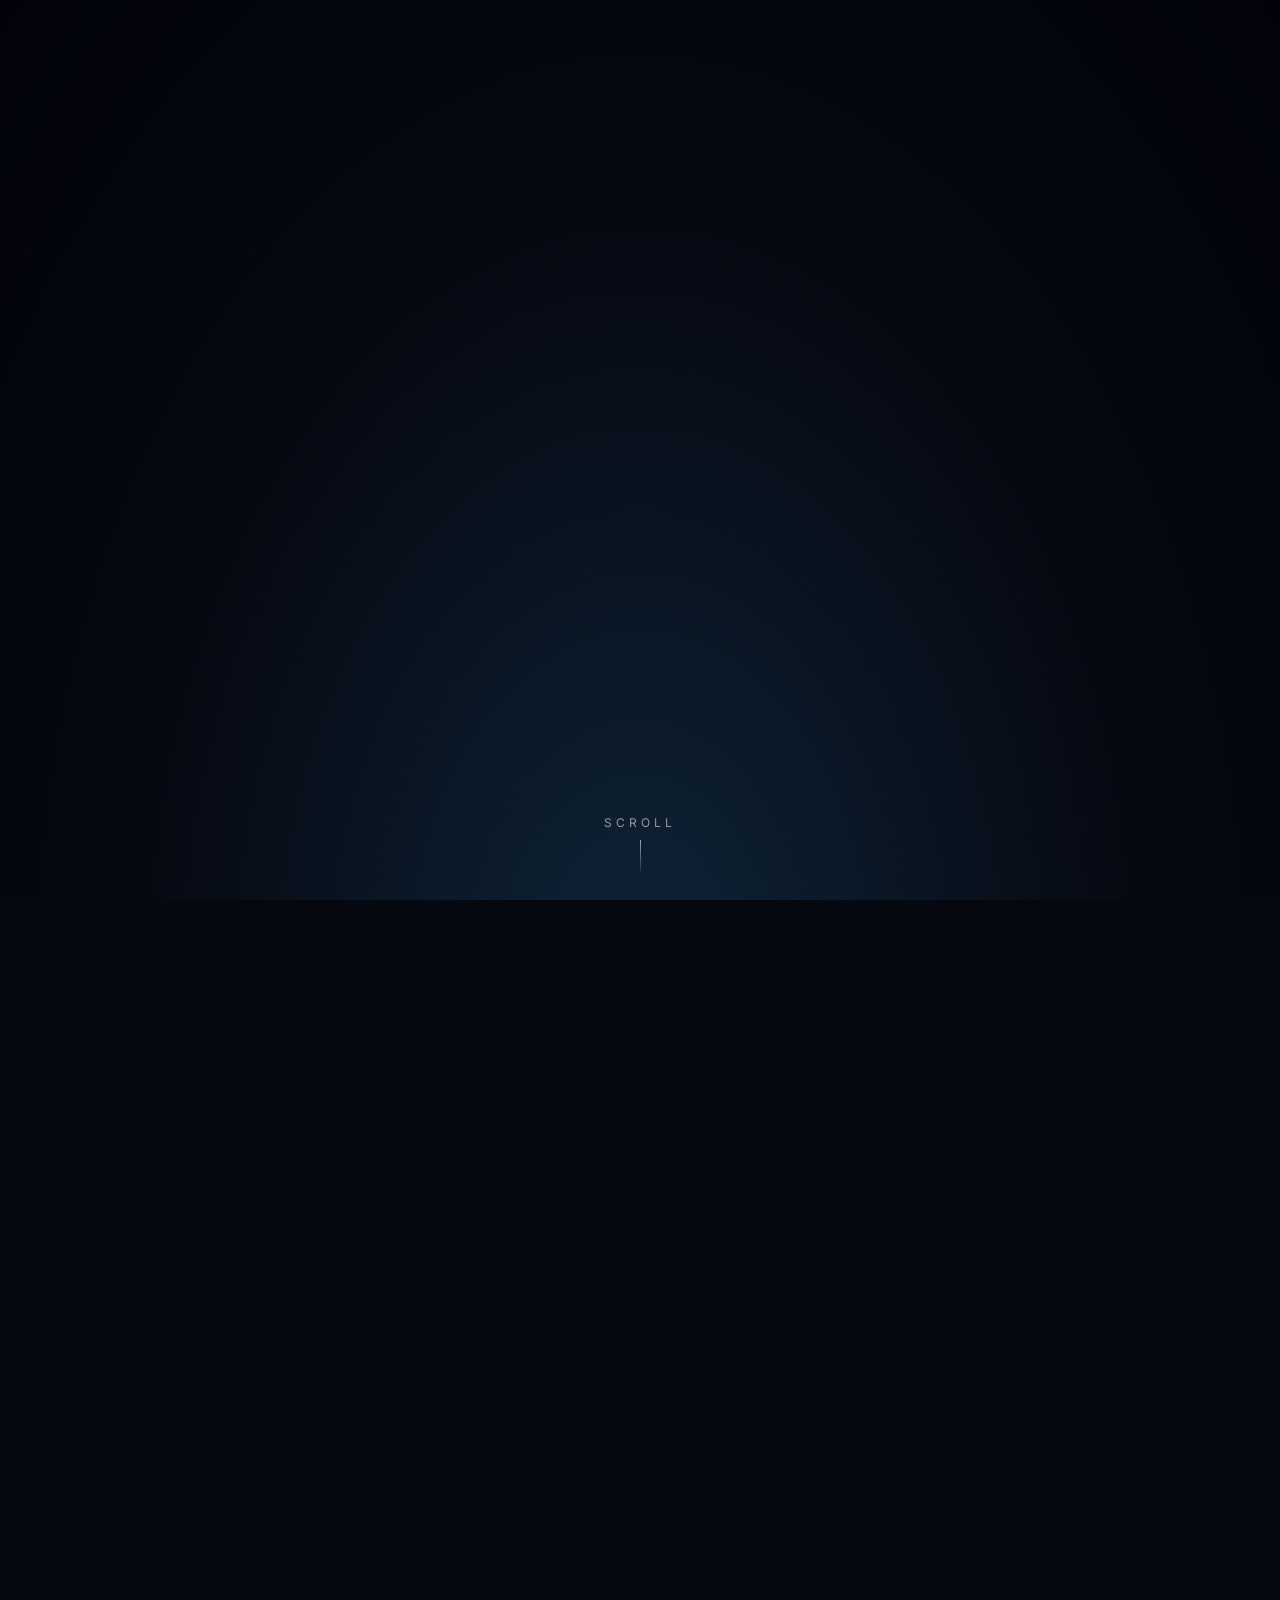
==== commit b5d1689b: "Add house entry zoom and "Verifica disponibilità" CTA After the exterior scene completes, the camera" ====
--- a/index.html
+++ b/index.html
@@ -6,28 +6,34 @@
   <title>Notte di Natale · scroll</title>
   <link rel="preconnect" href="https://fonts.googleapis.com">
   <link rel="preconnect" href="https://fonts.gstatic.com" crossorigin>
-  <link href="https://fonts.googleapis.com/css2?family=Great+Vibes&family=Inter:wght@300;400&display=swap" rel="stylesheet">
+  <link href="https://fonts.googleapis.com/css2?family=Great+Vibes&family=Inter:wght@300;400;500;600&display=swap" rel="stylesheet">
   <style>
     *, *::before, *::after { margin: 0; padding: 0; box-sizing: border-box; }
 
     html { scroll-behavior: smooth; }
 
     body {
-      height: 600vh;
+      height: 800vh;
       background: #05080f;
       font-family: 'Inter', sans-serif;
       color: #f5f5fa;
       overscroll-behavior: none;
     }
 
-    /* il "palco" è fisso: la pagina scrolla, ma la scena resta in vista
-       e si anima in base alla progressione dello scroll */
     .stage {
       position: fixed;
       inset: 0;
       overflow: hidden;
       background:
         radial-gradient(ellipse at 50% 110%, #0e2438 0%, #060912 55%, #02030a 100%);
+    }
+
+    /* contenitore esterno: tutta la scena notturna che verrà "zoomata" */
+    .exterior {
+      position: absolute;
+      inset: 0;
+      transform-origin: 20% 78%;
+      will-change: transform, opacity, filter;
     }
 
     /* stelle */
@@ -48,7 +54,6 @@
       opacity: 0;
       animation: twinkle 4s ease-in-out infinite;
     }
-
     @keyframes twinkle {
       0%, 100% { filter: brightness(1); }
       50%      { filter: brightness(1.6); }
@@ -67,7 +72,7 @@
       transform: scale(0.6);
     }
 
-    /* terreno innevato */
+    /* terreno */
     .ground {
       position: absolute;
       bottom: -40px;
@@ -79,10 +84,9 @@
       border-top-left-radius: 50% 80px;
       border-top-right-radius: 50% 110px;
       transform: translateY(100%);
-      box-shadow: 0 -20px 60px rgba(255,255,255,0.05) inset;
-    }
-
-    /* colline lontane */
+    }
+
+    /* colline */
     .hill {
       position: absolute;
       bottom: 28%;
@@ -128,7 +132,6 @@
     .tree .l2 { bottom: 150px; border-left-width: 95px;  border-right-width: 95px;  border-bottom-width: 130px; border-bottom-color: #1f5a2e; }
     .tree .l3 { bottom:  50px; border-left-width: 125px; border-right-width: 125px; border-bottom-width: 150px; border-bottom-color: #235f33; }
 
-    /* baubles & lights */
     .bauble {
       position: absolute;
       width: 14px; height: 14px;
@@ -144,7 +147,6 @@
       opacity: 0;
     }
 
-    /* stella in cima */
     .star {
       position: absolute;
       bottom: 360px;
@@ -160,7 +162,7 @@
       box-shadow: 0 0 25px #ffd766, 0 0 60px #ffae2a;
     }
 
-    /* fiocchi di neve */
+    /* neve */
     .snow {
       position: absolute; inset: 0;
       pointer-events: none;
@@ -225,6 +227,14 @@
       border-radius: 4px;
       box-shadow: 0 0 18px rgba(255, 200, 100, 0.7);
     }
+    .house .door {
+      position: absolute;
+      bottom: 0; left: 14px;
+      width: 22px; height: 36px;
+      background: linear-gradient(180deg, #4a2418 0%, #2a140b 100%);
+      border-radius: 3px 3px 0 0;
+      box-shadow: inset 0 0 0 1px rgba(255,200,120,0.15);
+    }
     .house .chimney {
       position: absolute;
       top: 0; right: 18px;
@@ -232,19 +242,181 @@
       background: #4a2418;
     }
 
-    /* messaggio finale */
-    .greet {
-      position: absolute;
-      left: 50%; top: 18%;
-      transform: translate(-50%, 0) scale(0.9);
+    /* INTERNO della casa: appare quando la "camera" entra */
+    .interior {
+      position: absolute;
+      inset: 0;
+      opacity: 0;
+      pointer-events: none;
+      background:
+        radial-gradient(ellipse at 50% 65%, #f4b86a 0%, #c97632 30%, #5a2a14 70%, #1a0a05 100%);
+    }
+    .interior::before {
+      /* pavimento in legno */
+      content: "";
+      position: absolute;
+      left: 0; right: 0; bottom: 0;
+      height: 32%;
+      background:
+        repeating-linear-gradient(90deg,
+          #5a3520 0 60px, #6b3f26 60px 120px),
+        linear-gradient(180deg, rgba(0,0,0,0.3), rgba(0,0,0,0.6));
+      background-blend-mode: multiply;
+      box-shadow: 0 -20px 60px rgba(0,0,0,0.6) inset;
+    }
+    .interior::after {
+      /* parete con boiserie */
+      content: "";
+      position: absolute;
+      left: 0; right: 0; top: 0;
+      height: 68%;
+      background:
+        linear-gradient(180deg, rgba(0,0,0,0.4) 0%, rgba(0,0,0,0) 35%, rgba(0,0,0,0.5) 100%);
+    }
+
+    /* camino */
+    .fireplace {
+      position: absolute;
+      bottom: 10%;
+      left: 50%;
+      transform: translateX(-50%);
+      width: 240px;
+      height: 220px;
+    }
+    .fireplace .mantel {
+      position: absolute;
+      top: 0; left: -16px;
+      width: 272px; height: 18px;
+      background: linear-gradient(180deg, #d8b07a, #8a6438);
+      border-radius: 2px;
+      box-shadow: 0 6px 16px rgba(0,0,0,0.5);
+    }
+    .fireplace .stone {
+      position: absolute;
+      top: 18px; left: 0;
+      width: 240px; height: 200px;
+      background:
+        repeating-linear-gradient(90deg,
+          #6e6258 0 38px, #5a4f47 38px 76px),
+        linear-gradient(180deg, #5a4f47, #3a312b);
+      background-blend-mode: multiply;
+      border-radius: 4px;
+    }
+    .fireplace .opening {
+      position: absolute;
+      top: 60px; left: 50%;
+      transform: translateX(-50%);
+      width: 140px; height: 130px;
+      background: radial-gradient(ellipse at 50% 80%, #2a0a02 0%, #000 80%);
+      border-radius: 8px 8px 4px 4px;
+      box-shadow: inset 0 0 20px rgba(0,0,0,0.9);
+      overflow: hidden;
+    }
+    .flame {
+      position: absolute;
+      bottom: 0;
+      left: 50%;
+      transform: translateX(-50%);
+      width: 60px; height: 90px;
+      background: radial-gradient(ellipse at 50% 100%, #fff3a0 0%, #ffb347 35%, #e2531a 65%, transparent 80%);
+      border-radius: 50% 50% 30% 30% / 60% 60% 40% 40%;
+      filter: blur(2px);
+      animation: flicker 1.4s ease-in-out infinite alternate;
+      mix-blend-mode: screen;
+    }
+    .flame.f2 { width: 40px; height: 70px; opacity: 0.8; animation-duration: 1.1s; animation-delay: -0.4s; }
+    .flame.f3 { width: 28px; height: 50px; opacity: 0.7; animation-duration: 0.8s; animation-delay: -0.7s; }
+    @keyframes flicker {
+      0%   { transform: translateX(-50%) scale(1, 1); }
+      50%  { transform: translateX(-50%) scale(1.05, 1.1); }
+      100% { transform: translateX(-50%) scale(0.95, 0.95); }
+    }
+
+    /* calze appese al camino */
+    .stocking {
+      position: absolute;
+      top: 18px;
+      width: 22px; height: 50px;
+      background: #c0392b;
+      border-radius: 4px 4px 12px 4px / 4px 4px 14px 4px;
+      transform: rotate(-6deg);
+      box-shadow: inset 0 4px 0 #fff;
+    }
+    .stocking.s1 { left: 30px; }
+    .stocking.s2 { left: 70px; background: #2e8b57; transform: rotate(4deg); }
+    .stocking.s3 { right: 30px; background: #c0392b; transform: rotate(6deg); }
+
+    /* ghirlanda sul camino */
+    .garland {
+      position: absolute;
+      top: 12px; left: -16px;
+      width: 272px; height: 14px;
+      background:
+        radial-gradient(circle at 10px 7px, #1f5a2e 6px, transparent 7px) repeat-x,
+        radial-gradient(circle at 22px 7px, #235f33 6px, transparent 7px) repeat-x;
+      background-size: 28px 14px;
+    }
+    .garland::after {
+      content: "";
+      position: absolute; inset: 0;
+      background:
+        radial-gradient(circle at 14px 7px, #e74c3c 2px, transparent 3px) repeat-x,
+        radial-gradient(circle at 28px 7px, #f1c40f 2px, transparent 3px) repeat-x;
+      background-size: 28px 14px;
+    }
+
+    /* CTA finale */
+    .cta-wrap {
+      position: absolute;
+      inset: 0;
+      display: flex;
+      flex-direction: column;
+      align-items: center;
+      justify-content: center;
+      gap: 24px;
+      opacity: 0;
+      pointer-events: none;
+      z-index: 5;
+    }
+    .cta-title {
       font-family: 'Great Vibes', cursive;
-      font-size: clamp(48px, 9vw, 120px);
+      font-size: clamp(36px, 6vw, 72px);
       color: #fff;
-      letter-spacing: 1px;
-      opacity: 0;
-      text-shadow: 0 0 20px rgba(255,210,150,0.6), 0 4px 30px rgba(0,0,0,0.5);
-      white-space: nowrap;
-    }
+      text-shadow: 0 0 24px rgba(255,180,100,0.7), 0 4px 30px rgba(0,0,0,0.6);
+      transform: translateY(20px);
+      transition: transform 0.6s ease;
+    }
+    .cta {
+      display: inline-flex;
+      align-items: center;
+      gap: 12px;
+      padding: 18px 38px;
+      font-family: 'Inter', sans-serif;
+      font-weight: 500;
+      font-size: 16px;
+      letter-spacing: 3px;
+      text-transform: uppercase;
+      color: #2a140b;
+      background: linear-gradient(180deg, #ffd66b 0%, #e9a73a 100%);
+      border: none;
+      border-radius: 40px;
+      cursor: pointer;
+      box-shadow:
+        0 0 0 1px rgba(255,255,255,0.3) inset,
+        0 8px 24px rgba(0,0,0,0.5),
+        0 0 40px rgba(255, 180, 80, 0.5);
+      transform: translateY(20px) scale(0.95);
+      transition: transform 0.6s ease, box-shadow 0.3s ease;
+    }
+    .cta:hover {
+      transform: translateY(20px) scale(1.04);
+      box-shadow:
+        0 0 0 1px rgba(255,255,255,0.4) inset,
+        0 12px 32px rgba(0,0,0,0.55),
+        0 0 60px rgba(255, 200, 110, 0.7);
+    }
+    .cta-wrap.show .cta-title,
+    .cta-wrap.show .cta { transform: translateY(0) scale(1); }
 
     /* hint scroll */
     .hint {
@@ -271,7 +443,6 @@
       50%     { transform: translateY(8px); opacity: 1; }
     }
 
-    /* progress bar */
     .progress {
       position: fixed;
       top: 0; left: 0;
@@ -288,38 +459,69 @@
   <div class="hint" id="hint">scroll</div>
 
   <div class="stage">
-    <div class="stars" id="stars"></div>
-    <div class="moon" id="moon"></div>
-
-    <div class="hill left"  id="hillL"></div>
-    <div class="hill right" id="hillR"></div>
-
-    <div class="snow" id="snow"></div>
-
-    <div class="sleigh" id="sleigh">🎅🛷</div>
-
-    <div class="ground" id="ground"></div>
-
-    <div class="house" id="house">
-      <div class="roof"></div>
-      <div class="chimney"></div>
-      <div class="body"></div>
-      <div class="window"></div>
+
+    <!-- SCENA ESTERNA -->
+    <div class="exterior" id="exterior">
+      <div class="stars" id="stars"></div>
+      <div class="moon" id="moon"></div>
+
+      <div class="hill left"  id="hillL"></div>
+      <div class="hill right" id="hillR"></div>
+
+      <div class="snow" id="snow"></div>
+
+      <div class="sleigh" id="sleigh">🎅🛷</div>
+
+      <div class="ground" id="ground"></div>
+
+      <div class="house" id="house">
+        <div class="roof"></div>
+        <div class="chimney"></div>
+        <div class="body"></div>
+        <div class="window"></div>
+        <div class="door"></div>
+      </div>
+
+      <div class="tree" id="tree">
+        <div class="layer l3"></div>
+        <div class="layer l2"></div>
+        <div class="layer l1"></div>
+        <div class="trunk"></div>
+        <div class="star" id="star"></div>
+      </div>
     </div>
 
-    <div class="tree" id="tree">
-      <div class="layer l3"></div>
-      <div class="layer l2"></div>
-      <div class="layer l1"></div>
-      <div class="trunk"></div>
-      <div class="star" id="star"></div>
+    <!-- INTERNO della casa -->
+    <div class="interior" id="interior">
+      <div class="fireplace">
+        <div class="mantel"></div>
+        <div class="garland"></div>
+        <div class="stocking s1"></div>
+        <div class="stocking s2"></div>
+        <div class="stocking s3"></div>
+        <div class="stone"></div>
+        <div class="opening">
+          <div class="flame"></div>
+          <div class="flame f2"></div>
+          <div class="flame f3"></div>
+        </div>
+      </div>
     </div>
 
-    <div class="greet" id="greet">Buon Natale</div>
+    <!-- CTA -->
+    <div class="cta-wrap" id="ctaWrap">
+      <div class="cta-title">Benvenuto</div>
+      <button class="cta" type="button">Verifica disponibilità</button>
+    </div>
+
   </div>
 
 <script>
 (() => {
+  const exterior = document.getElementById('exterior');
+  const interior = document.getElementById('interior');
+  const ctaWrap  = document.getElementById('ctaWrap');
+
   const tree    = document.getElementById('tree');
   const star    = document.getElementById('star');
   const stars   = document.getElementById('stars');
@@ -330,11 +532,10 @@
   const snow    = document.getElementById('snow');
   const sleigh  = document.getElementById('sleigh');
   const house   = document.getElementById('house');
-  const greet   = document.getElementById('greet');
   const hint    = document.getElementById('hint');
   const progress= document.getElementById('progress');
 
-  // genera fiocchi di neve
+  // fiocchi di neve
   const flakeChars = ['❄', '❅', '❆', '✻', '·'];
   for (let i = 0; i < 70; i++) {
     const f = document.createElement('span');
@@ -349,11 +550,10 @@
     snow.appendChild(f);
   }
 
-  // genera baubles e luci sull'albero in posizioni "stabili"
+  // baubles e luci
   const baubleColors = ['#e74c3c', '#f1c40f', '#ecf0f1', '#9b59b6', '#3498db'];
   const lightColors  = ['#ffeb99', '#ff8a8a', '#9be3a3', '#a3c8ff', '#ffc78a'];
 
-  // posizioni relative all'albero (260x380)
   const baublePositions = [
     [130, 110], [90, 145], [170, 145], [60, 180], [200, 180],
     [110, 215], [150, 215], [85, 250], [175, 250],
@@ -388,85 +588,101 @@
     return l;
   });
 
-  // utility
-  const clamp  = (v, a=0, b=1) => Math.max(a, Math.min(b, v));
-  const map    = (v, a, b) => clamp((v - a) / (b - a));
-  const lerp   = (a, b, t) => a + (b - a) * t;
+  const clamp = (v, a=0, b=1) => Math.max(a, Math.min(b, v));
+  const map   = (v, a, b) => clamp((v - a) / (b - a));
+  const lerp  = (a, b, t) => a + (b - a) * t;
 
   function frame() {
     const max = document.body.scrollHeight - window.innerHeight;
     const p   = max > 0 ? window.scrollY / max : 0;
     progress.style.width = (p * 100) + '%';
 
-    if (p > 0.02) hint.style.opacity = '0';
-    else          hint.style.opacity = '1';
-
-    // 0.00 - 0.10 : stelle e luna appaiono
-    const tStars = map(p, 0.00, 0.10);
+    hint.style.opacity = p > 0.02 ? '0' : '1';
+
+    // 0.00 - 0.07 stelle e luna
+    const tStars = map(p, 0.00, 0.07);
     stars.style.opacity = tStars.toString();
     moon.style.opacity  = tStars.toString();
     moon.style.transform = `scale(${lerp(0.6, 1, tStars)})`;
 
-    // 0.05 - 0.20 : colline emergono
-    const tHills = map(p, 0.05, 0.20);
+    // 0.04 - 0.14 colline
+    const tHills = map(p, 0.04, 0.14);
     hillL.style.opacity = tHills.toString();
     hillR.style.opacity = tHills.toString();
     hillL.style.transform = `translateY(${lerp(40, 0, tHills)}px)`;
     hillR.style.transform = `translateY(${lerp(50, 0, tHills)}px)`;
 
-    // 0.10 - 0.25 : terreno sale
-    const tGround = map(p, 0.10, 0.25);
-    ground.style.transform = `translateY(${lerp(100, 0, tGround)}%)`;
-
-    // 0.18 - 0.32 : casetta entra
-    const tHouse = map(p, 0.18, 0.32);
+    // 0.08 - 0.18 terreno
+    ground.style.transform = `translateY(${lerp(100, 0, map(p, 0.08, 0.18))}%)`;
+
+    // 0.14 - 0.24 casetta
+    const tHouse = map(p, 0.14, 0.24);
     house.style.opacity   = tHouse.toString();
     house.style.transform = `translateY(${lerp(20, 0, tHouse)}px)`;
 
-    // 0.20 - 0.40 : neve aumenta
-    snow.style.opacity = map(p, 0.20, 0.40).toString();
-
-    // 0.25 - 0.45 : albero cresce
-    const tTree = map(p, 0.25, 0.45);
-    const ease  = tTree * tTree * (3 - 2 * tTree); // smoothstep
-    tree.style.transform = `translateX(-50%) scale(${ease})`;
-
-    // 0.45 - 0.65 : decorazioni (baubles) appaiono in sequenza
-    const tDeco = map(p, 0.45, 0.65);
+    // 0.16 - 0.32 neve
+    snow.style.opacity = map(p, 0.16, 0.32).toString();
+
+    // 0.20 - 0.36 albero
+    const tTree = map(p, 0.20, 0.36);
+    const easeT = tTree * tTree * (3 - 2 * tTree);
+    tree.style.transform = `translateX(-50%) scale(${easeT})`;
+
+    // 0.36 - 0.50 baubles
+    const tDeco = map(p, 0.36, 0.50);
     baubles.forEach(b => {
-      const delay = parseFloat(b.dataset.delay);
-      const local = clamp((tDeco - delay * 0.7) / 0.3);
+      const d = parseFloat(b.dataset.delay);
+      const local = clamp((tDeco - d * 0.7) / 0.3);
       b.style.opacity = local.toString();
       b.style.transform = `scale(${lerp(0, 1, local)})`;
     });
 
-    // 0.60 - 0.78 : luci si accendono
-    const tLights = map(p, 0.60, 0.78);
+    // 0.48 - 0.62 luci
+    const tLights = map(p, 0.48, 0.62);
     lights.forEach(l => {
-      const delay = parseFloat(l.dataset.delay);
-      const local = clamp((tLights - delay * 0.6) / 0.4);
-      // pulsazione leggera quando accese
-      const pulse = 0.6 + 0.4 * Math.sin(performance.now() / 400 + delay * 6);
+      const d = parseFloat(l.dataset.delay);
+      const local = clamp((tLights - d * 0.6) / 0.4);
+      const pulse = 0.6 + 0.4 * Math.sin(performance.now() / 400 + d * 6);
       l.style.opacity = (local * pulse).toString();
     });
 
-    // 0.72 - 0.85 : stella sull'albero
-    const tStar = map(p, 0.72, 0.85);
-    const starEase = tStar * tStar * (3 - 2 * tStar);
+    // 0.58 - 0.70 stella
+    const tStar = map(p, 0.58, 0.70);
+    const easeS = tStar * tStar * (3 - 2 * tStar);
     star.style.transform =
-      `translate(-50%, -50%) scale(${lerp(0, 1, starEase)}) rotate(${lerp(-180, 0, starEase)}deg)`;
-
-    // 0.78 - 1.00 : slitta attraversa il cielo
-    const tSleigh = map(p, 0.78, 1.00);
+      `translate(-50%, -50%) scale(${lerp(0, 1, easeS)}) rotate(${lerp(-180, 0, easeS)}deg)`;
+
+    // 0.65 - 0.78 slitta
+    const tSleigh = map(p, 0.65, 0.78);
     const arc = -Math.sin(tSleigh * Math.PI) * 60;
     sleigh.style.opacity   = (tSleigh > 0 && tSleigh < 1 ? 1 : 0).toString();
     sleigh.style.transform =
       `translate(${lerp(0, window.innerWidth * 1.5, tSleigh)}px, ${arc}px)`;
 
-    // 0.88 - 1.00 : auguri
-    const tGreet = map(p, 0.88, 1.00);
-    greet.style.opacity = tGreet.toString();
-    greet.style.transform = `translate(-50%, 0) scale(${lerp(0.9, 1, tGreet)})`;
+    // 0.78 - 0.92 ZOOM dentro la casa
+    const tZoom = map(p, 0.78, 0.92);
+    const easeZ = tZoom * tZoom * (3 - 2 * tZoom);
+    const scale = lerp(1, 14, easeZ);
+    // dopo lo scale rispetto a (20%, 78%), porto quel punto al centro viewport
+    const tx = lerp(0, 30, easeZ); // vw
+    const ty = lerp(0, -28, easeZ); // vh
+    exterior.style.transform = `translate(${tx}vw, ${ty}vh) scale(${scale})`;
+    exterior.style.filter    = `blur(${lerp(0, 6, easeZ)}px) brightness(${lerp(1, 1.4, easeZ)})`;
+    exterior.style.opacity   = lerp(1, 0, clamp((tZoom - 0.6) / 0.4)).toString();
+
+    // interno appare verso fine zoom
+    interior.style.opacity = map(p, 0.86, 0.95).toString();
+
+    // 0.94 - 1.00 CTA
+    const tCta = map(p, 0.94, 1.00);
+    ctaWrap.style.opacity = tCta.toString();
+    if (tCta > 0.5) {
+      ctaWrap.classList.add('show');
+      ctaWrap.style.pointerEvents = 'auto';
+    } else {
+      ctaWrap.classList.remove('show');
+      ctaWrap.style.pointerEvents = 'none';
+    }
 
     requestAnimationFrame(frame);
   }
